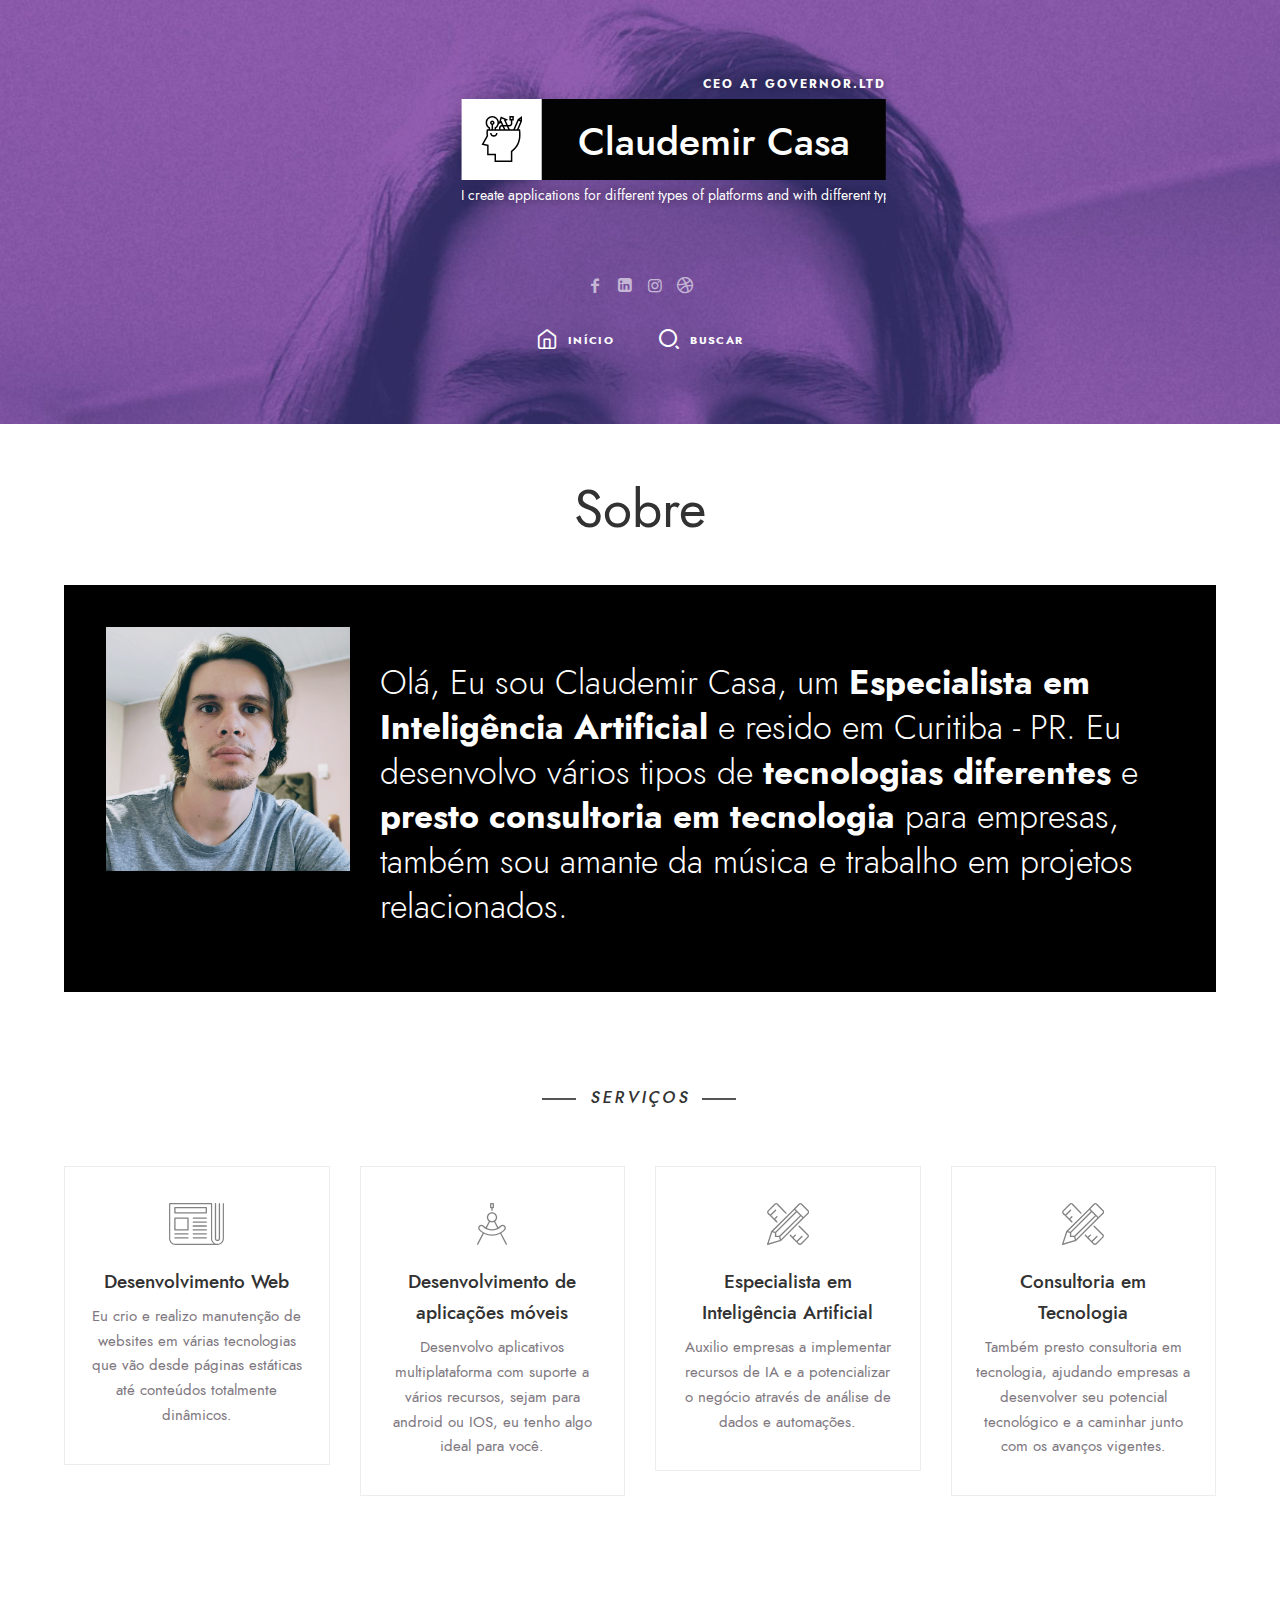
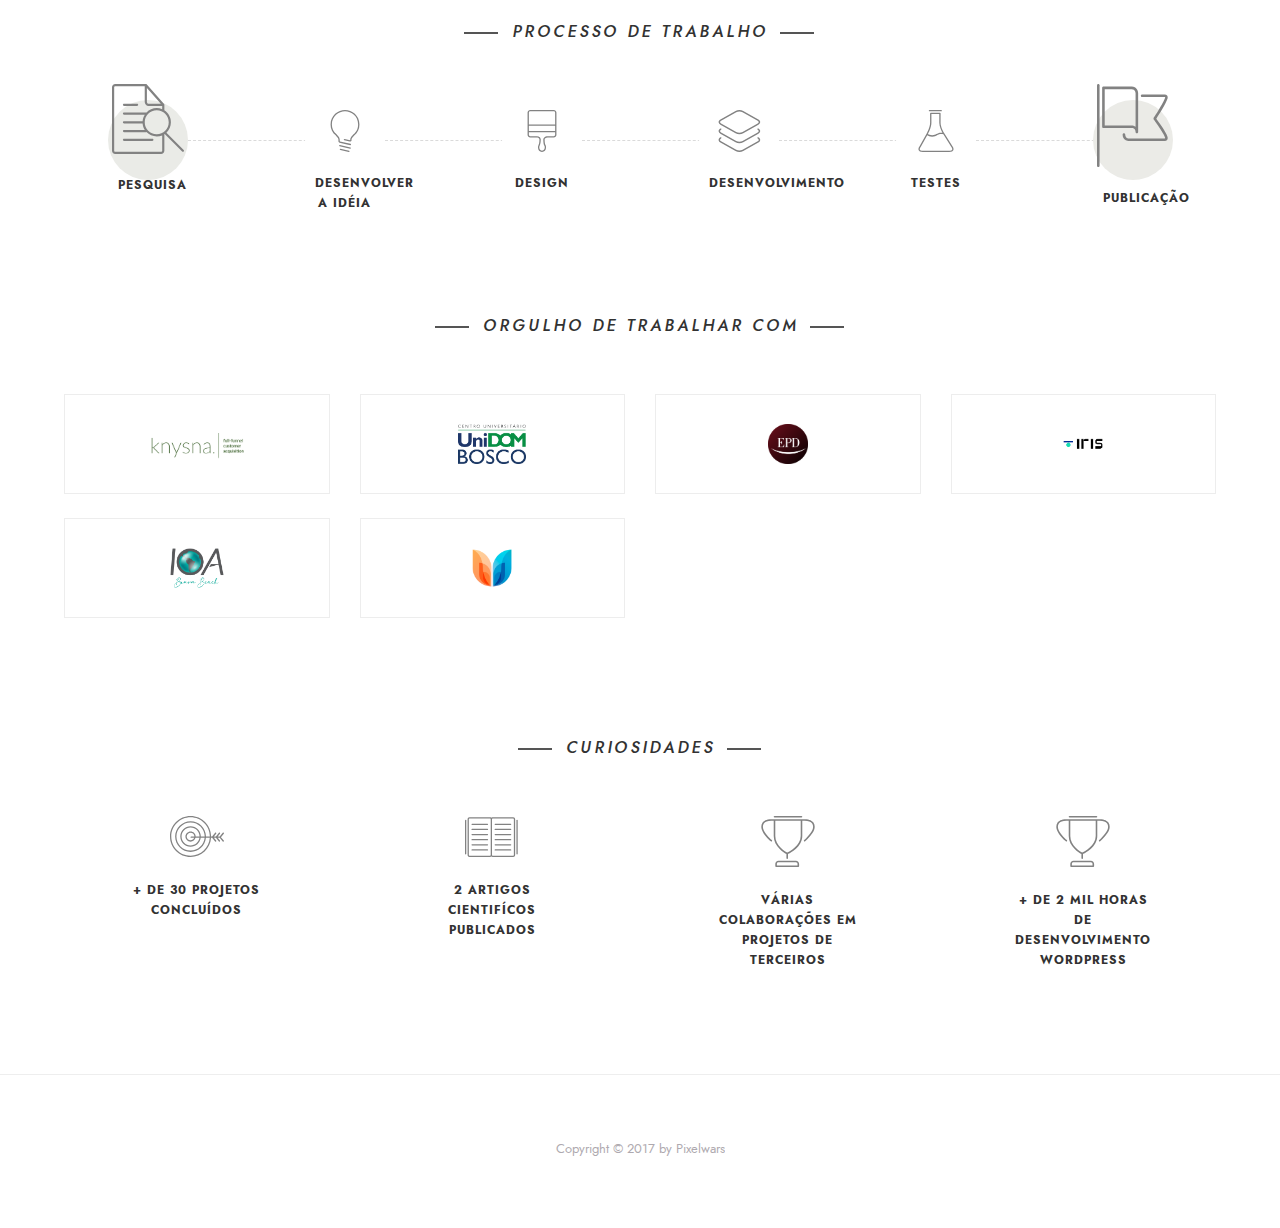
==== about.html @ f204b5f0 "first commit" ====
<!DOCTYPE html>
<html lang="en" class="no-js classic-page-layout " data-audio-tick="audio/tick.mp3" data-click-ripple-animation="yes">
<head>

    <meta charset="utf-8" />
    <meta name="viewport" content="width=device-width, initial-scale=1">
    <meta name="description" content="Claudemir Casa">
    <meta name="keywords" content="claudemir casa, portfolio, cv">
    <meta name="author" content="Claudemir Casa">
    <meta name="theme-color" content="#1755cf" />

    <title>Sobre</title>

    <!-- FAV and TOUCH ICONS -->
    <link rel="apple-touch-icon" sizes="180x180" href="/apple-touch-icon.png">
    <link rel="icon" type="image/png" sizes="32x32" href="/favicon-32x32.png">
    <link rel="icon" type="image/png" sizes="16x16" href="/favicon-16x16.png">
    <link rel="manifest" href="/site.webmanifest">

    <!-- FONTS -->
    <link rel="stylesheet" href="css/fonts/jost/jost.css">
    <link href="https://fonts.googleapis.com/css?family=Anton" rel="stylesheet">


    <!-- STYLES -->
    <link rel="stylesheet" type="text/css" href="css/normalize.css">
    <link rel="stylesheet" type="text/css" href="css/bootstrap.css">
    <link rel="stylesheet" type="text/css" href="js/nprogress/nprogress.css">
    <link rel="stylesheet" type="text/css" href="js/jquery.magnific-popup/magnific-popup.css">
    <link rel="stylesheet" type="text/css" href="css/fonts/fontello/css/fontello.css">
    <link rel="stylesheet" type="text/css" href="css/main.css">
    <link rel="stylesheet" type="text/css" href="css/768.css">


    <!-- INITIAL SCRIPTS -->
<script src="js/jquery.js"></script>
</head>



<body>












    <!-- PAGE -->
<div id="page" class="hfeed site">

        <!-- .site-main -->
        <main id="main" class="site-main cd-main">





            <!-- HEADER -->
            <header id="masthead" class="header" role="banner">

                <!-- header-wrap -->
                <div class="header-wrap layout-full">

                    <img src="images/home/cover.jpg" alt="profile-image">

                    <div class="home-heading">
                        <div class="home-logo">

                            <p class="home-job-title">CEO at Governor.ltd</p>

                            <p class="home-marquee">
                                I create applications for different types of platforms and with different types of technologies.
                                I provide technology consultancy helping companies improve their technology sector.
                            </p>

                            <!--<i class="home-logo-left "><span>Web</span></i>-->
                            <i class="home-logo-center">
                                <span class="home-icon">
                                    <img src="images/home/icon.svg" alt="icon" />
                                </span>
                                <span class="home-text-container">
                                    <p class="home-text-container-placeholder">Claudemir Casa</p>
                                </span>
                                <span class="home-text">Claudemir Casa</span>
                            </i>
                            <!--<i class="home-logo-right"><span>Developer</span></i>-->
                        </div>
                    </div>



                    <!-- HOME BG LOGO -->
                    <div class="home-bg-logo">
                        <img src="images/home/icon-bg2.svg" alt="icon" />
                    </div>
                    <!-- HOME BG LOGO -->


                    <!-- header-social -->
                    <div class="header-bottom">

                        <a class="social-link facebook" href="https://www.facebook.com/casaclaudemir" target="_blank"></a>
            <a class="social-link linkedin" href="https://www.linkedin.com/in/claudemircasa/" target="_blank"></a>
            <a class="social-link instagram" href="https://www.instagram.com/claudemircasa/" target="_blank"></a>
            <a class="social-link dribbble" href="http://lattes.cnpq.br/6243941460016819" target="_blank"></a>

                    </div>
                    <!-- header-social -->

                    <!-- NAV MENU -->
                    <nav id="primary-navigation" class="site-navigation primary-navigation" role="navigation">
                        <div class="nav-menu menu-with-icons">
                            <ul>
<li><a class="home" href="index.html">Início</a></li>
                              <li><a class="search-toggle">Buscar</a></li>

                            </ul>
                        </div>
                    </nav>
                    <!-- NAV MENU -->



                    <!-- SEARCH -->
                    <div class="header-search">
                        <form role="search" method="get" class="search-form" action="#">
                            <label>
                                <span class="screen-reader-text">Buscar por:</span>
                                <input type="search" class="search-field" placeholder="Enter Keyword" value="" name="s">
                            </label>
                            <input type="submit" class="search-submit" value="Search">
                        </form>
                    </div>
                    <!-- SEARCH -->


                </div>
                <!-- header-wrap -->

            </header>
            <!-- HEADER -->






            <!-- site-middle -->
            <div class="site-middle">








                <div class="layout-medium">
                    <div id="primary" class="content-area">











                        <!-- site-content -->
                        <div id="content" class="site-content" role="main"> <!-- .page-single -->
                          <div class="page-single page-layout">


                              <!-- .hentry -->
                              <article class="page hentry">

                                  <!-- .entry-header -->
                                  <header class="entry-header">
                                      <h1 class="entry-title">Sobre</h1>
                                  </header>
                                  <!-- .entry-header -->


                                  <!-- .entry-content -->
                                  <div class="entry-content">

                                      <div class="boxed is-dark">
                                          <div class="row">

                                              <div class="col-sm-3">
                                                  <img src="images/site/about.jpg" alt="about image">
                                              </div>

                                              <div class="col-sm-9">

                                                  <h2 class="fw-300">Olá, Eu sou Claudemir Casa, um <strong>Especialista em Inteligência Artificial</strong> e resido em Curitiba - PR.
                                                        Eu desenvolvo vários tipos de <strong>tecnologias diferentes</strong> e
                                                      <strong>presto consultoria em tecnologia</strong> para empresas, também sou amante da música e trabalho em projetos relacionados.
                                                  </h2>

                                              </div>

                                          </div>
                                      </div>


                                      <!-- SERVICES -->

                                      <!-- section-title -->
                                      <div class="section-title center">
                                          <h2>
                                              <i>serviços</i>
                                          </h2>
                                      </div>
                                      <!-- section-title -->

                                      <!-- row -->
                                      <div class="row">

                                          <!-- col -->
                                          <div class="col-sm-6 col-lg-3">

                                              <!-- service -->
                                              <div class="service">
                                                  <img src="images/site/service-01.svg" alt="image" />
                                                  <h3>Desenvolvimento Web</h3>
                                                  <p>Eu crio e realizo manutenção de websites em várias tecnologias que vão desde páginas estáticas até conteúdos totalmente dinâmicos.</p>
                                              </div>
                                              <!-- service -->

                                          </div>
                                          <!-- col -->

                                          <!-- col -->
                                          <div class="col-sm-6 col-lg-3">

                                              <!-- service -->
                                              <div class="service">
                                                  <img src="images/site/service-02.svg" alt="image" />
                                                  <h3>Desenvolvimento de aplicações móveis</h3>
                                                  <p>Desenvolvo aplicativos multiplataforma com suporte a vários recursos, sejam para android ou IOS, eu tenho algo ideal para você.</p>
                                              </div>
                                              <!-- service -->

                                          </div>
                                          <!-- col -->

                                          <!-- col -->
                                          <div class="col-sm-6 col-lg-3">

                                              <!-- service -->
                                              <div class="service">
                                                  <img src="images/site/service-04.svg" alt="image" />
                                                  <h3>Especialista em Inteligência Artificial</h3>
                                                  <p>Auxilio empresas a implementar recursos de IA e a potencializar o negócio através de análise de dados e automações.</p>
                                              </div>
                                              <!-- service -->

                                          </div>
                                          <!-- col -->

                                          <!-- col -->
                                          <div class="col-sm-6 col-lg-3">

                                              <!-- service -->
                                              <div class="service">
                                                  <img src="images/site/service-04.svg" alt="image" />
                                                  <h3>Consultoria em Tecnologia</h3>
                                                  <p>Também presto consultoria em tecnologia, ajudando empresas a desenvolver seu potencial tecnológico e a caminhar junto com os avanços vigentes.</p>
                                              </div>
                                              <!-- service -->

                                          </div>
                                          <!-- col -->

                                      </div>
                                      <!-- row -->
                                      <!-- SERVICES -->





                                      <!-- PROCESS -->

                                      <!-- section-title -->
                                      <div class="section-title center">
                                          <h2>
                                              <i>processo de trabalho</i>
                                          </h2>
                                      </div>
                                      <!-- section-title -->


                                      <!-- row -->
                                      <div class="row">

                                          <!-- col -->
                                          <div class="col-xs-4 col-sm-2">

                                              <!-- process -->
                                              <div class="process">
                                                  <img src="images/site/process-01.svg" alt="image" />
                                                  <h4>Pesquisa</h4>
                                              </div>
                                              <!-- process -->

                                          </div>
                                          <!-- col -->

                                          <!-- col -->
                                          <div class="col-xs-4 col-sm-2">

                                              <!-- process -->
                                              <div class="process">
                                                  <img src="images/site/process-02.svg" alt="image" />
                                                  <h4>Desenvolver a idéia</h4>
                                              </div>
                                              <!-- process -->

                                          </div>
                                          <!-- col -->

                                          <!-- col -->
                                          <div class="col-xs-4 col-sm-2">

                                              <!-- process -->
                                              <div class="process">
                                                  <img src="images/site/process-03.svg" alt="image" />
                                                  <h4>Design</h4>
                                              </div>
                                              <!-- process -->

                                          </div>

                                          <!-- col -->

                                          <!-- col -->
                                          <div class="col-xs-4 col-sm-2">

                                              <!-- process -->
                                              <div class="process">
                                                  <img src="images/site/process-04.svg" alt="image" />
                                                  <h4>Desenvolvimento</h4>
                                              </div>
                                              <!-- process -->

                                          </div>
                                          <!-- col -->

                                          <!-- col -->
                                          <div class="col-xs-4 col-sm-2">

                                              <!-- process -->
                                              <div class="process">
                                                  <img src="images/site/process-05.svg" alt="image" />
                                                  <h4>Testes</h4>
                                              </div>
                                              <!-- process -->

                                          </div>
                                          <!-- col -->

                                          <!-- col -->
                                          <div class="col-xs-4 col-sm-2">

                                              <!-- process -->
                                              <div class="process">
                                                  <img src="images/site/process-06.svg" alt="image" />
                                                  <h4>Publicação</h4>
                                              </div>
                                              <!-- process -->

                                          </div>
                                          <!-- col -->

                                      </div>
                                      <!-- row -->
                                      <!-- PROCESS -->





                                      <!-- CLIENTS -->

                                      <!-- section-title -->
                                      <div class="section-title center">
                                          <h2>
                                              <i>Orgulho de trabalhar com</i>
                                          </h2>
                                      </div>
                                      <!-- section-title -->

                                      <!-- row -->
                                      <div class="row">

                                          <!-- col -->
                                          <div class="col-xs-6 col-sm-3">

                                              <!-- client -->
                                              <div class="client">
                                                  <a href="https://knysna.net.br/" target="_blank">
                                                      <img src="images/site/client-01.png" alt="client">
                                                  </a>
                                              </div>
                                              <!-- client -->

                                          </div>
                                          <!-- col -->

                                          <!-- col -->
                                          <div class="col-xs-6 col-sm-3">

                                              <!-- client -->
                                              <div class="client">
                                                  <a href="https://unidombosco.edu.br/" target="_blank">
                                                      <img src="images/site/client-02.png" alt="client">
                                                  </a>
                                              </div>
                                              <!-- client -->

                                          </div>
                                          <!-- col -->

                                          <!-- col -->
                                          <div class="col-xs-6 col-sm-3">

                                              <!-- client -->
                                              <div class="client">
                                                  <a href="https://epd.edu.br/" target="_blank">
                                                      <img src="images/site/client-03.png" alt="client">
                                                  </a>
                                              </div>
                                              <!-- client -->

                                          </div>
                                          <!-- col -->

                                          <!-- col -->
                                          <div class="col-xs-6 col-sm-3">

                                              <!-- client -->
                                              <div class="client">
                                                  <a href="https://irisrg.com.br/" target="_blank">
                                                      <img src="images/site/client-04.png" alt="client">
                                                  </a>
                                              </div>
                                              <!-- client -->

                                          </div>
                                          <!-- col -->

                                          <!-- col -->
                                          <div class="col-xs-6 col-sm-3">

                                              <!-- client -->
                                              <div class="client">
                                                  <a href="https://faculdadeioa.com.br/" target="_blank">
                                                      <img src="images/site/client-05.png" alt="client">
                                                  </a>
                                              </div>
                                              <!-- client -->

                                          </div>
                                          <!-- col -->

                                          <!-- col -->
                                          <div class="col-xs-6 col-sm-3">

                                              <!-- client -->
                                              <div class="client">
                                                  <a href="https://lotusrg.com.br/" target="_blank">
                                                      <img src="images/site/client-06.png" alt="client">
                                                  </a>
                                              </div>
                                              <!-- client -->

                                          </div>
                                          <!-- col -->


                                      </div>
                                      <!-- row -->
                                      <!-- CLIENTS -->



                                      <!-- FUN FACT -->

                                      <!-- section-title -->

                                      <div class="section-title center">
                                          <h2>
                                              <i>Curiosidades</i>
                                          </h2>
                                      </div>
                                      <!-- section-title -->

                                      <!-- row -->
                                      <div class="row">

                                          <!-- col -->
                                          <div class="col-xs-6 col-sm-3">

                                              <!-- fun-fact -->
                                              <div class="fun-fact">
                                                  <img src="images/site/fun-01.svg" alt="fun fact">
                                                  <h4>+ de 30 projetos concluídos</h4>
                                              </div>
                                              <!-- fun-fact -->

                                          </div>
                                          <!-- col -->

                                          <!-- col -->
                                          <div class="col-xs-6 col-sm-3">

                                              <!-- fun-fact -->
                                              <div class="fun-fact">
                                                  <img src="images/site/fun-02.svg" alt="fun fact">
                                                  <h4>2 artigos cientifícos publicados</h4>
                                              </div>
                                              <!-- fun-fact -->

                                          </div>
                                          <!-- col -->

                                          <!-- col -->
                                          <div class="col-xs-6 col-sm-3">

                                              <!-- fun-fact -->
                                              <div class="fun-fact">
                                                  <img src="images/site/fun-04.svg" alt="fun fact">
                                                  <h4>Várias colaborações em projetos de terceiros</h4>
                                              </div>
                                              <!-- fun-fact -->

                                          </div>
                                          <!-- col -->

                                          <!-- col -->
                                          <div class="col-xs-6 col-sm-3">

                                              <!-- fun-fact -->
                                              <div class="fun-fact">
                                                  <img src="images/site/fun-04.svg" alt="fun fact">
                                                  <h4>+ de 2 mil horas de desenvolvimento Wordpress</h4>
                                              </div>
                                              <!-- fun-fact -->

                                          </div>
                                          <!-- col -->

                                      </div>
                                      <!-- row -->
                                      <!-- FUN FACT -->







                                  </div>
                                  <!-- .entry-content -->



                              </article>
                              <!-- .hentry -->

                          </div>
                          <!-- .page-single -->


                        </div>
                        <!-- site-content -->

                    </div>
                    <!-- primary -->





                </div>
                <!-- layout -->


            </div>
            <!-- site-middle -->



















            <!-- .site-footer -->
            <footer id="colophon" class="site-footer" role="contentinfo">

                <!-- .site-info -->
                <div class="site-info">
                    <div class="textwidget">
                        <p><a href="http://pixelwars.org/">Copyright &copy; 2017 by Pixelwars</a></p>
                    </div>
                </div>
                <!-- .site-info -->

            </footer>
            <!-- .site-footer -->




        </main>
        <!-- .site-main -->





        <!-- ALERT : used for contact form mail delivery alert -->
        <div class="site-alert animated"></div>




    </div>
    <!-- PAGE -->

    <a href="#" id="back-to-top" class="show">↑ <span>Scroll to top</span></a>




    <!-- SCRIPTS -->
    <script src="js/tween-max.js"></script>
    <script src="js/jquery-address.js"></script>
    <script src="js/nprogress/nprogress.js"></script>
    <script src="js/jquery-isotope.js"></script>
    <script src="js/imagesloaded.js"></script>
    <script src="js/jquery-fitvids.js"></script>
    <script src="js/jquery.magnific-popup/jquery-magnific-popup.js"></script>
    <script src="js/jquery-easing.js"></script>
    <script src="js/jquery-validate.js"></script>
    <script src="js/resize-sensor.js"></script>
    <script src="js/jquery-sticky-sidebar.js"></script>
    <script src="js/main.js"></script>


</body>
</html>
---- css/fonts/jost/jost.css ----
@font-face {
    font-family: 'Jost*';
    src: url('jost-700-bold.woff2') format('woff2'),
         url('jost-700-bold.woff') format('woff');
    font-weight: bold;
    font-style: normal;

}




@font-face {
    font-family: 'Jost*';
    src: url('jost-700-bolditalic.woff2') format('woff2'),
         url('jost-700-bolditalic.woff') format('woff');
    font-weight: bold;
    font-style: italic;

}




@font-face {
    font-family: 'Jost*';
    src: url('jost-600-semi.woff2') format('woff2'),
         url('jost-600-semi.woff') format('woff');
    font-weight: 600;
    font-style: normal;

}




@font-face {
    font-family: 'Jost*';
    src: url('jost-600-semiitalic.woff2') format('woff2'),
         url('jost-600-semiitalic.woff') format('woff');
    font-weight: 600;
    font-style: italic;

}



@font-face {
    font-family: 'Jost*';
    src: url('jost-500-medium.woff2') format('woff2'),
         url('jost-500-medium.woff') format('woff');
    font-weight: 500;
    font-style: normal;

}




@font-face {
    font-family: 'Jost*';
    src: url('jost-500-mediumitalic.woff2') format('woff2'),
         url('jost-500-mediumitalic.woff') format('woff');
    font-weight: 500;
    font-style: italic;

}




@font-face {
    font-family: 'Jost*';
    src: url('jost-400-book.woff2') format('woff2'),
         url('jost-400-book.woff') format('woff');
    font-weight: normal;
    font-style: normal;

}




@font-face {
    font-family: 'Jost*';
    src: url('jost-400-bookitalic.woff2') format('woff2'),
         url('jost-400-bookitalic.woff') format('woff');
    font-weight: normal;
    font-style: italic;

}




@font-face {
    font-family: 'Jost*';
    src: url('jost-300-light.woff2') format('woff2'),
         url('jost-300-light.woff') format('woff');
    font-weight: 300;
    font-style: normal;

}




@font-face {
    font-family: 'Jost*';
    src: url('jost-300-lightitalic.woff2') format('woff2'),
         url('jost-300-lightitalic.woff') format('woff');
    font-weight: 300;
    font-style: italic;

}
---- js/nprogress/nprogress.css ----
/* Make clicks pass-through */
#nprogress{pointer-events:none;position:relative;z-index:5000}#nprogress .bar{background:#5BCF80;position:fixed;z-index:100;top:0;left:0;width:100%;height:3px}#nprogress .peg{display:block;position:absolute;right:0;width:100px;height:100%;opacity:1;-webkit-transform:rotate(3deg) translate(0,-6px);-ms-transform:rotate(3deg) translate(0,-6px);transform:rotate(3deg) translate(0,-6px)}#nprogress .spinner{display:block;position:fixed;z-index:10000;top:15px;right:15px}#nprogress .spinner-icon{width:20px;height:20px;box-sizing:border-box;border:3px solid transparent;border-top-color:#5BCF80;border-left-color:#5BCF80;border-radius:50%;-webkit-animation:nprogress-spinner 400ms linear infinite;animation:nprogress-spinner 400ms linear infinite}@-webkit-keyframes nprogress-spinner{0%{-webkit-transform:rotate(0deg)}100%{-webkit-transform:rotate(360deg)}}@keyframes nprogress-spinner{0%{transform:rotate(0deg)}100%{transform:rotate(360deg)}}
---- css/fonts/fontello/css/fontello.css ----
@font-face {
  font-family: 'fontello';
  src: url('../font/fontello.eot?14501059');
  src: url('../font/fontello.eot?14501059#iefix') format('embedded-opentype'),
       url('../font/fontello.woff2?14501059') format('woff2'),
       url('../font/fontello.woff?14501059') format('woff'),
       url('../font/fontello.ttf?14501059') format('truetype'),
       url('../font/fontello.svg?14501059#fontello') format('svg');
  font-weight: normal;
  font-style: normal;
}
/* Chrome hack: SVG is rendered more smooth in Windozze. 100% magic, uncomment if you need it. */
/* Note, that will break hinting! In other OS-es font will be not as sharp as it could be */
/*
@media screen and (-webkit-min-device-pixel-ratio:0) {
  @font-face {
    font-family: 'fontello';
    src: url('../font/fontello.svg?14501059#fontello') format('svg');
  }
}
*/
 
 [class^="pw-icon-"]:before, [class*=" pw-icon-"]:before {
  font-family: "fontello";
  font-style: normal;
  font-weight: normal;
  speak: none;
 
  display: inline-block;
  text-decoration: inherit;
  width: 1em;
  margin-right: .2em;
  text-align: center;
  /* opacity: .8; */
 
  /* For safety - reset parent styles, that can break glyph codes*/
  font-variant: normal;
  text-transform: none;
 
  /* fix buttons height, for twitter bootstrap */
  line-height: 1em;
 
  /* Animation center compensation - margins should be symmetric */
  /* remove if not needed */
  margin-left: .2em;
 
  /* you can be more comfortable with increased icons size */
  /* font-size: 120%; */
 
  /* Font smoothing. That was taken from TWBS */
  -webkit-font-smoothing: antialiased;
  -moz-osx-font-smoothing: grayscale;
 
  /* Uncomment for 3D effect */
  /* text-shadow: 1px 1px 1px rgba(127, 127, 127, 0.3); */
}
 
.pw-icon-menu:before { content: '\e800'; } /* '' */
.pw-icon-book:before { content: '\e801'; } /* '' */
.pw-icon-doc-text:before { content: '\e802'; } /* '' */
.pw-icon-spotify-1:before { content: '\e803'; } /* '' */
.pw-icon-book-alt:before { content: '\e804'; } /* '' */
.pw-icon-book-1:before { content: '\e805'; } /* '' */
.pw-icon-bookmark:before { content: '\e806'; } /* '' */
.pw-icon-pencil-1:before { content: '\e807'; } /* '' */
.pw-icon-pen:before { content: '\e808'; } /* '' */
.pw-icon-apple:before { content: '\e809'; } /* '' */
.pw-icon-lightbulb:before { content: '\e80a'; } /* '' */
.pw-icon-down-open-big:before { content: '\e80b'; } /* '' */
.pw-icon-angle-down:before { content: '\e80c'; } /* '' */
.pw-icon-circle-empty:before { content: '\e80d'; } /* '' */
.pw-icon-book-open-1:before { content: '\e80e'; } /* '' */
.pw-icon-check:before { content: '\e80f'; } /* '' */
.pw-icon-check-empty:before { content: '\e810'; } /* '' */
.pw-icon-chat:before { content: '\e811'; } /* '' */
.pw-icon-pencil-alt:before { content: '\e812'; } /* '' */
.pw-icon-undo:before { content: '\e813'; } /* '' */
.pw-icon-at:before { content: '\e814'; } /* '' */
.pw-icon-article-alt:before { content: '\e815'; } /* '' */
.pw-icon-doc:before { content: '\e816'; } /* '' */
.pw-icon-comment-alt2:before { content: '\e817'; } /* '' */
.pw-icon-comment:before { content: '\e818'; } /* '' */
.pw-icon-search:before { content: '\e819'; } /* '' */
.pw-icon-scissors-outline:before { content: '\e81a'; } /* '' */
.pw-icon-flow-merge:before { content: '\e81b'; } /* '' */
.pw-icon-gift:before { content: '\e81c'; } /* '' */
.pw-icon-chart-bar-outline:before { content: '\e81d'; } /* '' */
.pw-icon-check-1:before { content: '\e81e'; } /* '' */
.pw-icon-check-outline:before { content: '\e81f'; } /* '' */
.pw-icon-pencil-2:before { content: '\e820'; } /* '' */
.pw-icon-mobile-1:before { content: '\e821'; } /* '' */
.pw-icon-laptop:before { content: '\e822'; } /* '' */
.pw-icon-plus:before { content: '\e823'; } /* '' */
.pw-icon-desktop-2:before { content: '\e824'; } /* '' */
.pw-icon-facebook:before { content: '\e825'; } /* '' */
.pw-icon-twitter:before { content: '\e826'; } /* '' */
.pw-icon-linkedin-squared:before { content: '\e827'; } /* '' */
.pw-icon-map:before { content: '\e828'; } /* '' */
.pw-icon-pinterest-circled:before { content: '\e829'; } /* '' */
.pw-icon-github-circled:before { content: '\e82a'; } /* '' */
.pw-icon-behance:before { content: '\e82b'; } /* '' */
.pw-icon-dribbble:before { content: '\e82c'; } /* '' */
.pw-icon-address:before { content: '\e82d'; } /* '' */
.pw-icon-lastfm:before { content: '\e82e'; } /* '' */
.pw-icon-rss:before { content: '\e82f'; } /* '' */
.pw-icon-vimeo-squared:before { content: '\e830'; } /* '' */
.pw-icon-forrst:before { content: '\e831'; } /* '' */
.pw-icon-skype:before { content: '\e832'; } /* '' */
.pw-icon-picasa:before { content: '\e833'; } /* '' */
.pw-icon-youtube-play:before { content: '\e834'; } /* '' */
.pw-icon-flickr:before { content: '\e835'; } /* '' */
.pw-icon-tumblr:before { content: '\e836'; } /* '' */
.pw-icon-blogger:before { content: '\e837'; } /* '' */
.pw-icon-delicious:before { content: '\e838'; } /* '' */
.pw-icon-digg:before { content: '\e839'; } /* '' */
.pw-icon-vcard:before { content: '\e83a'; } /* '' */
.pw-icon-wordpress:before { content: '\e83b'; } /* '' */
.pw-icon-stackoverflow:before { content: '\e83c'; } /* '' */
.pw-icon-foursquare:before { content: '\e83d'; } /* '' */
.pw-icon-xing:before { content: '\e83e'; } /* '' */
.pw-icon-sina-weibo:before { content: '\e83f'; } /* '' */
.pw-icon-soundcloud:before { content: '\e840'; } /* '' */
.pw-icon-fivehundredpx:before { content: '\e841'; } /* '' */
.pw-icon-slideshare:before { content: '\e842'; } /* '' */
.pw-icon-android:before { content: '\e843'; } /* '' */
.pw-icon-contacts:before { content: '\e844'; } /* '' */
.pw-icon-windows:before { content: '\e845'; } /* '' */
.pw-icon-vkontakte:before { content: '\e846'; } /* '' */
.pw-icon-myspace:before { content: '\e847'; } /* '' */
.pw-icon-meetup:before { content: '\e848'; } /* '' */
.pw-icon-feather-1:before { content: '\e849'; } /* '' */
.pw-icon-reddit:before { content: '\e84a'; } /* '' */
.pw-icon-stumbleupon-circled:before { content: '\e84b'; } /* '' */
.pw-icon-path:before { content: '\e84c'; } /* '' */
.pw-icon-dropbox:before { content: '\e84d'; } /* '' */
.pw-icon-wine:before { content: '\e84e'; } /* '' */
.pw-icon-thumbs-up:before { content: '\e84f'; } /* '' */
.pw-icon-deviantart:before { content: '\e850'; } /* '' */
.pw-icon-grooveshark:before { content: '\e851'; } /* '' */
.pw-icon-thumbs-down:before { content: '\e852'; } /* '' */
.pw-icon-steam:before { content: '\e853'; } /* '' */
.pw-icon-quora:before { content: '\e854'; } /* '' */
.pw-icon-angellist:before { content: '\e855'; } /* '' */
.pw-icon-icq:before { content: '\e856'; } /* '' */
.pw-icon-lock:before { content: '\e857'; } /* '' */
.pw-icon-attach-outline:before { content: '\e858'; } /* '' */
.pw-icon-doc-alt:before { content: '\e859'; } /* '' */
.pw-icon-videocam-outline:before { content: '\e85a'; } /* '' */
.pw-icon-mail:before { content: '\e85b'; } /* '' */
.pw-icon-search-alt:before { content: '\e85c'; } /* '' */
.pw-icon-heart:before { content: '\e85d'; } /* '' */
.pw-icon-user:before { content: '\e85e'; } /* '' */
.pw-icon-news:before { content: '\e85f'; } /* '' */
.pw-icon-camera:before { content: '\e860'; } /* '' */
.pw-icon-graduation:before { content: '\e861'; } /* '' */
.pw-icon-bookmark-empty-1:before { content: '\e862'; } /* '' */
.pw-icon-vine:before { content: '\e863'; } /* '' */
.pw-icon-badge:before { content: '\e864'; } /* '' */
.pw-icon-education:before { content: '\e865'; } /* '' */
.pw-icon-play:before { content: '\e866'; } /* '' */
.pw-icon-gallery:before { content: '\e867'; } /* '' */
.pw-icon-eye-outline:before { content: '\e868'; } /* '' */
.pw-icon-mic-outline:before { content: '\e869'; } /* '' */
.pw-icon-external:before { content: '\e86a'; } /* '' */
.pw-icon-image:before { content: '\e86b'; } /* '' */
.pw-icon-feather:before { content: '\e86c'; } /* '' */
.pw-icon-left-open-big:before { content: '\e86d'; } /* '' */
.pw-icon-right-open-big:before { content: '\e86e'; } /* '' */
.pw-icon-up-open-big:before { content: '\e86f'; } /* '' */
.pw-icon-circle:before { content: '\e870'; } /* '' */
.pw-icon-details:before { content: '\e871'; } /* '' */
.pw-icon-home:before { content: '\e872'; } /* '' */
.pw-icon-left-arrow:before { content: '\e873'; } /* '' */
.pw-icon-right-arrow:before { content: '\e874'; } /* '' */
.pw-icon-close:before { content: '\e875'; } /* '' */
.pw-icon-quote:before { content: '\e876'; } /* '' */
.pw-icon-pin:before { content: '\e877'; } /* '' */
.pw-icon-way:before { content: '\e878'; } /* '' */
.pw-icon-music:before { content: '\e879'; } /* '' */
.pw-icon-location-outline:before { content: '\e888'; } /* '' */
.pw-icon-coffee:before { content: '\e88b'; } /* '' */
.pw-icon-book-open:before { content: '\e88c'; } /* '' */
.pw-icon-circle-thin:before { content: '\e88d'; } /* '' */
.pw-icon-minus:before { content: '\e89a'; } /* '' */
.pw-icon-phone-outline:before { content: '\e8a8'; } /* '' */
.pw-icon-tree:before { content: '\e8ab'; } /* '' */
.pw-icon-pencil:before { content: '\e8b3'; } /* '' */
.pw-icon-plane-outline:before { content: '\e8bc'; } /* '' */
.pw-icon-tablet:before { content: '\e8bf'; } /* '' */
.pw-icon-instagram-1:before { content: '\e8cc'; } /* '' */
.pw-icon-coverflow-empty:before { content: '\f00d'; } /* '' */
.pw-icon-isight:before { content: '\f039'; } /* '' */
.pw-icon-gplus-1:before { content: '\f0d5'; } /* '' */
.pw-icon-hand-spock-o:before { content: '\f259'; } /* '' */
.pw-icon-hand-pointer-o:before { content: '\f25a'; } /* '' */
.pw-icon-hand-peace-o:before { content: '\f25b'; } /* '' */
.pw-icon-snapchat:before { content: '\f2ac'; } /* '' */
.pw-icon-imdb:before { content: '\f2d8'; } /* '' */
.pw-icon-newspaper:before { content: '\f4f0'; } /* '' */
---- css/main.css ----
/* --------------------------------------------
	
	main.css : main style file
	Project : ikonik
	Author : pixelwars 
	
	---
	
	CONTEXT:
	
	1. BASE
		1.1 ELEMENTS
		1.2 FONTS
		1.3 TYPOGRAPHY
	2. FORMS
	3. COMMON
	4. LAYOUT
	5. MODULES
	6. THEME
	
   -------------------------------------------- */
   
   
   
/*  --------------------------------------------

	1. BASE (@base) - base html elements
	
    -------------------------------------------- */

/* ----- 1.1 ELEMENTS ----- */   
*,
*:after,
*::before {
	-webkit-box-sizing: border-box; -moz-box-sizing: border-box; box-sizing: border-box;
	}
html {
	font-size: 100%; -webkit-font-smoothing: antialiased; overflow-x: hidden;
	}
body {
 	 font-size: 15px; line-height: 1.66; -webkit-text-size-adjust: none;
	}
a {
 	color: #096; text-decoration: none; outline: none;
	}
a:hover,
a:focus {
	text-decoration: none; outline: none;
	}
a:hover {
 	color: #5BCF80
	}
iframe {
 	border: none
	}
ul {
 	list-style: square
	}
img,
figure {
 	max-width: 100%; height: auto;
	}

/* ----- 1.2 FONTS ----- */ 
/* BODY */
body,
input,
textarea,
select,
input[type=file] {
	font-family: 'Jost*', sans-serif;
	}

/* HEADING 1 */
h1,
.entry-title {
	font-family: 'Jost*', sans-serif;
	}

/* HOME TITLE */
.home-logo-center,
.home-logo-left,
.home-logo-right {
	font-family: 'Jost*', sans-serif;
	}

/* HOME MENU */
.home-menu {
	font-family: 'Anton', sans-serif;
	}
	
/* HEADINGS */
h2,
h3,
h4,
h5,
h6,
.filters,
.nav-menu,
.card-nav,
th,
dt,
.button,
.catlinks a,
input[type=submit],
button,
label,
.tab-titles,
.more-link,
blockquote {
 	font-family: 'Jost*';
	}
	
/* FONTELLO ICONS */
.social-link,
.menu-with-icons a:before,
.toggle h4:before,
.mask,
.site-alert:before,
.portfolio-nav a:before,
.portfolio-nav a:after,
.hentry .entry-header:before,
.gallery-item a:after,
.wp-block-gallery a:after  {
    font-family:fontello; font-style:normal; font-weight:400; speak:none; display:inline-block; text-decoration:inherit; text-align:center; font-variant:normal; text-transform:none;
    }

/* ----- 1.3 TYPOGRAPHY ----- */
/* headings and paragraphs  */
h1 {
 	font-size: calc(20px + 2.6vw); margin: 0.8em 0 0.4em 0; line-height: 1.2;
	}
h2 {
 	font-size: calc(16px + 1.44vw); margin: 1.0em 0 0.6em 0; line-height: 1.3; 
	}
h3 {
	font-size: calc(15px + .3vw); margin: 1.0em 0 .6em 0; font-weight: 500;
	}
h4 {
	font-size: calc(12px + .1vw); margin: 2.0em 0 .6em 0; letter-spacing: 1px; text-transform: uppercase;
	}
h5 {
 	font-size: calc(12px + .1vw); margin: 1.0em 0 .6em 0; letter-spacing: 1px; text-transform: uppercase;
	}
h6 {
 	font-size: calc(12px + .1vw); margin: 1.0em 0 .6em 0; letter-spacing: 1px; text-transform: uppercase;
	}
p {
 	margin: 1em 0 1.4em 0;
	}
h1,
.entry-title {
	font-weight: 400; word-wrap: break-word;
	}
/* blockquote  */
blockquote {
 	position: relative; margin: 2.6em 0; padding: 0 1.4em; line-height: 1.5; font-weight: bold; text-transform: uppercase; font-size: calc(16px + .4vw); letter-spacing: 0.04em;
	}  
blockquote::before {
	font-size: 610%; position: absolute; line-height: 5rem; content: open-quote; top: 0; left: 0; opacity: .1;
	}
blockquote p {
	line-height: 100%;
	}
blockquote cite {
 	display: block; font-size: 15px; padding-right: 1em; margin-top: 1em; font-style: normal; font-weight: 500; opacity: .4; letter-spacing: 0; text-transform: none;
	}
			  
hr {
 	padding: .6em 0 1em 0; margin-bottom: 3em; outline: 0; border-width: 0 0 7px 0; border-style: solid; border-color: #f1f3f3;
	}
/* tables  */
table {
 	font-size: .875em; margin-bottom: 3em; text-align: center;
	}
tr th {
 	padding: .8em 1em; font-size: 12px; font-weight: bold; border-bottom: 1px solid #eee; text-transform: uppercase;
	}
tr td {
 	color: #6A7686; padding: .8em 1em .6em 1em; border-bottom: 1px solid #eee;
	}
tfoot tr td {
 	border-bottom: 0
	}
tr:nth-child(odd) td {
 	background: #f8f7f9;
	}
/* code and pre  */
code,
pre {
 	max-width: 100%; overflow: scroll; padding: 0 3px 2px; margin-bottom: 4em; font-family: Monaco, Menlo, Consolas, "Courier New", monospace; font-size: 12px; color: #333333; white-space: pre; overflow: auto;
	}
code {
 	display: inline-block; margin: 0 .4em; padding: 1px 6px; background: #fff; border: 1px solid #DDE4E6; box-shadow: 1px 1px 0 #fff, 2px 2px 0 #DDE4E6;
	}
pre {
	border: 1px solid #eee; padding: 12px 20px;
	}
/* lists  */
ol,
ul {
 	margin: .2em 0 1em 0;
	}
ul {
 	list-style: disc;
	}
dt {
 	margin-bottom: .4em; font-weight: 500;
	}
dd {
	padding-bottom: 1em; margin-left: 1.4em;
	}
/* Bootstrap Grid Fix */
@media (max-width:767px){
	.col-xs-6:nth-child(2n+1) { clear: left; }
}

/* CONTENT ALIGNMENT */
.aligncenter, .alignnone, .alignright, .alignleft {
    display: block; margin: 1.6em auto; clear: both;
	}
.wp-caption {
	color: inherit;
	}
.wp-caption img {
	border: 0 none; height: auto; margin: 0; padding: 0;
	}
.wp-caption-text {
    font-size: .8em; margin: 0; padding: .6em .1em 0; opacity: .7;
	}
.wp-caption.aligncenter { 
	text-align: center; 
	}
/* Gutenberg Block : Embed */
.wp-block-embed {
    margin: 2em 0;
    }
.wp-block-embed:first-child {
    margin-top: 0;
	}
.wp-block-embed__wrapper iframe {
	width: 100%;
	}

/*  --------------------------------------------

	2. FORMS (@forms) - form elements
	
    -------------------------------------------- */
fieldset {
    border: 0; margin: 0; padding: 0;
	}
form p {
 	position: relative; margin: 1.6em 0;
	}
label {
 	display: block; font-size: 10px; letter-spacing: 1px; font-weight: 700; margin-bottom: 0.6em; text-transform: uppercase;
	}
::-webkit-input-placeholder { 
	color: inherit; font-size: 11px; letter-spacing: 1px; font-weight: 500; text-transform: uppercase;
	}
::-moz-placeholder { 
	color: inherit; font-size: 11px; letter-spacing: 1px; font-weight: 500; text-transform: uppercase;
	} 
:-ms-input-placeholder { 
	color: inherit; font-size: 11px; letter-spacing: 1px; font-weight: 500; text-transform: uppercase;
	}
label input { 
    font-weight: 400;
    }
input:not([type=submit]):not([type=button]):not([type=file]):not([type=radio]):not([type=checkbox]),
textarea,
select {
 	padding: 1em 0 .2em 0; width: 100%; font-size: .925rem; border: 0; border-bottom: 2px solid rgba(0, 0, 0, 0.07); border-radius: 0; background-color: transparent; -webkit-appearance: none; -webkit-tap-highlight-color: transparent; box-sizing: border-box;
	}
input:not([type=submit]):not([type=button]):not([type=file]):not([type=radio]):not([type=checkbox]):hover,
textarea:hover,
input:hover,
select:hover {
 	outline: 0;
	}
input:not([type=submit]):not([type=button]):not([type=file]):not([type=radio]):not([type=checkbox]):focus,
textarea:focus,
input:focus,
select:focus {
 	border-color: #4ECE99; outline: 0;
	}
textarea {
 	min-height: 7em; line-height: 1.6; resize: vertical;
	}
select {
	padding: 1em 0 .2em 0; -webkit-appearance: none; -moz-appearance: none; -ms-appearance: none; appearance: none; background-image: url([data-uri]); background-position: 97% center; background-position: right 10px center; background-repeat: no-repeat; background-size: 20px 20px;
}
select::-ms-expand {
    display: none;
	}
input[type=file]{
	width: 100%; outline: 0; cursor: pointer; font-size: 13px;
	}
input[type=file]::-webkit-file-upload-button {
	display: inline-block; padding: .7em 1em; margin-right: 8px; outline: 0; color: inherit; background-color: transparent; border: 2px solid rgba(0, 0, 0, 0.07); cursor: pointer;
	}
input[type=checkbox] {
    -webkit-appearance: none; height: 1em; position: relative; background-color: transparent; border: 2px solid #333; width: 1em; border-radius: 3px; outline: none;  font-size: 15px; vertical-align: text-bottom; margin-right: .6em;
	}
input[type=checkbox]:active {
    box-shadow: 0 0 0.8em rgba(0, 0, 0, 0.2) inset;
	}
input[type=checkbox]:before,
input[type=checkbox]:after {
    content: ''; background-color: inherit; position: absolute; transition: 0.1s background-color;
	}
input[type=checkbox]:after {
    width: 0.14em; height: 0.60em; -webkit-transform: rotate(36deg) translate(0.42em, -0.17em);
	}
input[type=checkbox]:before {
    width: 0.14em; height: 0.35em; -webkit-transform: rotate(-58deg) translate(-0.2em, 0.35em);
	}
input[type=checkbox]:checked:after,
input[type=checkbox]:checked:before {
    background-color: #333;
	}
input[type=radio] {
    -webkit-appearance: none; height: 1em; position: relative; background-color: #fff; border: 2px solid #333; width: 1em; border-radius: 50%; outline: none; font-size: 15px; margin-right: .6em; vertical-align: text-bottom;
	}
input[type=radio]:checked:before {
    content: ''; background-color: #333; position: absolute; border-radius: 50%; top: 3px; left: 3px; bottom: 3px; right: 3px;
	}
.inline-label {
 	display: inline-block; margin-right: 2.2em; font-size: 11px; font-weight: 500;
	}
/* validation  */
label.error {
 	position: absolute; bottom: -26px; left: 0; min-width: 160px; font-size: 10px; font-weight: 400; text-transform: uppercase; padding: .2em .8em; background-color: #f11845; color: #fff; letter-spacing: .07em;
	}
label.error:after {
 	content: " "; position: absolute; left: 0; bottom: 100%; pointer-events: none; width: 0; height: 0; border-bottom: 10px solid #f11845; border-right: 10px solid transparent;
	}



/*  --------------------------------------------

	3. COMMON (@common) - common and helper classes
	
    -------------------------------------------- */
.cf:before,
.cf:after,
.entry-content:before,
.entry-content:after  {
 	content: " "; display: table;
	}
.cf:after,
.entry-content:after {
 	clear: both
	}
.center {
 	text-align: center;
	}
.easing,
.media-box .mask,
.filters li a,
.gallery-item a:before,
.gallery-item a:after,
.wp-block-gallery a:before,
.wp-block-gallery a:after,
.header .social-link,
.nav-menu li a {
 	-webkit-transition: all 0.3s ease-out; transition: all 0.3s ease-out;
	}
.easing-short,
input,
textarea,
.social-link,
.button,
.portfolio-nav a,
.more-link,
.navigation a,
.pagination a,
.entry-meta a,
.comment a,
.format-link .entry-content > p:first-child a:first-child,
.gallery .gallery-caption {
 	-webkit-transition: all 0.15s; transition: all 0.15s;
	}
	
/* Assistive text */
.screen-reader-text {
	clip: rect(1px, 1px, 1px, 1px); position: absolute;
}
.screen-reader-text:focus {
	background-color: #f1f1f1; border-radius: 3px; box-shadow: 0 0 2px 2px rgba(0, 0, 0, 0.6); clip: auto; color: #21759b; display: block; font-size: 14px; 	font-weight: bold; height: auto; line-height: normal; padding: 15px 23px 14px; position: absolute; left: 5px; top: 5px; text-decoration: none; text-transform: none; width: auto; z-index: 100000; /* Above WP toolbar */
	}
.fw-100 {
	font-weight: 100;
	}
.fw-300 {
	font-weight: 300;
	}
.fw-400 {
	font-weight: 400;
	}
.fw-500 {
	font-weight: 500;
	}
.fw-700 {
	font-weight: 700;
	}
.fw-900 {
	font-weight: 900;
	}

/*  --------------------------------------------

	4. LAYOUT (@layout) : layout styles
	
    -------------------------------------------- */
.site,
.site-main { 
	height: 100%;
	}
.site-middle .layout-medium:after {
	content: ""; display: table; clear: both;
	}
.page-layout { 
	position: relative; width: 100%; min-height: 100%; background-size: cover; background-position: center center; 
	}
.p-overlay * {
	-webkit-backface-visibility: hidden;
	-moz-backface-visibility: hidden;
	backface-visibility: hidden;
	-webkit-transform: none;
	-moz-transform: none;
	transform: none;
	-webkit-transform-style: preserve-3d;
	-moz-transform-style: preserve-3d;
	transform-style: preserve-3d;
	}
.layout-fixed,
.layout-medium,
.layout-full {
	width: 90%; margin: 0 auto; z-index: 1; position: relative;
	}
.layout-fixed {
	max-width: 760px;
	}
.layout-medium,
.one-page-content > div {
	max-width: 1180px;
	}
.layout-full {
	max-width: 1700px;
	}
.hentry {
	padding: 0 0 2em 0;
	}
.entry-header {
	padding-top: 2em; position: relative;
	}
.one-page-content .entry-header {
	padding-top: 4em;
	}
.entry-title {
 	margin: 0; text-align: center;
	}
.entry-content {
	margin: 1.2em 0 0;
	}

.entry-title a:not(:hover) {
	color: inherit;
	}
.entry-title a {
	text-decoration: none;
	}

/* Cool Animated Links */
.cool-link {
	background-image: linear-gradient(transparent 88%, blue 12%); background-repeat: no-repeat; background-size: 0% 100%; transition: all 1s;
	}	
.cool-link:hover, 
.filters .current .cool-link {
	background-size: 100% 100%;
	}

/* ----- 4.1 HEADER ----- */
.header {
	position: relative; display: flex; align-items: center; justify-content: center; text-align: center; padding: 7vh 0; background-size: cover; background-attachment: fixed; background-position: center; background-color: #000; overflow: hidden;
	}
.ios12 .header {
	background-attachment: scroll;
	}
.header:before {
    display: block; content: ''; position: absolute; top: 0; left: 0; height: 100%; width: 100%; background-color: #000; opacity: 0;
	}
.header-wrap {
	z-index: 10;
	}
.header-wrap.layout-full {
	margin: 0;
	}
.header-wrap > img {
	display: none;
	}
.header-bottom {
	margin: 14px 0 22px 0;
	}

/* NAV MENU */
.nav-menu ul { 
	padding: 0; margin: 0; list-style: none; text-align: center;
	}
.nav-menu ul li {
	display: inline-block; font-size: 11px; text-transform: uppercase; font-weight: bold;
	}
.nav-menu a { 
	display: block; padding: 5px 8px; color: #fff; position: relative; letter-spacing: .12em; 
	}
.nav-menu a:hover { 
	color: #fff; opacity: .8;
	}
.nav-menu:not(.menu-with-icons) ul {
	margin: 24px 0 0 0;
	}
.nav-menu:not(.menu-with-icons) ul a {
    padding: 8px;
	}

/* SINGLE PAGE MENU WITH ICONS */
.menu-with-icons a:before {
	display: inline-block; margin-right: 5px; vertical-align: middle; font-size: 18px;
	}
.menu-with-icons .home:before {
	content: '\e872';
	}
.menu-with-icons .return:before {
	content: '\e813';
	}
.menu-with-icons .search-toggle:before {
	content: '\e819';
	}
	
/* SEARCH */
.header-search { 
	padding: 0; max-height: 0; overflow: hidden; will-change: max-height; transition: max-height 0.3s ease-out; 
	}
.is-search-toggled-on .header-search { 
	max-height: 100px; overflow: hidden;
	}
.search-toggle { 
	cursor: pointer; user-select: none;
	}
.search-toggle i:before {
	display: inline-block; font-size: 1.8em;
	}
.is-search-toggled-on .search-toggle {
	opacity: .5 !important;
	}
.header-search form { 
	position:relative; 
	}
.header-search input[type="search"] { 
	outline: 0; color: #fff; font-weight: 400; padding: 1em .4em; max-width: none; text-align: center; border: 0 !important;
	}
.header-search input[type="search"]:focus {
    border: 0;
	}
.header-search input[type="search"]::-webkit-input-placeholder { 
    color: rgba(255,255,255,0.5); font-size: inherit; text-transform: none; font-weight: inherit; letter-spacing: inherit;
	}
.header-search input[type=submit] { 
	font-size: 17px; text-shadow: none; color: #fff; border:0; outline:0; padding:0; width: 32px; line-height: 2.6em; background: #4ECE99; border-radius: 0; font-weight: 400; margin-bottom: 0; vertical-align: middle; display: none;
	}
.header-search input[type=submit]:hover { 
	opacity: .9; 
	}
.header-search input[type=submit]:active { 
	opacity: .8; 
	}

/* HEADER SOCIAL */
.header-social { 
	width: 100%; margin-top: 2em; text-align: center; 
	}
.header .social { 
	margin: 1em 0; padding: 0 6px; 
	}
.header .social-link {
    font-size: 16px; height: auto; border: 0; line-height: 22px; width: 25px; margin: 0; border-radius: 4px; float: none; color: rgba(255, 255, 255, 0.6);
	}
.header .header-bottom .social-link:hover {
	background: none; color: rgba(255, 255, 255, 0.9);
	}

	
/* ----- 4.2 FOOTER ----- */
.site-footer {
	position: relative; width: 100%; clear: left; border-top: 1px solid #eee;
	}
.site-footer .site-info {
	max-width: 960px; margin-left: auto; margin-right: auto; padding: 50px 0; text-align: center; font-size: 15px; opacity: .5;
	}
.site-footer .site-info a {
	color: inherit;
	}
	
	
	
/* ONE PAGE LAYOUT */
.one-page-layout {
	overflow: hidden;
	}
.one-page-layout body {
	background-color: #000; overflow: hidden; width: 100%; height: 100vh; 
	}
.home-wrap {
	display: flex; width: 100%; height: 100vh; position: relative; align-items: center; overflow: hidden;
	}
.home-bg {
	position: absolute; top: 0; left: 0; width: 125%; height: 100%; background-size: cover; background-position: center center; opacity: 0;
	}
.home-bg:after {
	content: ""; position: absolute; top: 0; left: 0; right: 0; bottom: 0; background: #000; opacity: 0;
	}
  .home-bg-logo {
	position: absolute; top: 5%; right: 0; height: 85%; width: 60%; z-index: 2; transform: translateX(101%); user-select: none;
	}
  .header .home-bg-logo {
	width: 30%; transform: translateX(30%); display: none;
	}
  .header .home-bg-logo img {
	float: right;
	}
  .home-bg-logo img {
	float: left; display: block; height: 100%; width: auto; user-select: none;
	}
  .home-heading {
	z-index: 3; text-align: center; margin: 0 auto; width: 100%; transform: translateX(-9%); color: #111; user-select: none;
	}
  .classic-page-layout .home-heading {
	  opacity: 0;
	}
  .classic-page-layout.ready .home-heading {
	transform: translateX(-20%); transition: transform 3s ease-out; opacity: 1;
	}
  .one-page-layout .home-heading {
	transform: translateY(-100vh);
	}
  .header-wrap .home-heading {
	margin: 4vh 0 10vh;
	} 
  
  /* small screens */
  @media screen and (max-width: 991px) {
	.one-page-layout .home-heading {
	  align-self: flex-start; margin-top: 7vh; text-align: left; padding-left: calc(20px + 17vw);
	  }
  }
  /* phone landscape */
  @media only screen and (max-device-width: 991px) and (max-device-height: 500px)  { 
	  .home-heading {
		  text-align: center; 
		  }
  
  }
  
  .home-logo {
	display: inline-block; background-color: #fff; white-space: nowrap; font-size: 0; width: auto; margin: 0 auto; font-weight: 500; box-shadow: 0 0 16px rgba(0, 0, 0, 0.2); position: relative;
	}
  .home-logo i {
	font-style: normal; font-size: 4.4vmin; display: inline-block; vertical-align: middle;
	}
  .home-logo i span {
	display: inline-block;
	}
  .home-logo-left {
	padding-left: 40px; overflow: hidden;
	}
  .home-logo-center {
	  font-size: 0; line-height: 0; padding: calc(2px + 1.2vw); position: relative; background-color: #fff;
	}
  .home-logo-right {
	padding-right: 40px; overflow: hidden;
	}
  .home-icon {
	position: relative; display: block; width: 3.6vw; /* IE 11 fix */ width: 3.6vmax;
	}
  .home-icon img {
   user-select: none; max-height: 100%;
	}
  .home-text-container {
	position: absolute; left: 100%; display: inline-block; vertical-align: middle; top: 0; background-color: #030303; width: auto; height: 100%; overflow: hidden;
	}
  .one-page-layout .home-text-container {
	transform: scaleX(0); transform-origin: left;
	}
  .home-text-container-placeholder {
	opacity: 0; visibility: hidden; position: relative; line-height: 0.8em; margin-bottom: 0; padding-top: 3.5vh; margin-top: 0;
	}
  .home-text {
	position: absolute; top: 0; left: 100%; line-height: 0.8em; margin-bottom: 0; padding-top: 3vh; color: #ffffff;
	}
  .home-logo-center,
  .home-logo-left,
  .home-logo-right {
	  font-weight: 500;
	}
  .home-text,
  .home-text-container-placeholder {
	font-size: calc(6px + 2.6vw); padding: 1.86vw 4vh; /* IE 11 fix */ padding: 1.86vmax 4vmin; line-height: 1;
	  }
  .one-page-layout .home-text {
	transform: translateX(100%); opacity: 0;
	  }
/* No Image Logo */
.no-image-logo .home-icon {
	display: none;
	}
.no-image-logo .home-logo-center {
	padding: 0;
	}
.no-image-logo .home-text {
	min-width: 110px;
	}
.no-image-logo.classic-page-layout.ready .home-heading {
	transform: none;
	}
.no-image-logo.classic-page-layout.ready .home-logo {
	font-size: inherit; background: none;
	}
.no-image-logo.classic-page-layout.ready .home-job-title, 
.no-image-logo.classic-page-layout.ready .home-text {
	position: static;
	}
.no-image-logo.classic-page-layout.ready .home-job-title {
	margin-bottom: 5px;
	}
.no-image-logo.classic-page-layout.ready .home-text-container-placeholder {
	display: none;
	}
.no-image-logo.classic-page-layout.ready .home-logo-center {
	background: #333;
	}	
  
  /* Home Marquee */
  .home-marquee {
	margin: 0 auto; overflow: hidden; white-space: nowrap; box-sizing: border-box; animation: marquee 50s linear infinite; height: 25px; width: 360px; font-size: calc(12px + .14vw); font-weight: 400; position: absolute; top: 106%; color: #fff; text-shadow: 0 0 8px rgba(0, 0, 0, 0.44);
	}
  @keyframes marquee {
	0% {
	  text-indent: 14em;
	}
	100% {
	  text-indent: -105em;
	}
  }
  
/* Home Job Title */
.home-job-title {
	margin: 0 auto; white-space: normal; box-sizing: border-box; font-size: calc(10px + .14vw); font-weight: 700; position: absolute; bottom: 106%; color: #fff; text-align: right; text-transform: uppercase; letter-spacing: 2px; text-shadow: 0 0 8px rgba(0, 0, 0, 0.44);
	}
.no-image-logo .home-job-title { 
	text-align: center; 
	}
.one-page-layout .home-marquee,
.one-page-layout .home-job-title {
	opacity: 0;
	}


/* HOME MENU */
.home-menu {
	position: absolute; z-index: 10; user-select: none;
	}
_:-ms-fullscreen, :root .home-menu  { transform: translateY(-50%); }
.home-menu a {
	line-height: 1; position: relative; outline: none; display: flex; flex-direction: column; align-items: flex-start; margin: 1.8vh 0; overflow: hidden;
	}
.home-menu .item-name {
	position: relative; display: inline-block; font-size: 5.6vh; font-weight: 400; overflow: hidden; padding: 0 5px 0 32px; text-transform: uppercase; color: #fff; transform: translateY(100%); transition: transform 1.2s cubic-bezier(0.23, 1, 0.32, 1); text-shadow: 0 0 20px rgba(0, 0, 0, 0.27);
	}
.home-loaded .home-menu a:nth-child(1) .item-name {
	transition-delay: 1s;
	}
.home-loaded .home-menu a:nth-child(2) .item-name {
	transition-delay: 1.3s;
	}
.home-loaded .home-menu a:nth-child(3) .item-name {
	transition-delay: 1.6s;
	}
.home-loaded .home-menu a:nth-child(4) .item-name {
	transition-delay: 1.9s;
	}
.home-loaded .home-menu a:nth-child(5) .item-name {
	transition-delay: 2.2s;
	}
.home-loaded .home-menu a:nth-child(6) .item-name {
	transition-delay: 2.5s;
	}
.home-loaded .home-menu .item-name {
	transform: translateY(0%);
	}
.home-menu .item-name::before,
.home-menu .item-name::after {
	content: ''; position: absolute; top: 0; left: 0; width: 100%; height: 100%; pointer-events: none; background: #1851f1; transform: translate3d(-100%,0,0) translate3d(-1px,0,0); transition: transform 0.7s; transition-timing-function: cubic-bezier(0.7,0,0.3,1);
	}
.home-menu a:hover .item-name::before {
	transform: translate3d(100%,0,0) translate3d(1px,0,0);	
	}
.home-menu a:hover .item-name::after {
	transform: translate3d(0,0,0);
	}	
.home-menu .item-name::after {
	top: calc(50% - 2px); height: .14em;
	}	






 /* Full Screen Toggle */ 
.full-screen-wrap {
	width: 30px; height: 30px; cursor: pointer;  position: fixed; top: 24px; right: 24px; z-index: 50; transform: scale(.5); transition: all .3s; opacity: .4;
  	}
.full-screen-wrap:hover { 
	opacity: .7;
	}
.full-screen-wrap.active { 
	opacity: 1; transform: scale(.66);
	}
.full-screen-wrap div{
	width: 2px; height: 11px; background:#fff; position: absolute;
  	}
.full-screen-wrap .top-left-horiz, 
.full-screen-wrap .top-right-horiz, 
.full-screen-wrap .bottom-left-horiz, 
.full-screen-wrap .bottom-right-horiz {
	width: 11px; height: 2px;
  	}  
.full-screen-wrap .top-left, 
.full-screen-wrap .top-left-horiz {
	top: 0; left: 0;
  	} 
.full-screen-wrap .top-right, 
.full-screen-wrap .top-right-horiz {
	top: 0; right: 0;
 	}  
.full-screen-wrap .bottom-left, .full-screen-wrap .bottom-left-horiz {
	bottom: 0; left: 0;
  	}  
.full-screen-wrap  .bottom-right, .full-screen-wrap .bottom-right-horiz {
	bottom: 0; right: 0;
  	}
  


/* PAGE REVEAL EFFECT */
.overlay { 
	position: fixed; z-index: 500; top: 0; left: 0; right: 0; bottom: 0; transition-duration: .4s; transform: translateY(-100%); 
	}
.page-loaded .overlay { 
	transform: translateY(100%); 
	}
.overlay-1 { 
	background: black; 
	}
.overlay-2 { 
	background: #1851f1; 
	}
.overlay-2:before { 
	visibility: hidden;
	}
.is-ajax-page-active .overlay-2:before,
html:not(.home-loaded):before {
	content: ""; position: absolute; top: 50%; left: 50%; display: block; width: 48px; height: 48px; background: #fff; border-radius: 50%; animation: pulse 1s ease-in-out infinite; transform: translate(-50%, -50%) scale(0); opacity: 1; visibility: visible;
	}
.is-ajax-page-loaded .overlay-2:before {
	visibility: hidden;
	}
@keyframes pulse {
  0% {
            transform: translate(-50%, -50%) scale(0); opacity: 1;
  }
  100% {
    -webkit-transform: translate(-50%, -50%) scale(1); transform: translate(-50%, -50%) scale(1); opacity: 0;
  }
}


/* CLICK RIPPLE EFFECT */
i.ripple {
	position: absolute; height: 60px; width: 60px; background: #fff; margin: -30px; border-radius: 100%; opacity: 1; transform: scale(0); z-index: 9999; user-select: none; pointer-events: none;
  	}
i.ripple.active {
	transition: transform 400ms ease, opacity 400ms ease; opacity: 0; transform: scale(1);
	}


/* ONE PAGE CONTENT */
.one-page-content { 
	position: fixed; z-index: -1; top: 0; left: 0; right: 0; bottom: 0; background: #fff; overflow: auto; padding: 3em 0; opacity: 0; -webkit-overflow-scrolling: touch; overflow-x: hidden;
	}
.one-page-content.is-visible { 
	z-index: 400; opacity: 1; 
	}
.one-page-content > div { 
	width: 90%; margin-left: auto; margin-right: auto; 
	}
.one-page-content .hentry {
	padding-bottom: 2em;
	}


/* masonry layout glitch fix for ajax pages */
html.one-page-layout:not(.is-ajax-page-visible) .media-grid .media-cell {
	transition-duration: 0s !important;
	}


.one-page-content h1 {
	position: relative; line-height: 1; padding: 0 10px 20px; transition: color 0.5s;
	}

.one-page-content h1::before {
	content: ''; position: absolute; height: 30%; width: 30%; top: 50%; margin-top: -18px; left: 34%; z-index: -1; background: #f3f3f3; transform: rotate3d(0,0,1,45deg) scale3d(0,1,1); transition: transform 0.7s;
	}
.is-ajax-page-visible .one-page-content h1::before {
	transform: rotate3d(0,0,1,45deg) scale3d(1,1,1);
	}

.one-page-content h1 span {
	font-size: 20%; font-weight: 400; position: absolute; right: 15px; color: #e53369; bottom: 0; opacity: 0; transform: translate3d(-10px,-10px,0); transition: transform 0.5s, opacity 0.5s;
	}
.is-ajax-page-visible .one-page-content h1 span {
	opacity: 1; transform: translate3d(0,0,0);
	}


/* CLOSE LINK */
.close-page {
  	position: fixed; z-index: 550; top: 0; left: 50%; margin-left:-33px; display: block; width: 61px; height: 61px; cursor: pointer; background: #1b1b1b; transform: translateY(-100%); transition: transform .4s; transition-delay: .4s;
	}
.is-ajax-page-visible .close-page {
	transform: translateY(0);
	}
.close-page:before,
.close-page:after {
	content: ""; height: 1px; width: 50%; position: absolute; left: 25%; margin-top: 29px; background-color: #aaa; transform: rotate(45deg); transition: all .3s ease-in;
	}
.close-page:after {
  	transform: rotate(-45deg);
	}
.close-page .close-text {
  	font-family: Helvetica, Arial, sans-serif; color: #111; font-weight: 700; font-size: 10px; text-transform: uppercase; letter-spacing: 2px; transition: all .3s ease-in; opacity: 0; position: absolute; right: 64px; top: 24px; margin: 0;
	}
.close-page:hover:before {
  	transform: rotate(-45deg); background-color: #fff;
	}
.close-page:hover:after {
  transform: rotate(45deg); background-color: #fff;
	}
.close-page:hover .close-text {
  	opacity: 1;
	}

/* Home Footer */
.home-footer {
	position: fixed; bottom: 0; right: 0; color: rgba(255, 255, 255, 0.25); margin: 0; padding: 8px 18px; font-size: calc(10px + .2vw); /* text-shadow: 0 0 7px #000; */ opacity: 0; transition-delay: 4s; transition: all .5s;
	}
.home-footer .textwidget {
	font-size: inherit;
	}
.home-footer p {
	margin: 0;
	}

/* HOME SOCIAL */
.home-social {
	position: fixed; bottom: 0; left: 0; margin: 0; overflow: hidden; display: flex; overflow: hidden; display: flex; transform: translateY(100%); transition: transform 2.2s cubic-bezier(0.23, 1, 0.32, 1);
	}
.home-social .social-link {
	border: 0; border-radius: 0; margin: 0; padding: calc(10px + 2vmin); width: auto; line-height: 1; background: #000; transition: all .5s;
	}
.home-social a:before {
	color: #fff;
	}
.home-loaded .home-social {
	transform: translateY(0%); transition-delay: 2.0s;
	}

/* HOME MUSIC */
.play-music {
	display: flex; position: fixed; bottom: calc(30px + 7vh); left: 34px; z-index: 50; opacity: 0; transition: opacity 1.5s;
	}
.home-loaded .play-music {
	opacity: 1;
	}
.music-animation {
	display: flex; margin-right: 10px; align-items: flex-end; position: relative; top: -5px;
	}
.music-bar {
	width: 1px; background-color: #fff;	height: 2px; display: block; margin: 0 1px;
	}
.music-animation.on .music-bar {
		animation: bar 1.2s infinite;
	}
.music-animation.on .bar2 {
		animation-delay: .1s;
	}
.music-animation.on .bar3 {
		animation-delay: .2s;
	}
.music-animation.on .bar4 {
		animation-delay: .3s;
	}
.music-animation.on .bar5 {
		animation-delay: .4s;
	}
.music-toggle {
	cursor: pointer; position: relative;
	}
.music-toggle a,
.music-toggle a:hover {
	font-size: 10px; letter-spacing: 1px; text-transform: uppercase; color: #fff; text-shadow: 0 0 8px rgba(0, 0, 0, 0.59);
	}
.music-toggle:after {
	content: ""; display: block; height: 1px; width: 0; background-color: #fff; position: absolute; transition: .2s;
	}
.music-toggle:hover:after {
	width: 100%;
	}

@keyframes bar {
	0% {
		height: 4px; 
	}
	50% {
		height: 14px;
	}
	100% {
		height: 4px;
	}
}

/* BG MUSIC CONFIRM */
.bg-music-confirm {
	display: flex !important; flex-direction: column; justify-content: center; position: fixed; z-index: 1100; top: 0; bottom: 0; left: 0; right: 0; text-align: center; color: #fff; font-size: 13px; font-weight: 700; opacity: 0; visibility: hidden; transition: all 1s; background: black;
	}
.bg-music-confirm.show {
	opacity: 1; visibility: visible;
	}
.bg-music-confirm p:first-child {
	opacity: .5; letter-spacing: 2px; text-transform: uppercase; 
	}
.bg-music-confirm a {
	display: inline-block; margin: 0 1em; cursor: pointer; color: inherit; font-size: 200%; font-weight: 300;
	}


/* Back to top */
#back-to-top {
    position: fixed; bottom: 0; right: -6px; z-index: 9999; width: 86px; line-height: 46px; text-align: center; background: #001428; color: #fff; cursor: pointer; border-radius: 2px; text-decoration: none; transition: all 0.2s ease-out; opacity: 0; visibility: hidden; user-select: none;
	}
#back-to-top:hover {
    background: #01101f;
	}
#back-to-top span {
	position: absolute; top: 0; right: 104px; width: 100px; color: #222; font-size: 11px; font-weight: bold; text-transform: uppercase; letter-spacing: 1px; transition: opacity 0.4s ease-out; opacity: 0;
	}
#back-to-top.show,
#back-to-top:hover span {
    opacity: 1; visibility: visible;
	}



/*  --------------------------------------------

	5. MODULES @modules : reusable styles
	
    -------------------------------------------- */
	

/* SECTION TITLE */
.section-title,
.elementor .section-title { 
	margin: 4em 0 2em; position: relative; z-index: 10; 
	}
/*.entry-content > .section-title:first-child,
.row .section-title:first-child,
.elementor-section-wrap > .elementor-element:first-child:not(:only-of-type) .section-title,
.elementor-widget-wrap > .elementor-widget:first-child:not(:only-of-type) .section-title { 
	margin-top: 0; 
	}*/
.section-title h2 { 
	margin: 0; font-size: 16px; text-transform: uppercase; position: relative; display: inline-block; font-weight: 500; letter-spacing: 3px; line-height: 1.1; text-align: center;
	}
.section-title h2 i {
	display: inline-block; position: relative; padding: 0;
	}
.section-title h2 i:before,
.section-title h2 i:after {
	content: ''; display: inline-block; width: 34px; margin: 3px 14px 3px 12px; border-bottom: 2px solid #555;
	}
.is-widget-line-cut-center .site-main .widget-title span:after {
	margin: 3px 0 3px 11px;
	}
.section-title + .row {
	margin-top: 3em;
	}

/* BOXED */
.boxed {
	padding: calc(16px + 2vw); background: #f9f5ea;
	}
.boxed.is-dark {
	background: #000; color: #fff;
	}
.boxed.is-dark * {
	color: inherit;
	}

/* SERVICE */
.service {
	padding: 36px 24px; text-align: center; margin-bottom: 30px; border: 1px solid #ededed;
	}
	.service i,
	.service img { 
        display: block; height: 42px; margin: 0 auto 22px auto; line-height: 1; font-size: 40px; text-align: center;
		}
	.service i:before { 
		margin: 0 .2em; display: inline-block; 
		}
	.service p {
        margin-top: .2em; margin-bottom: 0; opacity: .8; font-size: 15px;
		}
	.service h3 {
        margin-top: 0; margin-bottom: .3em;
		}

/* PROCESS */
.process { 
	position: relative; text-align: center; width: 80px; height: 80px; padding: 10px; margin: 0 auto 40px; border-radius: 50%; background: #fff;
	}
.process:after { 
	content: ""; position:absolute; top: 50%; left: 100%; width: 180%; height: 0; border-bottom: 1px dashed #DADADA;
	}
.process i { 
	font-size: 42px; line-height: 1;
	}
html .process img { 
	width: 100%; max-height: 42px; margin: 0 auto;
	}
.process h4 { 
	margin: 22px 0 0; font-size: 12px;
	}
.row [class^="col-"]:nth-child(3n) .process:after,
.elementor-column:nth-child(3n) .process:after { 
    display: none; 
    }
.row > div:first-child .process,
.elementor-column:first-child .process {
	background: #eaebe7;
	}
.row > div:first-child .process i,
.row > div:last-child .process i,
.elementor-column:first-child .process i,
.elementor-column:last-child .process i {
	font-size: 72px; margin-top: -26px;
	}
.row > div:first-child .process img,
.row > div:last-child .process img,
.elementor-column:first-child .process img,
.elementor-column:last-child .process img {
	width: 120%; margin-left: -10%; max-width: none; max-height: none; margin-top: -26px;
	}
.row > div:last-child .process,
.elementor-column:last-child .process {
	background: #ebebe7;
	}
		
/* FUN FACT */
.fun-fact { 
	margin-bottom: 1.4em; text-align: center;
	}
	.fun-fact i { 
		display: inline-block; margin-bottom: 18px; line-height: 1; font-size: 56px;
		}
	.fun-fact i:before { 
		margin: 0 .2em; display: inline-block; 
		}
	html .fun-fact img { 
		width: 100%; max-width: 54px; margin: 0; 
		}
	.fun-fact h4 {
		font-size: 12px; max-width: 140px; margin-left: auto; margin-right: auto;
		}

/* CLIENT */
.client { 
	padding: 1em; margin-bottom: 24px; min-height: 100px;  text-align: center; display: flex; align-items: center; justify-content: center; border: 1px solid #ededed;
	}
	html .client img { 
		margin: 0 auto; width: auto; max-width: 60%; max-height: 46px;
		}

/* TIMELINE */
.event {
	position: relative; padding: 0 1em 2em 3.2em;
	}
    .event:before { 
        content : ""; position: absolute; top: 10px; bottom: -10px; left: 12px; width: 4px; background: #f7f7f7;
        }
    .event:after { 
        content : ""; position: absolute; top: 10px; left: 7px; width: 14px; height: 14px; border-radius: 50%; background: #f1f1f1;
        }
	.event:nth-of-type(2):after,
	.elementor-widget:nth-of-type(2) .event:after {
        background-color: #4ECE99;
		}
    .event h2 {
 		font-size: 1em; font-weight: 400; letter-spacing: 1px; text-transform: uppercase;
		}
    .event h2 + p i,
	.event h2 + p img {
        display: block; text-align: center; font-size: 24px; position: absolute; top: -18px; left: -10px; width: 52px; line-height: 52px; margin: 0;  z-index: 1; border-radius: 50%; color: #111; background: #f5f5f5;
        }
    .event h2 + p i:before {
        margin:0; 
        }	
    .event h2 + p img {
		padding: 10px; border-radius: 4px;
        }
	.event h3 {
        display: inline-block; position: relative; padding: 7px 12px; font-size: 10px; line-height: 1; letter-spacing: 0.03em; margin: 0 0 1.5em 0; text-transform: uppercase; color: #4ECE99; border: 1px solid #4ECE99;
		}
	.row .event:last-child,
	.elementor-widget:last-child .event {
		padding-bottom: 0; margin-bottom: 3em;
		}
    .row .event:last-of-type:before {
        bottom: 0;
		}
    .event + p,
	.event + p .button {
		margin-top: 0;
		}
	.event h4 {
		font-size: 13px; font-weight: 700; text-transform: uppercase; margin: .1em 0 .2em 0; padding: 0;
		}
	.event h5 {
        margin: 0; padding: 0 0 .3em 0; font-size: 14px; font-weight: 500; letter-spacing: 0px; text-transform: none; color: rgba(28, 38, 43, 0.3);
		}
	.event p {
		margin: .6em 0 .2em 0; font-size: .95em; letter-spacing: .3px;
		}
    .event p:last-child {
		margin-bottom: 0;
		}

/* SKILLS */
.skill-unit {
 	padding-bottom: 1.1em;
	}
	.skill-unit h4 {
 		margin: 0 0 4px 4px; font-size: 12px; position: relative; z-index: 100; padding-left: 0px; display: inline-block; vertical-align: super; text-transform: uppercase;
		}
	.skill-unit i {
    font-size: 22px;
		}
	.skill-unit .bar {
		position: relative; width: 100%; height: 4px; background: #eee;
		}
		.skill-unit .bar .progress {
            position: absolute; top: 0; left: 0; width: 0; height: 100%; background: #4ECE99; border-radius: 16px; -webkit-transition: width 1s ease-out; transition: width 1s ease-out;
			}
         .skill-unit .bar .progress span {
         	 position: absolute; top: -12px; left: 100%; margin-left: -28px; font-size: 12px; font-weight: bold; color: #111; text-align: center; min-width: 28px; line-height: 26px; padding: 0; border: 1px solid #345; background: #fff;
			   }

/* TESTIMONIAL */
.testo {
    position: relative; padding: 1.4em 1.8em; margin: 4.4em 0 0 0; border: 2px solid #f3f3f3;
	}
	html .testo img {
 		display: block; margin: -78px auto 16px auto; width: auto; max-height: 94px; border-radius: 50%; border: 8px solid #fff;
		}
	.testo h3 {
		position: relative; text-align: center; margin: 0;
		}
	.testo h5 {
		margin-top: 0; font-size: 11px; font-weight: 700; text-align: center; color: rgba(28, 38, 43, 0.35); text-transform: uppercase; letter-spacing: 0.04em;
		}
	.testo p {
		position: relative; margin: 1em 0 0.2em 0; font-size: 15px; text-align: center;
		}
		
/* SOCIAL */
html a.social-link {
	display: inline-block; padding: 0; margin: 0 .4em .4em 0; text-align: center; font-size: 14px; font-family: "fontello"; width: 40px; line-height: 38px; color: inherit; border: 1px solid rgba(28, 38, 43, 0.10); border-radius: 50%;
	}
a.social-link:hover {
	color: #fff; border-color: transparent;
	}
.elementor-widget-wp-widget-uncover_widget__social_media_icon {
    display: inline-block; margin-bottom: 0 !important;
	}
.social-link.facebook:before {
	content: '\e825'
	}
.social-link.twitter:before {
	content: '\e826'
	}
.social-link.flickr:before {
	content: '\e835'
	}
.social-link.rss:before {
	content: '\e82f'
	}
.social-link.dribbble:before {
	content: '\e82c'
	}
.social-link.lastfm:before {
	content: '\e82e'
	}
.social-link.linkedin:before {
	content: '\e827'
	}
.social-link.vimeo:before {
	content: '\e830'
	}
.social-link.forrst:before {
	content: '\e831'
	}
.social-link.skype:before {
	content: '\e832'
	}
.social-link.tumblr:before {
	content: '\e836'
	}
.social-link.behance:before {
	content: '\e82b'
	}
.social-link.blogger:before {
	content: '\e837'
	}
.social-link.delicious:before {
	content: '\e838'
	}
.social-link.digg:before {
	content: '\e839'
	}
.social-link.github:before {
	content: '\e82a'
	}
.social-link.wordpress:before {
	content: '\e83b'
	}
.social-link.google-plus:before {
	content: '\f0d5'
	}
.social-link.youtube:before {
	content: "\e834"
	}
.social-link.pinterest:before {
	content: "\e829"
	}
.social-link.instagram:before {
	content: "\e8cc"
	}
.social-link.stack-overflow:before {
	content: "\e83c"
	}
.social-link.foursquare:before {
	content: "\e83d"
	}
.social-link.xing:before {
	content: "\e83e"
	}
.social-link.weibo:before {
	content: "\e83f"
	}
.social-link.soundcloud:before {
	content: "\e840"
	}
.social-link.fivehundredpx:before {
	content: "\e841"
	}
.social-link.slideshare:before {
	content: "\e842"
	}
.social-link.vine:before {
	content: "\e863"
	}
.social-link.vkontakte:before {
	content: "\e846"
	}
.social-link.spotify:before {
	content: "\e803"
	}
.social-link.imdb:before {
	content: "\f2d8"
	}
.social-link.snapchat:before {
	content: "\f2ac"
	}
.social-link.email:before {
	content: "\e85b"
	}
.social-link.facebook:hover {
	background-color: #3c5fac;
	}
.social-link.twitter:hover {
	background-color: #5ec3df;
	}
.social-link.flickr:hover {
	background-color: #FF0084;
	}
.social-link.rss:hover {
	background-color: #ff9900;
	}
.social-link.dribbble:hover {
	background-color: #EA4C89;
	}
.social-link.lastfm:hover {
	background-color: #D51007;
	}
.social-link.linkedin:hover {
	background-color: #2089b5;
	}
.social-link.vimeo:hover {
	background-color: #0dadd6;
	}
.social-link.google-plus:hover {
	background-color: #c63d2d;
	}
.social-link.forrst:hover {
	background-color: #5b9a68;
	}
.social-link.skype:hover {
	background-color: #00aff0;
	}
.social-link.picassa:hover {
	background-color: #ffd34e;
	}
.social-link.youtube:hover {
	background-color: #c8312b;
	}
.social-link.pinterest:hover {
	background-color: #cb2027;
	}
.social-link.tumblr:hover {
	background-color: #2C4762;
	}
.social-link.behance:hover {
	background-color: #3878F6;
	}
.social-link.blogger:hover {
	background-color: #fc9947;
	}
.social-link.delicious:hover {
	background-color: #3274d1;
	}
.social-link.digg:hover {
	background-color: #205891;
	}
.social-link.github:hover {
	background-color: #222;
	}
.social-link.wordpress:hover {
	background-color: #0083b3;
	}
.social-link.instagram:hover {
	background-color: #F00075;
	}
.social-link.stack-overflow:hover {
	background-color: #F90;
	}
.social-link.foursquare:hover {
	background-color: #009FE0;
	}
.social-link.xing:hover {
	background-color: #006567;
	}
.social-link.weibo:hover {
	background-color: #E64141;
	}
.social-link.soundcloud:hover {
	background-color: #FA3219;
	}
.social-link.fivehundredpx:hover {
	background-color: #222;
	}
.social-link.slideshare:hover {
	background-color: #ED9D2C;
	}
.social-link.vine:hover {
	background-color: #00BF8F;
	}
.social-link.vkontakte:hover {
	background-color: #6383A8;
	}
.social-link.spotify:hover {
	background-color: #2ebd59;
	}
.social-link.imdb:hover {
	background-color: #E6B91E;
	}
.social-link.snapchat:hover {
	background-color: #fffc00;
	}
.social-link.email:hover {
	background-color: #222;
	}

/* PORTFOLIO FILTERS */
.filters {
 	list-style: none; padding: 0; margin: 0 0 3em; text-align: center; font-size: 13px; font-weight: 500; letter-spacing: 1px;
	}
	.filters li {
 		display: inline-block; margin: .6em .6em; text-transform: uppercase;
		}
		.filters li a:not(:hover) {
			color: inherit;
			}
	
/* MEDIA GRID */
.media-grid {
 	min-height: 400px;
	}
	.media-grid .media-cell {
 		padding: 0 10px; margin-bottom: 20px; text-align: center;-moz-box-sizing: border-box; -webkit-box-sizing: border-box; -ms-box-sizing: border-box; box-sizing: border-box;
		}
	.media-grid .media-box {
		margin-bottom: 0; 
		}
		
/* MEDIA CELL DESC */
.media-cell-desc {
    position: relative; padding: 2vw 3vw; background: #fff;
	}
.media-cell-desc h3 {
	 padding: 0; margin: 4px 0 0 0; line-height: 1.3; cursor: pointer;
	}
	.media-cell-desc h3 a:not(:hover) {
		color: inherit;
		}
	.media-cell-desc p {
		font-size: 14px; margin: 0; opacity: .5;
		}
		
/* MEDIA BOX */
.media-box {
 	position: relative; margin-bottom: 30px; background-color: #fff;
	}
	.media-box a {
		position: absolute; top: 0; left: 0; width: 100%; height: 100%; opacity: 0; filter: alpha(opacity = 0);
		}
	.media-box a:nth-of-type(n+2) {
		display: none;
		}
	.media-box img {
		display: block; width: 100%;
		}	
	.media-box .mask {
		opacity: 0; position: absolute; width: 100%; height: 100%; top: 0; left: 0; bottom: 0; right: 0; text-align: center; overflow: hidden; background: #33475D; background: rgba(3, 36, 74, 0.33);
		}
	.media-box:hover .mask {
		opacity: 1;
		}
	.media-box .mask:before {
		position: absolute; left: 50%; top: 50%; margin: -33px 0 0 -33px; width: 66px; line-height: 66px; font-size: 24px; text-align: center; content: "\e871"; color: #fff;
		}
	.media-cell.format-video.hentry .mask:before {
		content: "\e866"; font-size: 30px;
		}
	.media-cell.format-audio.hentry .mask:before {
		content: "\e879";
		}
	.media-cell.format-image.hentry .mask:before {
		content: "\e86b"
		}
	.media-cell.format-gallery.hentry .mask:before {
		content: "\e867";
		}
	.media-cell.format-link.hentry .mask:before {
		content: "\e86a";
		}
	.media-date {
		position: absolute; bottom: 0; left: 0; display: block; padding: 15px 15px 5px 15px; color: #fff; background: #222;
		}
	.media-date > span {
		display: block;
		}
	.media-date .month {
		font-size: 10px; text-transform: uppercase; letter-spacing: 1px;
		}
	.media-date .day {
		font-size: 22px; font-weight: 400; line-height: 1;
		}

/* LATEST POSTS */
.latest-posts {
	margin-top: 2em;
	}
.latest-posts .mask:before {
	content: "\f4f0"
	}

/* HTTP ALERT */
.http-alert {
 	text-align: center
	}
	.http-alert h1 {
        margin: .12em 0 .3em 0; font-size: 10em; letter-spacing: .03em; line-height: 1; color: #234; text-shadow: #EDEDED 1px 1px, #EDEDED 2px 2px, #EEE 3px 3px, #EEE 4px 4px, #EEE 5px 5px, #EFEFEF 6px 6px, #EFEFEF 7px 7px, #F0F0F0 8px 8px, #F0F0F0 9px 9px, #F0F0F0 10px 10px, #F1F1F1 11px 11px, #F1F1F1 12px 12px, #F2F2F2 13px 13px, #F2F2F2 14px 14px, #F2F2F2 15px 15px, #F3F3F3 16px 16px, #F3F3F3 17px 17px, #F4F4F4 18px 18px, #F4F4F4 19px 19px, #F4F4F4 20px 20px, #F5F5F5 21px 21px, #F5F5F5 22px 22px, #F6F6F6 23px 23px, #F6F6F6 24px 24px, #F6F6F6 25px 25px, #F7F7F7 26px 26px, #F7F7F7 27px 27px, #F7F7F7 28px 28px, #F8F8F8 29px 29px, #F8F8F8 30px 30px, #F9F9F9 31px 31px, #F9F9F9 32px 32px, #F9F9F9 33px 33px, #FAFAFA 34px 34px, #FAFAFA 35px 35px, #FBFBFB 36px 36px, #FBFBFB 37px 37px, #FBFBFB 38px 38px, #FCFCFC 39px 39px, #FCFCFC 40px 40px, #FDFDFD 41px 41px, #FDFDFD 42px 42px, #FDFDFD 43px 43px, #FEFEFE 44px 44px, #FEFEFE 45px 45px, #FFF 46px 46px;
		}

/* DROP CAP */
.drop-cap:first-letter,
.blog-single .entry-content > p:first-child:first-letter {
 	font-size: 56px; font-weight: bold; line-height: 1.05; float: left; padding: 0px 12px 0px 0; text-transform: uppercase;
	}





/* BUTTONS */
input[type=submit],
input[type=button],
button,
.button,
.more-link {
	color: #345; border: 2px solid #345; font-family: inherit; font-size: 11px; font-weight: bold; text-transform: uppercase; letter-spacing: 1px; line-height: 1; text-decoration: none; background: none; cursor: pointer; padding: 18px 32px; margin: 10px 20px 0 0; display: inline-block; outline: none; position: relative; transition: all 0.3s; overflow: hidden;
	}
input[type=submit]:hover,
input[type=button]:hover,
button:not(.button):hover {
	background: #345; color: #fff;
	}
.button:last-child {
	margin-right: 0px;
	}
.button.small {
	font-size: 11px; padding: 9px 18px;
	}
.button:after,
.more-link:after {
	width: 0%; height: 100%; top: 0; left: 0; background: #345; content: ''; position: absolute; z-index: -1; transition: all 0.3s;
	}
.button:hover,
.button:active,
.more-link:hover {
	color: #fff !important;
	}
.button:active,
.more-link:active {
	transition: all 0.1s; transform: scale(0.9); outline: 0;
	}
.button:hover:after,
.button:active:after,
.more-link:hover:after {
	width: 100%;
	}
/* icons in buttons */
.button i {
	display: inline-block; margin-right: 5px;
	}
.button i:before {
	font-size: 120%;
	}


/* TABS */
.tabs {
 	font-size: 1em; margin-bottom: 2em;
	}
	.tabs .tab-titles {
 		padding: 0; margin: 0 0 -1px 0;
		}
		.tabs .tab-titles li {
 			display: inline-block
			}
			.tabs .tab-titles li a {
 				display: inline-block; padding: 1em 2em; font-weight: 500; font-size: 14px; letter-spacing: 0; border: 0; cursor: pointer;
				}
			.tabs .tab-titles li a.active {
 				border-bottom: 2px solid #555;
				}
	.tabs .tab-content {
 		margin-top: -1px; font-size: 14px; border: 1px solid #EAEEEF;
		}
		.tabs .tab-content > div {
 			padding: 1.8em; display: none;
			}
			
/* TOGGLES */
.toggle-group {
	margin-bottom: 2em;
	}
	.toggle h4 {
        position: relative; font-size: 15px; border-left: 0; padding: .9em 1em .6em 1.8em; margin: 0; cursor: pointer; border-bottom: 1px solid #F4F3EF; font-weight: 500; text-transform: none; letter-spacing: 0;
		}
	.toggle h4.active {
 		 border-bottom: 0;
		}
	.toggle h4:before {
 		content: "\e823"; opacity: .6; position: absolute; top: 1.5em; left: 0; font-size: 14px; line-height: 1;
		}
	.toggle h4.active:before {
 		content: '\e89a'; 
		}
	.toggle .toggle-content {
        display: none; padding: 1.2em 0 2em 1.8em; font-size: 14px; border-bottom: 1px solid #eee;
		}
		
/* ALERTS */
.alert {
    position: relative; padding: 1.2em 2em; font-size: 14px; line-height: 1.4; margin-bottom: 2em; border-radius: 6px; border: 2px solid #f6f4cd;
	}
.alert.success {
    border-color: #b1e9c3;
	}
.alert.error {
 	border-color: #f8c2b7;
	}
	
/* LAUNCH */
.launch {
 text-align: center; padding: 1.4em 0; margin-bottom: 0;
	}
	.launch .button,
	.portfolio-desc .button {
  		padding: 1.8em 3.6em;
		}	
	
/* SITE ALERT */
.site-alert {
 	display: none; position: fixed; z-index: 9900; top: 50%; left: 50%; margin: -80px 0 0 -80px; font-size: 6em; line-height: 1; padding: .4em .5em;   color: rgba(255, 255, 255, 0.86); text-shadow: 2px 2px 0px rgba(0, 0, 0, 0.1); background: rgba(28, 38, 43, 0.93);
	}
.site-alert:before {
 	content: "\e66c";
	}
.site-alert.error {
 	background: #D44A4A; background: rgba(212, 74, 74, 0.55);
	}
.site-alert.error:before {
 	content: "\e681";
	}
.site-alert {
	-webkit-animation: animation 3800ms linear both;
	animation: animation 3800ms linear both;
	}
/* Generated with Bounce.js. Edit at http://goo.gl/NBqAOQ */
@-webkit-keyframes animation { 
  0% { -webkit-transform: matrix3d(1, 0, 0, 0, 0, 1, 0, 0, 0, 0, 1, 0, -1500, 0, 0, 1); transform: matrix3d(1, 0, 0, 0, 0, 1, 0, 0, 0, 0, 1, 0, -1500, 0, 0, 1); }
  0.84% { -webkit-transform: matrix3d(1, 0, 0, 0, 0.621, 1, 0, 0, 0, 0, 1, 0, -1033.111, 0, 0, 1); transform: matrix3d(1, 0, 0, 0, 0.621, 1, 0, 0, 0, 0, 1, 0, -1033.111, 0, 0, 1); }
  1.26% { -webkit-transform: matrix3d(1, 0, 0, 0, 0.78, 1, 0, 0, 0, 0, 1, 0, -848.183, 0, 0, 1); transform: matrix3d(1, 0, 0, 0, 0.78, 1, 0, 0, 0, 0, 1, 0, -848.183, 0, 0, 1); }
  1.69% { -webkit-transform: matrix3d(1, 0, 0, 0, 0.829, 1, 0, 0, 0, 0, 1, 0, -691.149, 0, 0, 1); transform: matrix3d(1, 0, 0, 0, 0.829, 1, 0, 0, 0, 0, 1, 0, -691.149, 0, 0, 1); }
  2.53% { -webkit-transform: matrix3d(1, 0, 0, 0, 0.695, 1, 0, 0, 0, 0, 1, 0, -447.926, 0, 0, 1); transform: matrix3d(1, 0, 0, 0, 0.695, 1, 0, 0, 0, 0, 1, 0, -447.926, 0, 0, 1); }
  3.35% { -webkit-transform: matrix3d(1, 0, 0, 0, 0.477, 1, 0, 0, 0, 0, 1, 0, -284.082, 0, 0, 1); transform: matrix3d(1, 0, 0, 0, 0.477, 1, 0, 0, 0, 0, 1, 0, -284.082, 0, 0, 1); }
  3.79% { -webkit-transform: matrix3d(1, 0, 0, 0, 0.367, 1, 0, 0, 0, 0, 1, 0, -217.451, 0, 0, 1); transform: matrix3d(1, 0, 0, 0, 0.367, 1, 0, 0, 0, 0, 1, 0, -217.451, 0, 0, 1); }
  4.98% { -webkit-transform: matrix3d(1, 0, 0, 0, 0.146, 1, 0, 0, 0, 0, 1, 0, -98.808, 0, 0, 1); transform: matrix3d(1, 0, 0, 0, 0.146, 1, 0, 0, 0, 0, 1, 0, -98.808, 0, 0, 1); }
  5.06% { -webkit-transform: matrix3d(1, 0, 0, 0, 0.135, 1, 0, 0, 0, 0, 1, 0, -93.236, 0, 0, 1); transform: matrix3d(1, 0, 0, 0, 0.135, 1, 0, 0, 0, 0, 1, 0, -93.236, 0, 0, 1); }
  6.64% { -webkit-transform: matrix3d(1, 0, 0, 0, -0.003, 1, 0, 0, 0, 0, 1, 0, -22.005, 0, 0, 1); transform: matrix3d(1, 0, 0, 0, -0.003, 1, 0, 0, 0, 0, 1, 0, -22.005, 0, 0, 1); }
  7.59% { -webkit-transform: matrix3d(1, 0, 0, 0, -0.029, 1, 0, 0, 0, 0, 1, 0, -3.641, 0, 0, 1); transform: matrix3d(1, 0, 0, 0, -0.029, 1, 0, 0, 0, 0, 1, 0, -3.641, 0, 0, 1); }
  8.27% { -webkit-transform: matrix3d(1, 0, 0, 0, -0.033, 1, 0, 0, 0, 0, 1, 0, 3.324, 0, 0, 1); transform: matrix3d(1, 0, 0, 0, -0.033, 1, 0, 0, 0, 0, 1, 0, 3.324, 0, 0, 1); }
  10.12% { -webkit-transform: matrix3d(1, 0, 0, 0, -0.019, 1, 0, 0, 0, 0, 1, 0, 8.659, 0, 0, 1); transform: matrix3d(1, 0, 0, 0, -0.019, 1, 0, 0, 0, 0, 1, 0, 8.659, 0, 0, 1); }
  14.86% { -webkit-transform: matrix3d(1, 0, 0, 0, 0.002, 1, 0, 0, 0, 0, 1, 0, 2.645, 0, 0, 1); transform: matrix3d(1, 0, 0, 0, 0.002, 1, 0, 0, 0, 0, 1, 0, 2.645, 0, 0, 1); }
  20.95% { -webkit-transform: matrix3d(1, 0, 0, 0, 0, 1, 0, 0, 0, 0, 1, 0, 0.104, 0, 0, 1); transform: matrix3d(1, 0, 0, 0, 0, 1, 0, 0, 0, 0, 1, 0, 0.104, 0, 0, 1); }
  21.05% { -webkit-transform: matrix3d(1, 0, 0, 0, 0, 1, 0, 0, 0, 0, 1, 0, 0.096, 0, 0, 1); transform: matrix3d(1, 0, 0, 0, 0, 1, 0, 0, 0, 0, 1, 0, 0.096, 0, 0, 1); }
  21.44% { -webkit-transform: matrix3d(1, 0, 0, 0, 0, 1, 0, 0, 0, 0, 1, 0, 0.071, -7.992, 0, 1); transform: matrix3d(1, 0, 0, 0, 0, 1, 0, 0, 0, 0, 1, 0, 0.071, -7.992, 0, 1); }
  22% { -webkit-transform: matrix3d(1, 0, 0, 0, 0, 1, 0, 0, 0, 0, 1, 0, 0.043, -15.312, 0, 1); transform: matrix3d(1, 0, 0, 0, 0, 1, 0, 0, 0, 0, 1, 0, 0.043, -15.312, 0, 1); }
  22.95% { -webkit-transform: matrix3d(1, 0, 0, 0, 0, 1, 0, 0, 0, 0, 1, 0, 0.014, -19.275, 0, 1); transform: matrix3d(1, 0, 0, 0, 0, 1, 0, 0, 0, 0, 1, 0, 0.014, -19.275, 0, 1); }
  24.13% { -webkit-transform: matrix3d(1, 0, 0, 0, 0, 1, 0, 0, 0, 0, 1, 0, -0.004, -15.606, 0, 1); transform: matrix3d(1, 0, 0, 0, 0, 1, 0, 0, 0, 0, 1, 0, -0.004, -15.606, 0, 1); }
  25.29% { -webkit-transform: matrix3d(1, 0, 0, 0, 0, 1, 0, 0, 0, 0, 1, 0, -0.01, -9.111, 0, 1); transform: matrix3d(1, 0, 0, 0, 0, 1, 0, 0, 0, 0, 1, 0, -0.01, -9.111, 0, 1); }
  25.92% { -webkit-transform: matrix3d(1, 0, 0, 0, 0, 1, 0, 0, 0, 0, 1, 0, -0.01, -5.84, 0, 1); transform: matrix3d(1, 0, 0, 0, 0, 1, 0, 0, 0, 0, 1, 0, -0.01, -5.84, 0, 1); }
  26.32% { -webkit-transform: matrix3d(1, 0, 0, 0, 0, 1, 0, 0, 0, 0, 1, 0, -0.01, -4.058, 0, 1); transform: matrix3d(1, 0, 0, 0, 0, 1, 0, 0, 0, 0, 1, 0, -0.01, -4.058, 0, 1); }
  26.48% { -webkit-transform: matrix3d(1, 0, 0, 0, 0, 1, 0, 0, 0, 0, 1, 0, -0.01, -3.395, 0, 1); transform: matrix3d(1, 0, 0, 0, 0, 1, 0, 0, 0, 0, 1, 0, -0.01, -3.395, 0, 1); }
  27.64% { -webkit-transform: matrix3d(1, 0, 0, 0, 0, 1, 0, 0, 0, 0, 1, 0, -0.008, -0.013, 0, 1); transform: matrix3d(1, 0, 0, 0, 0, 1, 0, 0, 0, 0, 1, 0, -0.008, -0.013, 0, 1); }
  29.53% { -webkit-transform: matrix3d(1, 0, 0, 0, 0, 1, 0, 0, 0, 0, 1, 0, -0.005, -1.622, 0, 1); transform: matrix3d(1, 0, 0, 0, 0, 1, 0, 0, 0, 0, 1, 0, -0.005, -1.622, 0, 1); }
  34.22% { -webkit-transform: matrix3d(1, 0, 0, 0, 0, 1, 0, 0, 0, 0, 1, 0, -0.001, -0.002, 0, 1); transform: matrix3d(1, 0, 0, 0, 0, 1, 0, 0, 0, 0, 1, 0, -0.001, -0.002, 0, 1); }
  36.12% { -webkit-transform: matrix3d(1, 0, 0, 0, 0, 1, 0, 0, 0, 0, 1, 0, 0, -0.137, 0, 1); transform: matrix3d(1, 0, 0, 0, 0, 1, 0, 0, 0, 0, 1, 0, 0, -0.137, 0, 1); }
  39.47% { -webkit-transform: matrix3d(1, 0, 0, 0, 0, 1, 0, 0, 0, 0, 1, 0, 0, -0.029, 0, 1); transform: matrix3d(1, 0, 0, 0, 0, 1, 0, 0, 0, 0, 1, 0, 0, -0.029, 0, 1); }
  40.81% { -webkit-transform: matrix3d(1, 0, 0, 0, 0, 1, 0, 0, 0, 0, 1, 0, 0, 0, 0, 1); transform: matrix3d(1, 0, 0, 0, 0, 1, 0, 0, 0, 0, 1, 0, 0, 0, 0, 1); }
  42.71% { -webkit-transform: matrix3d(1, 0, 0, 0, 0, 1, 0, 0, 0, 0, 1, 0, 0, -0.011, 0, 1); transform: matrix3d(1, 0, 0, 0, 0, 1, 0, 0, 0, 0, 1, 0, 0, -0.011, 0, 1); }
  45.95% { -webkit-transform: matrix3d(1, 0, 0, 0, 0, 1, 0, 0, 0, 0, 1, 0, 0, -0.003, 0, 1); transform: matrix3d(1, 0, 0, 0, 0, 1, 0, 0, 0, 0, 1, 0, 0, -0.003, 0, 1); }
  46.05% { -webkit-transform: matrix3d(1, 0, 0, 0, 0, 1, 0, 0, 0, 0, 1, 0, 0, -0.002, 0, 1); transform: matrix3d(1, 0, 0, 0, 0, 1, 0, 0, 0, 0, 1, 0, 0, -0.002, 0, 1); }
  47.19% { -webkit-transform: matrix3d(1, 0, 0, 0, 0.375, 1, 0, 0, 0, 0, 1, 0, 0, 0, 0, 1); transform: matrix3d(1, 0, 0, 0, 0.375, 1, 0, 0, 0, 0, 1, 0, 0, 0, 0, 1); }
  47.27% { -webkit-transform: matrix3d(1, 0, 0, 0, 0.402, 1, 0, 0, 0, 0, 1, 0, 0, 0, 0, 1); transform: matrix3d(1, 0, 0, 0, 0.402, 1, 0, 0, 0, 0, 1, 0, 0, 0, 0, 1); }
  47.37% { -webkit-transform: matrix3d(1, 0, 0, 0, 0.434, 1, 0, 0, 0, 0, 1, 0, 0, 0, 0, 1); transform: matrix3d(1, 0, 0, 0, 0.434, 1, 0, 0, 0, 0, 1, 0, 0, 0, 0, 1); }
  48.32% { -webkit-transform: matrix3d(1, 0, 0, 0, 0.704, 1, 0, 0, 0, 0, 1, 0, 334.897, 0, 0, 1); transform: matrix3d(1, 0, 0, 0, 0.704, 1, 0, 0, 0, 0, 1, 0, 334.897, 0, 0, 1); }
  49.45% { -webkit-transform: matrix3d(1, 0, 0, 0, 0.903, 1, 0, 0, 0, 0, 1, 0, 714.76, 0, 0, 1); transform: matrix3d(1, 0, 0, 0, 0.903, 1, 0, 0, 0, 0, 1, 0, 714.76, 0, 0, 1); }
  49.63% { -webkit-transform: matrix3d(1, 0, 0, 0, 0.921, 1, 0, 0, 0, 0, 1, 0, 771.405, 0, 0, 1); transform: matrix3d(1, 0, 0, 0, 0.921, 1, 0, 0, 0, 0, 1, 0, 771.405, 0, 0, 1); }
  50.58% { -webkit-transform: matrix3d(1, 0, 0, 0, 0.957, 1, 0, 0, 0, 0, 1, 0, 1036.886, 0, 0, 1); transform: matrix3d(1, 0, 0, 0, 0.957, 1, 0, 0, 0, 0, 1, 0, 1036.886, 0, 0, 1); }
  51.9% { -webkit-transform: matrix3d(1, 0, 0, 0, 0.922, 1, 0, 0, 0, 0, 1, 0, 1317.879, 0, 0, 1); transform: matrix3d(1, 0, 0, 0, 0.922, 1, 0, 0, 0, 0, 1, 0, 1317.879, 0, 0, 1); }
  53.51% { -webkit-transform: matrix3d(1, 0, 0, 0, 0.864, 1, 0, 0, 0, 0, 1, 0, 1528.299, 0, 0, 1); transform: matrix3d(1, 0, 0, 0, 0.864, 1, 0, 0, 0, 0, 1, 0, 1528.299, 0, 0, 1); }
  54.16% { -webkit-transform: matrix3d(1, 0, 0, 0, 0.849, 1, 0, 0, 0, 0, 1, 0, 1578.415, 0, 0, 1); transform: matrix3d(1, 0, 0, 0, 0.849, 1, 0, 0, 0, 0, 1, 0, 1578.415, 0, 0, 1); }
  56.43% { -webkit-transform: matrix3d(1, 0, 0, 0, 0.832, 1, 0, 0, 0, 0, 1, 0, 1640.002, 0, 0, 1); transform: matrix3d(1, 0, 0, 0, 0.832, 1, 0, 0, 0, 0, 1, 0, 1640.002, 0, 0, 1); }
  56.43% { -webkit-transform: matrix3d(1, 0, 0, 0, 0.832, 1, 0, 0, 0, 0, 1, 0, 1640.002, 0, 0, 1); transform: matrix3d(1, 0, 0, 0, 0.832, 1, 0, 0, 0, 0, 1, 0, 1640.002, 0, 0, 1); }
  62.28% { -webkit-transform: matrix3d(1, 0, 0, 0, 0.84, 1, 0, 0, 0, 0, 1, 0, 1530.939, 0, 0, 1); transform: matrix3d(1, 0, 0, 0, 0.84, 1, 0, 0, 0, 0, 1, 0, 1530.939, 0, 0, 1); }
  62.28% { -webkit-transform: matrix3d(1, 0, 0, 0, 0.84, 1, 0, 0, 0, 0, 1, 0, 1530.917, 0, 0, 1); transform: matrix3d(1, 0, 0, 0, 0.84, 1, 0, 0, 0, 0, 1, 0, 1530.917, 0, 0, 1); }
  68.13% { -webkit-transform: matrix3d(1, 0, 0, 0, 0.839, 1, 0, 0, 0, 0, 1, 0, 1490.654, 0, 0, 1); transform: matrix3d(1, 0, 0, 0, 0.839, 1, 0, 0, 0, 0, 1, 0, 1490.654, 0, 0, 1); }
  68.15% { -webkit-transform: matrix3d(1, 0, 0, 0, 0.839, 1, 0, 0, 0, 0, 1, 0, 1490.654, 0, 0, 1); transform: matrix3d(1, 0, 0, 0, 0.839, 1, 0, 0, 0, 0, 1, 0, 1490.654, 0, 0, 1); }
  72.37% { -webkit-transform: matrix3d(1, 0, 0, 0, 0.839, 1, 0, 0, 0, 0, 1, 0, 1495.816, 0, 0, 1); transform: matrix3d(1, 0, 0, 0, 0.839, 1, 0, 0, 0, 0, 1, 0, 1495.816, 0, 0, 1); }
  79.82% { -webkit-transform: matrix3d(1, 0, 0, 0, 0.839, 1, 0, 0, 0, 0, 1, 0, 1500.624, 0, 0, 1); transform: matrix3d(1, 0, 0, 0, 0.839, 1, 0, 0, 0, 0, 1, 0, 1500.624, 0, 0, 1); }
  91.57% { -webkit-transform: matrix3d(1, 0, 0, 0, 0.839, 1, 0, 0, 0, 0, 1, 0, 1499.958, 0, 0, 1); transform: matrix3d(1, 0, 0, 0, 0.839, 1, 0, 0, 0, 0, 1, 0, 1499.958, 0, 0, 1); }
  100% { -webkit-transform: matrix3d(1, 0, 0, 0, 0.839, 1, 0, 0, 0, 0, 1, 0, 1500, 0, 0, 1); transform: matrix3d(1, 0, 0, 0, 0.839, 1, 0, 0, 0, 0, 1, 0, 1500, 0, 0, 1); } 
}
@keyframes animation { 
  0% { -webkit-transform: matrix3d(1, 0, 0, 0, 0, 1, 0, 0, 0, 0, 1, 0, -1500, 0, 0, 1); transform: matrix3d(1, 0, 0, 0, 0, 1, 0, 0, 0, 0, 1, 0, -1500, 0, 0, 1); }
  0.84% { -webkit-transform: matrix3d(1, 0, 0, 0, 0.621, 1, 0, 0, 0, 0, 1, 0, -1033.111, 0, 0, 1); transform: matrix3d(1, 0, 0, 0, 0.621, 1, 0, 0, 0, 0, 1, 0, -1033.111, 0, 0, 1); }
  1.26% { -webkit-transform: matrix3d(1, 0, 0, 0, 0.78, 1, 0, 0, 0, 0, 1, 0, -848.183, 0, 0, 1); transform: matrix3d(1, 0, 0, 0, 0.78, 1, 0, 0, 0, 0, 1, 0, -848.183, 0, 0, 1); }
  1.69% { -webkit-transform: matrix3d(1, 0, 0, 0, 0.829, 1, 0, 0, 0, 0, 1, 0, -691.149, 0, 0, 1); transform: matrix3d(1, 0, 0, 0, 0.829, 1, 0, 0, 0, 0, 1, 0, -691.149, 0, 0, 1); }
  2.53% { -webkit-transform: matrix3d(1, 0, 0, 0, 0.695, 1, 0, 0, 0, 0, 1, 0, -447.926, 0, 0, 1); transform: matrix3d(1, 0, 0, 0, 0.695, 1, 0, 0, 0, 0, 1, 0, -447.926, 0, 0, 1); }
  3.35% { -webkit-transform: matrix3d(1, 0, 0, 0, 0.477, 1, 0, 0, 0, 0, 1, 0, -284.082, 0, 0, 1); transform: matrix3d(1, 0, 0, 0, 0.477, 1, 0, 0, 0, 0, 1, 0, -284.082, 0, 0, 1); }
  3.79% { -webkit-transform: matrix3d(1, 0, 0, 0, 0.367, 1, 0, 0, 0, 0, 1, 0, -217.451, 0, 0, 1); transform: matrix3d(1, 0, 0, 0, 0.367, 1, 0, 0, 0, 0, 1, 0, -217.451, 0, 0, 1); }
  4.98% { -webkit-transform: matrix3d(1, 0, 0, 0, 0.146, 1, 0, 0, 0, 0, 1, 0, -98.808, 0, 0, 1); transform: matrix3d(1, 0, 0, 0, 0.146, 1, 0, 0, 0, 0, 1, 0, -98.808, 0, 0, 1); }
  5.06% { -webkit-transform: matrix3d(1, 0, 0, 0, 0.135, 1, 0, 0, 0, 0, 1, 0, -93.236, 0, 0, 1); transform: matrix3d(1, 0, 0, 0, 0.135, 1, 0, 0, 0, 0, 1, 0, -93.236, 0, 0, 1); }
  6.64% { -webkit-transform: matrix3d(1, 0, 0, 0, -0.003, 1, 0, 0, 0, 0, 1, 0, -22.005, 0, 0, 1); transform: matrix3d(1, 0, 0, 0, -0.003, 1, 0, 0, 0, 0, 1, 0, -22.005, 0, 0, 1); }
  7.59% { -webkit-transform: matrix3d(1, 0, 0, 0, -0.029, 1, 0, 0, 0, 0, 1, 0, -3.641, 0, 0, 1); transform: matrix3d(1, 0, 0, 0, -0.029, 1, 0, 0, 0, 0, 1, 0, -3.641, 0, 0, 1); }
  8.27% { -webkit-transform: matrix3d(1, 0, 0, 0, -0.033, 1, 0, 0, 0, 0, 1, 0, 3.324, 0, 0, 1); transform: matrix3d(1, 0, 0, 0, -0.033, 1, 0, 0, 0, 0, 1, 0, 3.324, 0, 0, 1); }
  10.12% { -webkit-transform: matrix3d(1, 0, 0, 0, -0.019, 1, 0, 0, 0, 0, 1, 0, 8.659, 0, 0, 1); transform: matrix3d(1, 0, 0, 0, -0.019, 1, 0, 0, 0, 0, 1, 0, 8.659, 0, 0, 1); }
  14.86% { -webkit-transform: matrix3d(1, 0, 0, 0, 0.002, 1, 0, 0, 0, 0, 1, 0, 2.645, 0, 0, 1); transform: matrix3d(1, 0, 0, 0, 0.002, 1, 0, 0, 0, 0, 1, 0, 2.645, 0, 0, 1); }
  20.95% { -webkit-transform: matrix3d(1, 0, 0, 0, 0, 1, 0, 0, 0, 0, 1, 0, 0.104, 0, 0, 1); transform: matrix3d(1, 0, 0, 0, 0, 1, 0, 0, 0, 0, 1, 0, 0.104, 0, 0, 1); }
  21.05% { -webkit-transform: matrix3d(1, 0, 0, 0, 0, 1, 0, 0, 0, 0, 1, 0, 0.096, 0, 0, 1); transform: matrix3d(1, 0, 0, 0, 0, 1, 0, 0, 0, 0, 1, 0, 0.096, 0, 0, 1); }
  21.44% { -webkit-transform: matrix3d(1, 0, 0, 0, 0, 1, 0, 0, 0, 0, 1, 0, 0.071, -7.992, 0, 1); transform: matrix3d(1, 0, 0, 0, 0, 1, 0, 0, 0, 0, 1, 0, 0.071, -7.992, 0, 1); }
  22% { -webkit-transform: matrix3d(1, 0, 0, 0, 0, 1, 0, 0, 0, 0, 1, 0, 0.043, -15.312, 0, 1); transform: matrix3d(1, 0, 0, 0, 0, 1, 0, 0, 0, 0, 1, 0, 0.043, -15.312, 0, 1); }
  22.95% { -webkit-transform: matrix3d(1, 0, 0, 0, 0, 1, 0, 0, 0, 0, 1, 0, 0.014, -19.275, 0, 1); transform: matrix3d(1, 0, 0, 0, 0, 1, 0, 0, 0, 0, 1, 0, 0.014, -19.275, 0, 1); }
  24.13% { -webkit-transform: matrix3d(1, 0, 0, 0, 0, 1, 0, 0, 0, 0, 1, 0, -0.004, -15.606, 0, 1); transform: matrix3d(1, 0, 0, 0, 0, 1, 0, 0, 0, 0, 1, 0, -0.004, -15.606, 0, 1); }
  25.29% { -webkit-transform: matrix3d(1, 0, 0, 0, 0, 1, 0, 0, 0, 0, 1, 0, -0.01, -9.111, 0, 1); transform: matrix3d(1, 0, 0, 0, 0, 1, 0, 0, 0, 0, 1, 0, -0.01, -9.111, 0, 1); }
  25.92% { -webkit-transform: matrix3d(1, 0, 0, 0, 0, 1, 0, 0, 0, 0, 1, 0, -0.01, -5.84, 0, 1); transform: matrix3d(1, 0, 0, 0, 0, 1, 0, 0, 0, 0, 1, 0, -0.01, -5.84, 0, 1); }
  26.32% { -webkit-transform: matrix3d(1, 0, 0, 0, 0, 1, 0, 0, 0, 0, 1, 0, -0.01, -4.058, 0, 1); transform: matrix3d(1, 0, 0, 0, 0, 1, 0, 0, 0, 0, 1, 0, -0.01, -4.058, 0, 1); }
  26.48% { -webkit-transform: matrix3d(1, 0, 0, 0, 0, 1, 0, 0, 0, 0, 1, 0, -0.01, -3.395, 0, 1); transform: matrix3d(1, 0, 0, 0, 0, 1, 0, 0, 0, 0, 1, 0, -0.01, -3.395, 0, 1); }
  27.64% { -webkit-transform: matrix3d(1, 0, 0, 0, 0, 1, 0, 0, 0, 0, 1, 0, -0.008, -0.013, 0, 1); transform: matrix3d(1, 0, 0, 0, 0, 1, 0, 0, 0, 0, 1, 0, -0.008, -0.013, 0, 1); }
  29.53% { -webkit-transform: matrix3d(1, 0, 0, 0, 0, 1, 0, 0, 0, 0, 1, 0, -0.005, -1.622, 0, 1); transform: matrix3d(1, 0, 0, 0, 0, 1, 0, 0, 0, 0, 1, 0, -0.005, -1.622, 0, 1); }
  34.22% { -webkit-transform: matrix3d(1, 0, 0, 0, 0, 1, 0, 0, 0, 0, 1, 0, -0.001, -0.002, 0, 1); transform: matrix3d(1, 0, 0, 0, 0, 1, 0, 0, 0, 0, 1, 0, -0.001, -0.002, 0, 1); }
  36.12% { -webkit-transform: matrix3d(1, 0, 0, 0, 0, 1, 0, 0, 0, 0, 1, 0, 0, -0.137, 0, 1); transform: matrix3d(1, 0, 0, 0, 0, 1, 0, 0, 0, 0, 1, 0, 0, -0.137, 0, 1); }
  39.47% { -webkit-transform: matrix3d(1, 0, 0, 0, 0, 1, 0, 0, 0, 0, 1, 0, 0, -0.029, 0, 1); transform: matrix3d(1, 0, 0, 0, 0, 1, 0, 0, 0, 0, 1, 0, 0, -0.029, 0, 1); }
  40.81% { -webkit-transform: matrix3d(1, 0, 0, 0, 0, 1, 0, 0, 0, 0, 1, 0, 0, 0, 0, 1); transform: matrix3d(1, 0, 0, 0, 0, 1, 0, 0, 0, 0, 1, 0, 0, 0, 0, 1); }
  42.71% { -webkit-transform: matrix3d(1, 0, 0, 0, 0, 1, 0, 0, 0, 0, 1, 0, 0, -0.011, 0, 1); transform: matrix3d(1, 0, 0, 0, 0, 1, 0, 0, 0, 0, 1, 0, 0, -0.011, 0, 1); }
  45.95% { -webkit-transform: matrix3d(1, 0, 0, 0, 0, 1, 0, 0, 0, 0, 1, 0, 0, -0.003, 0, 1); transform: matrix3d(1, 0, 0, 0, 0, 1, 0, 0, 0, 0, 1, 0, 0, -0.003, 0, 1); }
  46.05% { -webkit-transform: matrix3d(1, 0, 0, 0, 0, 1, 0, 0, 0, 0, 1, 0, 0, -0.002, 0, 1); transform: matrix3d(1, 0, 0, 0, 0, 1, 0, 0, 0, 0, 1, 0, 0, -0.002, 0, 1); }
  47.19% { -webkit-transform: matrix3d(1, 0, 0, 0, 0.375, 1, 0, 0, 0, 0, 1, 0, 0, 0, 0, 1); transform: matrix3d(1, 0, 0, 0, 0.375, 1, 0, 0, 0, 0, 1, 0, 0, 0, 0, 1); }
  47.27% { -webkit-transform: matrix3d(1, 0, 0, 0, 0.402, 1, 0, 0, 0, 0, 1, 0, 0, 0, 0, 1); transform: matrix3d(1, 0, 0, 0, 0.402, 1, 0, 0, 0, 0, 1, 0, 0, 0, 0, 1); }
  47.37% { -webkit-transform: matrix3d(1, 0, 0, 0, 0.434, 1, 0, 0, 0, 0, 1, 0, 0, 0, 0, 1); transform: matrix3d(1, 0, 0, 0, 0.434, 1, 0, 0, 0, 0, 1, 0, 0, 0, 0, 1); }
  48.32% { -webkit-transform: matrix3d(1, 0, 0, 0, 0.704, 1, 0, 0, 0, 0, 1, 0, 334.897, 0, 0, 1); transform: matrix3d(1, 0, 0, 0, 0.704, 1, 0, 0, 0, 0, 1, 0, 334.897, 0, 0, 1); }
  49.45% { -webkit-transform: matrix3d(1, 0, 0, 0, 0.903, 1, 0, 0, 0, 0, 1, 0, 714.76, 0, 0, 1); transform: matrix3d(1, 0, 0, 0, 0.903, 1, 0, 0, 0, 0, 1, 0, 714.76, 0, 0, 1); }
  49.63% { -webkit-transform: matrix3d(1, 0, 0, 0, 0.921, 1, 0, 0, 0, 0, 1, 0, 771.405, 0, 0, 1); transform: matrix3d(1, 0, 0, 0, 0.921, 1, 0, 0, 0, 0, 1, 0, 771.405, 0, 0, 1); }
  50.58% { -webkit-transform: matrix3d(1, 0, 0, 0, 0.957, 1, 0, 0, 0, 0, 1, 0, 1036.886, 0, 0, 1); transform: matrix3d(1, 0, 0, 0, 0.957, 1, 0, 0, 0, 0, 1, 0, 1036.886, 0, 0, 1); }
  51.9% { -webkit-transform: matrix3d(1, 0, 0, 0, 0.922, 1, 0, 0, 0, 0, 1, 0, 1317.879, 0, 0, 1); transform: matrix3d(1, 0, 0, 0, 0.922, 1, 0, 0, 0, 0, 1, 0, 1317.879, 0, 0, 1); }
  53.51% { -webkit-transform: matrix3d(1, 0, 0, 0, 0.864, 1, 0, 0, 0, 0, 1, 0, 1528.299, 0, 0, 1); transform: matrix3d(1, 0, 0, 0, 0.864, 1, 0, 0, 0, 0, 1, 0, 1528.299, 0, 0, 1); }
  54.16% { -webkit-transform: matrix3d(1, 0, 0, 0, 0.849, 1, 0, 0, 0, 0, 1, 0, 1578.415, 0, 0, 1); transform: matrix3d(1, 0, 0, 0, 0.849, 1, 0, 0, 0, 0, 1, 0, 1578.415, 0, 0, 1); }
  56.43% { -webkit-transform: matrix3d(1, 0, 0, 0, 0.832, 1, 0, 0, 0, 0, 1, 0, 1640.002, 0, 0, 1); transform: matrix3d(1, 0, 0, 0, 0.832, 1, 0, 0, 0, 0, 1, 0, 1640.002, 0, 0, 1); }
  56.43% { -webkit-transform: matrix3d(1, 0, 0, 0, 0.832, 1, 0, 0, 0, 0, 1, 0, 1640.002, 0, 0, 1); transform: matrix3d(1, 0, 0, 0, 0.832, 1, 0, 0, 0, 0, 1, 0, 1640.002, 0, 0, 1); }
  62.28% { -webkit-transform: matrix3d(1, 0, 0, 0, 0.84, 1, 0, 0, 0, 0, 1, 0, 1530.939, 0, 0, 1); transform: matrix3d(1, 0, 0, 0, 0.84, 1, 0, 0, 0, 0, 1, 0, 1530.939, 0, 0, 1); }
  62.28% { -webkit-transform: matrix3d(1, 0, 0, 0, 0.84, 1, 0, 0, 0, 0, 1, 0, 1530.917, 0, 0, 1); transform: matrix3d(1, 0, 0, 0, 0.84, 1, 0, 0, 0, 0, 1, 0, 1530.917, 0, 0, 1); }
  68.13% { -webkit-transform: matrix3d(1, 0, 0, 0, 0.839, 1, 0, 0, 0, 0, 1, 0, 1490.654, 0, 0, 1); transform: matrix3d(1, 0, 0, 0, 0.839, 1, 0, 0, 0, 0, 1, 0, 1490.654, 0, 0, 1); }
  68.15% { -webkit-transform: matrix3d(1, 0, 0, 0, 0.839, 1, 0, 0, 0, 0, 1, 0, 1490.654, 0, 0, 1); transform: matrix3d(1, 0, 0, 0, 0.839, 1, 0, 0, 0, 0, 1, 0, 1490.654, 0, 0, 1); }
  72.37% { -webkit-transform: matrix3d(1, 0, 0, 0, 0.839, 1, 0, 0, 0, 0, 1, 0, 1495.816, 0, 0, 1); transform: matrix3d(1, 0, 0, 0, 0.839, 1, 0, 0, 0, 0, 1, 0, 1495.816, 0, 0, 1); }
  79.82% { -webkit-transform: matrix3d(1, 0, 0, 0, 0.839, 1, 0, 0, 0, 0, 1, 0, 1500.624, 0, 0, 1); transform: matrix3d(1, 0, 0, 0, 0.839, 1, 0, 0, 0, 0, 1, 0, 1500.624, 0, 0, 1); }
  91.57% { -webkit-transform: matrix3d(1, 0, 0, 0, 0.839, 1, 0, 0, 0, 0, 1, 0, 1499.958, 0, 0, 1); transform: matrix3d(1, 0, 0, 0, 0.839, 1, 0, 0, 0, 0, 1, 0, 1499.958, 0, 0, 1); }
  100% { -webkit-transform: matrix3d(1, 0, 0, 0, 0.839, 1, 0, 0, 0, 0, 1, 0, 1500, 0, 0, 1); transform: matrix3d(1, 0, 0, 0, 0.839, 1, 0, 0, 0, 0, 1, 0, 1500, 0, 0, 1); } 
}

/* CONTACT FORM */
.contact-form {
 	margin: 1.6em auto 0 auto; overflow: auto; overflow-x: hidden; max-width: 680px;
	}
	.contact-form p {
		margin: 0 0 1.8em 0;
		}		
	.contact-form input:not([type=submit]):not([type=button]):not([type=file]):not([type=radio]):not([type=checkbox]),
	.contact-form textarea {
		width: 100%; max-width: none; display: block; font-size: 14px;
		}
	.contact-form .antispam { 
		display: none; 
		}

/* GRID PAGE */
.show-grid div {
 	font-size: .8em; padding-top: .9em; padding-bottom: .9em; text-align: center; margin-bottom: 1.4em; border: 1px solid #EAEEEF;
	}
	
/* SHORTCODES PAGE */
.show-buttons .button {
 	margin: 0 1em 1em 0
	}

/* NPROGRESS */
#nprogress .bar  {
	height: 4px; background-color: #FFF461;
	}
#nprogress .spinner-icon {
  	border-top-color: #FFF461; border-left-color: #FFF461;
	}

/* Magnific Popup */
.mfp-container {
	overflow: hidden;
	}
.mfp-figure:after {
	background: #0d121c;
	}
button.mfp-close:before,
button.mfp-arrow:before {
	background: url(../images/bckg/mfp-default-skin.svg) 0 0 no-repeat; background-size: 264px 88px;
	}
.mfp-ready.mfp-wrap {
	cursor: url(../images/bckg/close.png) 20 20, crosshair;
	}
img.mfp-img { 
	user-select: none;
	}
button.mfp-close {
	overflow: hidden; display: none;
	}
button.mfp-close:before {
	content: ""; display: block; width: 44px; height: 44px; color: transparent; background-position: 0 -44px;
	}
button.mfp-arrow { 
	width: 70px; height: 100px; opacity: .9;
	}
button.mfp-arrow:hover,
button.mfp-close:hover { 
	background: transparent !important; 
	}
button.mfp-arrow:after { 
	display: none; 
	}
button.mfp-arrow:before {
	content: ''; position: absolute; top: 35px; height: 30px; width: 32px; border: 0; margin: 0;
	}
button.mfp-arrow-left:before {
	left: 6px; background-position: -138px -44px; 
	}
button.mfp-arrow-right:before {
	left: auto; right: 6px; background-position: -94px -44px; 
	}
.mfp-title {
	position: absolute; width: 100%; line-height: 38px; text-transform: none; font-size: 13px; font-weight: 400; padding-right: 0; text-align: center; color: #fff; opacity: .7;
	}
.mfp-counter {
	position: fixed; top: 0; left: 0; text-align: center; font-size: 24px; line-height: 1.6; font-weight: bold; color: #fff; font-weight: 300; opacity: .7; letter-spacing: -4px;
	}
.mfp-removing button,
.mfp-removing .mfp-title { 
	opacity: 0; 
	}
.mfp-figure:after {
	box-shadow: none; 
	}	
.mfp-iframe-holder .mfp-close {
	background: none; 
	}
.mfp-preloader {
	width: 48px; height: 48px; opacity: 1; position:absolute; top: 50%; left: 50%; background: #fff; border-radius: 50%; animation: pulse 1s ease-in-out infinite; transform: translate(-50%, -50%) scale(0); 
	}
.mfp-bg { 
	background: #381ec8;
	}

.mfp-ready .mfp-content {
	opacity: 0; min-width: 200px;
	}
.mfp-zoom-in .mfp-content { 
	opacity: 0; transition: transform 0.2s ease-out; transform: scale(0.9);
	}
.mfp-zoom-in.mfp-bg {
	opacity: 0; transition: all 0.2s ease-out;
	}
.mfp-zoom-in.mfp-image-loaded .mfp-content {
	opacity: 1; transform: scale(1);
	}
.mfp-zoom-in.mfp-ready.mfp-bg {
	opacity: 0.95;
	}
	.mfp-zoom-in.mfp-image-loaded .mfp-content {
		opacity: 1;
		}
.mfp-zoom-in.mfp-removing .mfp-content {
	transform: scale(0.9); opacity: 0;
	}
.mfp-zoom-in.mfp-removing.mfp-bg {
	opacity: 0;
	}
.mfp-zoom-in.mfp-ready .mfp-preloader {
	display: block;
	}
.mfp-zoom-in.mfp-image-loaded .mfp-preloader,
.mfp-zoom-in.mfp-removing .mfp-preloader {
	display: none;
	}
/* fade image change */
.mfp-image-loaded .mfp-content {
	-webkit-animation-name: fadeIn; animation-name: fadeIn; -webkit-animation-duration: .2s; animation-duration: .2s; -webkit-backface-visibility: hidden;
	}
@-webkit-keyframes fadeIn{
	0%{ opacity:0 }
	100%{ opacity:1 }
	}
@keyframes fadeIn{
	0%{ opacity:0 }
	100%{ opacity:1 }
	}

/* soundcloud */ 
.is-soundcloud .mfp-content {
	max-width: 550px;
	}
.is-soundcloud .mfp-iframe-scaler {
	padding-top: 100%;
	}	
	

/* BLOG */
.blog-regular .hentry {
	padding-bottom: 1em; 
	}	
.blog-regular .entry-header {
	max-width: 390px; margin-left: auto; margin-right: auto;
	}
.blog-regular .section-title {
	margin: 0;
	}	
.entry-title a {
 	color: inherit;
	}
.more { 
	text-align: center; 
	}
.blog-regular .entry-content { 
	max-width: 600px; margin-left: auto; margin-right: auto; 
	}
.blog-single .entry-content:after {
	content: ""; display: table; clear: both;
	}
/* entry-meta */
.entry-meta {
 	font-weight: 500; font-size: 13px; margin-top: 1em; text-align: center;
	}
	.entry-meta span {
		margin-right: 8px; margin-bottom: 12px;
		}
	.blog-regular .entry-meta .comment-link {
		display: none;
		}	
	.cat-links a { 
		margin-bottom: 8px; letter-spacing: 2px; color: inherit; text-transform: uppercase; font-size: 11px; font-weight: 700;
		}
	.entry-meta > .entry-date,
	.entry-meta .comment-link {
		opacity: .5; font-weight: 500;
		}
	.comment-link a, 
	.comment-link a:hover {
		color: inherit;
		}

.nav-single a,
.comment-meta a,
.comment-reply-link,
.navigation a,
.post-pagination a,
.related-posts a,
.tabs .tab-titles li a {
	color: inherit;
	}
.navigation a:hover,
.post-pagination a:hover {
	color: #fff; border-color: transparent;
	}
.nav-single a:active,
.comment-meta a:active,
.comment-reply-link:active,
.navigation a:active,
.post-pagination a:active,
.related-posts a:active {
	opacity: .8;
	}
	
/* more link */
.more {
	display: block; margin-top: 1.6em;
	}
.more-link {
	display: inline-block; padding: 1.2em 1.4em; color: inherit; font-weight: 500; letter-spacing: 1px; font-size: 12px; line-height: 1; background: none !important; border: 2px solid #222; text-transform: uppercase;
	}
	
/* featured image */
.featured-image {
 	margin-top: 1.4em;
	}
.blog-regular .hentry.has-post-thumbnail .featured-image,
.media-box {
 	overflow: hidden; transition: all .8s; transform: scale(1);
	}
.blog-regular .hentry.has-post-thumbnail .featured-image:hover,
.media-box:hover {
	transform: scale(.95);
	}
.featured-image img,
.media-box img {
	display: block; margin: 0 auto;
	}
.blog-regular .featured-image img,
.media-box img {
	transform: scale(1); transition: all .8s;
	}
.blog-regular .featured-image:hover img,
.media-box:hover img {
	transform: scale(1.15);
	}
		
/* POST FORMATS */
.hentry .entry-header:before {
	position: absolute; top: 11%; width: 100%; z-index: -1; font-size: 75px; line-height: 1; opacity: .1; display: block; text-align: center;
	}
.portfolio-single .hentry .entry-header:before {
	top: 50%;
	}
/* sticky  */
.hentry.sticky .entry-header:before {
 	content: "\e877";
	}
/* video  */
.format-video .entry-header:before {
 	content: "\e866";
	}
/* audio  */
.format-audio .entry-header:before {
 	content: "\e879"
	}
/* image  */
.format-image .entry-header:before {
 	content: "\e86b"
	}
/* quote  */
.format-quote .entry-content blockquote {
    text-align: center;
    }
.format-quote .entry-header:before {
 	content: "\e876"
	}
.format-quote blockquote {
 	width: 100%; margin: 0; padding: 0;
	}
.format-quote blockquote:before {
 	content: ""
	}
/* link  */
.format-link .entry-content {
    padding-top: 0;
    }
.format-link .entry-header:before {
 	content: "\f25a"
	}
.format-link .entry-content > p:first-child a:first-child {
	font-size: 120%; text-align: center;
	}
.format-link .entry-content > p:first-child {
	text-align: center;
	}

/* Gutenberg Gallery */
.wp-block-gallery {
	margin: 2em 0;
	}
.wp-block-gallery .blocks-gallery-image, 
.wp-block-gallery .blocks-gallery-item {
    margin: 4px !important; background: #f5f5f5;
    }
.wp-block-gallery {
    margin-left: -4px; margin-right: -4px;
	}
.wp-block-gallery img {
	margin-bottom: 0 !important;
	}

/* gallery  */
.format-gallery .entry-header:before {
 	content: "\e867"
	}
.gallery {
	margin: 2em 0;
	width: 100%;
	width: -webkit-calc(100% + 4px);
	width:         calc(100% + 4px);
    }
.gallery:before,
.gallery:after {
 	content: " "; display: table;
	}
.gallery:after {
 	clear: both
	}
.gallery-item {
	display: block; position: relative; float: left; margin: 0 4px 4px 0;
    }
.gallery-item a {
	display: block; position: relative; float: left; margin: 0 4px 4px 0;
    }
.gallery-item a:before,
.wp-block-gallery a:before {
	content: ""; opacity: 0; filter: alpha(opacity = 0); position: absolute; width: 100%; height: 100%; top: 0; left: 0; bottom: 0; right: 0; text-align: center; overflow: hidden; background: #33475D; background: rgba(51, 71, 93, 0.6); z-index: 1;
	}
.gallery-item a:after,
.wp-block-gallery a:after{
	 opacity: 0; position: absolute; left: 50%; top: 50%; margin: -33px 0 0 -33px; width: 66px; line-height: 66px; font-size: 20px; text-align: center; content: "\e86b"; color: #fff; z-index: 2;
	}
.gallery-item a:hover:before,
.gallery-item a:hover:after,
.wp-block-gallery a:hover:before,
.wp-block-gallery a:hover:after { 
	opacity: 1; 
	}
.gallery-item img {
	width: 100%;
    }
.gallery-columns-1 .gallery-item {
	max-width: 100%;
    }
.gallery-columns-2 .gallery-item {
	width: 48%;
	width: -webkit-calc(50% - 4px);
	width:         calc(50% - 4px);
    }
.gallery-columns-3 .gallery-item {
	width: 32%;
	width: -webkit-calc(33.3% - 4px);
	width:         calc(33.3% - 4px);
    }
.gallery-columns-4 .gallery-item {
	width: 23%;
	width: -webkit-calc(25% - 4px);
	width:         calc(25% - 4px);
    }
.gallery-columns-5 .gallery-item {
	width: 19%;
	width: -webkit-calc(20% - 4px);
	width:         calc(20% - 4px);
    }
.gallery-columns-6 .gallery-item {
	width: 15%;
	width: -webkit-calc(16.7% - 4px);
	width:         calc(16.7% - 4px);
    }
.gallery-columns-7 .gallery-item {
	width: 13%;
	width: -webkit-calc(14.28% - 4px);
	width:         calc(14.28% - 4px);
    }
.gallery-columns-8 .gallery-item {
	width: 11%;
	width: -webkit-calc(12.5% - 4px);
	width:         calc(12.5% - 4px);
    }
.gallery-columns-9 .gallery-item {
	width: 9%;
	width: -webkit-calc(11.1% - 4px);
	width:         calc(11.1% - 4px);
    }
.gallery-columns-1 .gallery-item:nth-of-type(1n),
.gallery-columns-2 .gallery-item:nth-of-type(2n),
.gallery-columns-3 .gallery-item:nth-of-type(3n),
.gallery-columns-4 .gallery-item:nth-of-type(4n),
.gallery-columns-5 .gallery-item:nth-of-type(5n),
.gallery-columns-6 .gallery-item:nth-of-type(6n),
.gallery-columns-7 .gallery-item:nth-of-type(7n),
.gallery-columns-8 .gallery-item:nth-of-type(8n),
.gallery-columns-9 .gallery-item:nth-of-type(9n) {
	margin-right: 0;
    }
.gallery-columns-1.gallery-size-medium figure.gallery-item:nth-of-type(1n+1),
.gallery-columns-1.gallery-size-thumbnail figure.gallery-item:nth-of-type(1n+1),
.gallery-columns-2.gallery-size-thumbnail figure.gallery-item:nth-of-type(2n+1),
.gallery-columns-3.gallery-size-thumbnail figure.gallery-item:nth-of-type(3n+1) {
	clear: left;
    }
.gallery .gallery-caption {
    display: none; position: absolute; bottom: 0; left: 0; right: 0; max-height: 45%; margin: 0; padding: 6px 8px; text-align: center; opacity: 0; filter: alpha(opacity=0); font-size: 13px; line-height: 1.4; overflow: hidden; z-index: 999; color: #fff; background-color: #8ACB82;
    }
.gallery-caption:before {
	content: ""; height: 100%; min-height: 49px; position: absolute; top: 0; left: 0; width: 100%;
    }
.gallery-item:hover .gallery-caption {
    opacity: 1; filter: alpha(opacity=100);
    }
.gallery-columns-7 .gallery-caption,
.gallery-columns-8 .gallery-caption,
.gallery-columns-9 .gallery-caption {
	display: none;
    }
/* aside  */
.format-aside .entry-header:before {
 	content: "\e858"
	}
.format-aside .entry-content {
    text-align: center;
	}
/* status  */
.format-status .entry-content { 
	text-align: center; 
	}
.format-status .entry-header:before {
 	content: "\e888"
	}
.format-status .entry-content > p:first-child {
    display: inline-block; padding: 1em; border: 1px solid #eee; font-size: 1em; font-style: italic; line-height: 1.5;
	}
/* chat  */
.format-chat .entry-header:before {
 	content: "\e818"
	}
.chat-transcript {
	margin-bottom: 50px;
	}
.chat-row {
	text-align: left; 
	}
.chat-row:after {
 	display: table; content: ""; line-height: 0;
	}
.chat-author {
	width: 100px; margin-top: 5px; font-size: 14px; text-transform: uppercase; vertical-align: top;
	}
.chat-author cite {
 	display: inline-block; min-width: 80%; margin-right: .1em; font-size: 0.9em; font-weight: 700; font-style: normal;
	}
.chat-text {
	text-align: left; padding-left: 20px;
	}
.chat-text p {
    position: relative; display: inline-block; max-width: 320px; padding: 5px 14px; margin-top: 0; margin-bottom: .6em; background: #FFF; border-radius: 4px; border: 1px solid #E9E6DF; font-size: 14px !important; line-height: 1.5 !important;
    }
.chat-text p:after {
	content: ''; position: absolute; border-style: solid; border-width: 5px 4px 5px 0; border-color: transparent #FFFFFF; display: block; width: 0; z-index: 1; left: -4px; top: 10px;
	}
.chat-text p:before {
	content: ''; position: absolute; border-style: solid; border-width: 6px 5px 6px 0; border-color: transparent #eee; display: block; width: 0; z-index: 0; left: -6px; top: 9px;
	}
.chat-text p:empty { 
	display: none; 
	}
.chat-speaker-2 .chat-author cite {
	font-style: italic;
    }
.chat-speaker-2 .chat-text p {
    border-color: #E9E6DF;
    }
.chat-speaker-2 .chat-text p:before {
    border-color: transparent #E9E6DF;
    }

/* PAGINATION */
.navigation {
 	padding: 6em 0; font-size: 11px; letter-spacing: 1px; font-weight: 500; overflow: auto;
	}
	.navigation:not(.pagination) > div {
 		width: 50%; float: left; min-height: 1px;
		}
	.navigation a {
 		display: inline-block; padding: 1.5em 2.0em; color: #6A7686; border: 2px solid #d5d5d5; text-transform: uppercase;
		}
	.navigation .nav-next {
 		text-align: right
		}
	.navigation .meta-nav {
 		margin-right: .5em
		}
	.navigation .nav-next .meta-nav {
 		margin-left: .5em; margin-right: 0;
		}
	/* NUMBERED PAGINATION */
	.pagination {
		text-align: center;
		}
	.pagination a {
		padding: .7em 1.2em; margin: .2em;
		}
	.pagination	.page-numbers.current {
		padding: 0 .8em;
		}
		
.page-links {
    padding: 40px 0; font-size: 12px; font-weight: 700; text-transform: uppercase; letter-spacing: 2px;
    }

.post-password-required form {
	max-width: 360px; margin: 3em auto; padding: 20px 30px; border: 5px solid currentColor; font-size: 16px;
	}

/* BLOG SINGLE */
.blog-single .hentry {
	padding-bottom: 2em;
	}
.blog-single .entry-header {
    max-width: 540px; margin-left: auto; margin-right: auto;
	}
.blog-single .entry-meta {
 	line-height: 1.9; text-align: center;
	}
.blog-single .entry-content { 
	text-align: left; margin-left: auto; margin-right: auto;
	}
/* nav single */
.nav-single div {
	margin: 3em 0;
	}
.nav-single h6 {
	font-size: 12px; letter-spacing: 1px; opacity: .22;
	}
.nav-single h5 {
	font-size: 13px; font-weight: 700; line-height: 1.4; letter-spacing: .1px;
	}
.nav-single .meta-nav {
	margin-right: .6em
	}
.nav-single .nav-next .meta-nav {
	margin-left: .6em; margin-right: 0;
	}
.nav-single .nav-next {
	text-align: right
	}
		
/* TAGS  */
.tags.entry-meta {
 	margin: 3em 0 1em 0; padding: 1em .2em; list-style: none; text-align: left; clear: both;
	}
	.tags li {
 		display: inline-block
		}
	.tags a,
	.tagcloud a {
 		display: inline-block; line-height: 24px; font-size: 10px; position: relative; margin: 0 4px 8px 12px; padding: 0 10px 0 12px; background: #EAEEEF; text-transform: uppercase; color: #6A7686; border-radius: 0 2px 2px 0;
		}
	.tags a:before,
	.tagcloud a:before {
 		content: ""; float: left; position: absolute; top: 0px; left: -11px; width: 0; height: 0; border-color: transparent; border-right-color: #EAEEEF; border-style: solid; border-width: 12px 11px 12px 0;
		}
	.tags a:after,
	.tagcloud a:after {
 		content: ""; position: absolute; top: 9px; left: 0; float: left; width: 6px; height: 6px; border-radius: 50%; background: #fff;
		}
	
/* RELATED POSTS */
.related-posts {
 	padding: 2em 0 0; text-align: center;
	}
	.related-posts .section-title {
		margin-top: 0;
		}
	.related-posts .media-grid {
		min-height: 0; overflow: hidden;
		}
	.related-posts .media-grid .media-cell {
 		margin-bottom: 0; padding: 0 10px;
		}
	.related-posts .media-cell-desc {
		padding: 20px;
		}
	
/* COMMENTS */
.comments-title {
	margin-bottom: 1.2em; 
	}
.comments-area {
 	padding: 0;
	}
.comments-area ol {
 	list-style: none; margin: 0; padding: 0;
	}
    .commentlist {
 	padding: 0; line-height: 1.6;
	}
	.comments-area ol ol {
 		margin-left: 6%
		}
.comments-area article {
    position: relative; padding: .6em 0; margin-bottom: .8em; border-bottom: 3px solid #f5f5f5;
    }   
.commentlist > li:last-child > article {
    border-bottom: 0;
    }
.comment-meta img {
    display: block; float: left; margin: 0 1.0em 0 0; border-radius: 10px; max-width: 52px; 
	}
.comment-meta .fn {
    display: block; font-size: 16px; font-weight: 500; font-style: normal; padding-top: 0.2em;
    }
.comment-meta .comment-date {
    display: block; font-size: 12px; font-weight: 500; opacity: .4; text-transform: uppercase;
    }
.comment-content {
    padding-top: .1em; clear: left;
	}
	.comment-content p {
 		margin: .8em 0 .2em 0;
		}
.comment .reply {
    text-align: right; font-weight: 500; font-size: 14px;
	}
/* comment by post author  */
.bypostauthor > article {
	border-bottom-width: 4px;
	}
	
/* COMMENT FORM */
#respond {
 	padding: 2em; margin: 1em 0; border: 5px solid #001428;
	}
.commentlist + #respond {
	margin-bottom: 0;
	}
#reply-title {
	margin-bottom: 1.5em; 
	}
	#reply-title small {
		padding-left: 14px; text-transform: uppercase; font-size: 16px;
		}
.form-allowed-tags,
.comment-notes {
 	display: none; font-size: .9em;
	}
	.form-allowed-tags code {
 		margin-top: 1em
		}
.form-submit {
 	margin-top: 2em
	}
#respond textarea {
    height: 4em;
	}
.comments-area .logged-in-as {
	font-size: 12px; font-weight: 700; text-transform: uppercase;
	}
.comments-area .logged-in-as a + a {
	margin-left: 13px;
	}	
.comment-form-cookies-consent {
	clear: left; padding-top: 1em;
	}
.comment-form-cookies-consent label {
	display: inline-block;
	}

/* WIDGET AREA */
.widget-area { 
    padding: 2em 0;
    }
.widget-area .widget { 
    padding: 0 0 3em 0; 
	}
.widget-area .widget:last-child { 
	padding-bottom: 0;
	}
.widget-area a { 
    color: inherit;
    }
.widget-title { 
    margin-bottom: 1em; opacity: .4;
    }
.widget-title:after { 
    display: block; width: 64px; height: 16px; content: ""; background-image: url(../images/bckg/lines.png); background-size: 40px 7px; background-repeat: no-repeat; margin-top: 13px;
	}
.widget-area ul li { 
    font-size: .875em; 
    }
.widget-area ul ul ul li {
    font-size: inherit;
	}
.widget label input {
	font-size: 13px !important; font-weight: 400;
	}
.widget-area iframe {
 	width: 100% !important; max-height: 290px;
	}
.widget-area p:empty {
	display: none;
	}
.widget-area .alignnone {
	margin: 1em 0;
	}

/* DEFAULT WIDGETS */
.widget ul { 
    margin-left: 1.2em; padding-left: 0; list-style: none; margin: 0; 
    }
.widget ul li { 
    position:relative; margin-bottom:.4em; line-height:1.5; margin-bottom: 0; padding: 14px 0 10px; font-size: 12px; font-weight: bold; text-transform: uppercase; border-top: 1px solid rgba(28, 38, 43, 0.07);
	}
.widget ul li a {
	margin-right: 12px;
    }
.widget > ul > li:first-child { 
    border-top: 0;
    }
.widget ul ul {
    padding-left: 16px; padding-top: 12px; margin-bottom: -10px;
	}	

/* recent entries widget */
.widget_recent_entries ul li { 
    font-size: 16px; font-weight: 500; text-transform: none;
    }

/* text widget */
.textwidget { 
    font-size: .875em;
    }
.textwidget img { 
	margin-bottom: 1em;
    }

/* rss widget */
.widget_rss .rss-date, 
.widget_rss cite:before { 
    text-align:left; opacity: .5;
    }
.widget_rss .rss-date { 
	font-size:.875em; font-weight: normal; display: block;
    }
.widget_rss ul li { 
    padding-bottom: 1.8em;
    }
.widget_rss ul li a.rsswidget { 
    font-weight:bold; 
    }
.widget_rss .widget-title img { 
    margin-right:.1em; 
    }
.widget_rss cite { 
    display:block; margin-top:.6em; text-align:right; font-weight: 500; text-transform: none;
    }
.widget_rss cite:before { 
    content:"by "; font-weight: normal; text-transform: none;
    }
.widget_rss .rssSummary { 
    padding-top: 1em; text-transform: none; font-weight: normal;
    }

/* tag cloud widget */
.tagcloud a { 
    font-size: 11px !important; font-weight: 500; color: #6A7686;
    }

/* recent comments widget */
.widget_recent_comments .comment-author-link {
	font-weight: 400; font-size: 14px;
	}
.widget_recent_comments ul li { 
	text-transform: none;
	}
.widget_recent_comments ul li > a { 
	font-weight: bold; text-transform: uppercase;
	}

/* search widget */
.widget_search .search-submit { 
    margin-top: 12px; font-size: 11px;
    }

/* calendar widget */
.widget_calendar table { 
    width: 100%; max-width: 280px; margin-bottom: 0; font-size: 13px;
    }
.widget_calendar thead { 
    display: none;
    }
.widget_calendar table caption { 
    text-align: left; font-style: italic; padding-bottom: 8px; padding-left: 10px;
    }
.widget_calendar table tr td, 
.widget_calendar table tr th { 
    padding: .5em 0;
    }
.widget_calendar tbody a { 
    font-weight: 700; 
    }
.widget_calendar tfoot { 
    font-size: 13px; 
    }
.widget_calendar tfoot #prev { 
    text-align: left; 
    }
.widget_calendar tfoot #next { 
    text-align: right; 
    }

/* CUSTOM WIDGETS */

/* SOCIAL FEED */
.social-feed ul {
    margin-left: 0; list-style: none; 
    }
.social-feed ul li { 
    display:inline-block; padding: 0 4px 4px 0; font-size: 0;
    }
.social-feed ul li img { 
    max-width: 80px; max-height: 100%; 
    }



/* TOP10 Popular Posts Widget */
.tptn_posts_widget ul {
	list-style: none; margin: 0;
	}
.tptn_posts_widget ul li {
	display: block; clear: left; overflow: hidden; margin-bottom: 1em; display: flex; align-items: center; justify-content: start;
	}
.tptn_title {
	font-weight: 500;
	}
.tptn_posts_widget img {
	float: left; max-width: 76px; width: auto; border-radius: 6px;
	}
.tptn_posts_widget .tptn_link {
	font-weight: 500;
	}
.tptn_posts_widget .tptn_after_thumb {
	margin-left: 20px;
	}
.tptn_posts_widget .tptn_after_thumb > span {
	font-size: 11px; opacity: .5; margin-right: 6px; display: block; padding-top: 2px; text-transform: uppercase; letter-spacing: .07em;
	}
.tptn_counter {
    font-size: 10px; text-transform: uppercase; letter-spacing: 1px; font-weight: bold; opacity: .4;
	}
.woocommerce + .tptn_counter {
    margin-top: 2rem; clear: left;
	}

/* Mailchimp For WordPress */
.mc4wp-form {
    padding: 20px 40px; border: 3px solid #f3f7f6;
	}
	

/* PORTFOLIO SINGLE */
.p-overlay {
 	position: fixed; z-index: 1000; display: none;  width: 100%; background: #fff; top: 0; left: 0; bottom: 0; right: 0; min-height: 100%; overflow: auto; overflow-x: hidden; -webkit-overflow-scrolling: touch; -webkit-animation-duration: .5s; animation-duration: .5s;
	}
	
/* fix : chrome portfolio single video z-index issue */
.p-animating .p-overlay {
	-webkit-animation-fill-mode: both; animation-fill-mode: both;
	}
	
.p-overlay .portfolio-single .entry-content {
	width: 88%; max-width: 1260px; margin-left: auto; margin-right: auto;
	}
.site-content .portfolio-single .entry-header {
	padding-top: 0;
	}
	
.p-overlay .portfolio-single .entry-header {
	padding-top: calc(5em + 4vw);
	}
.p-overlay-on {
 	overflow: hidden;
	}

.animate-in{ 
	animation-name:zoomShow; animation-duration: 0.4s; animation-timing-function: cubic-bezier(0.165, 0.84, 0.44, 1);
	}
.animate-out{ 
	animation-name:zoomHide; animation-duration: 0.3s;  animation-timing-function: cubic-bezier(0.165, 0.84, 0.44, 1);
	}
@keyframes zoomShow{
	0% { opacity:0; -webkit-transform: scale(1.1); -ms-transform: scale(1.1); transform: scale(1.1); }
	100% { opacity:1; -webkit-transform:scale(1); -ms-transform:scale(1); transform:scale(1); }
	}
@keyframes zoomHide{
	0% { opacity:1; -webkit-transform: scale(1); -ms-transform: scale(1); transform: scale(1) }
	100% { opacity:0; -webkit-transform:scale(1.2); -ms-transform:scale(1.2); transform:scale(1.2) }
	}


.p-overlay .page-layout {
	position: relative !important; padding: 0;
	}
.portfolio-single { 
	text-align: center; 
	}
.portfolio-single .hentry { 
	padding-bottom: 5em; 
	}

.portfolio-desc {
	max-width: 640px; margin: 0 auto 5em;
	}
.portfolio-meta {
	font-size: 15px; display: flex; margin: 32px 0;
	}
.portfolio-meta span {
	-webkit-box-flex: 1; -ms-flex-positive: 1; flex-grow: 1; -ms-flex-preferred-size: 0; flex-basis: 0; max-width: 100%;
	}
.portfolio-meta strong {
	display: block; font-size: 12px; text-transform: uppercase; letter-spacing: .05em;
	}

.portfolio-single .entry-content img,
.portfolio-single .entry-content .fluid-width-video-wrapper,
.portfolio-single .entry-content iframe,
.portfolio-single .entry-content video {
	margin-top: 0; max-width: 100%;
	}
.portfolio-single .entry-content img:not(:last-child),
.portfolio-single .entry-content .fluid-width-video-wrapper:not(:last-child),
.portfolio-single .entry-content iframe:not(:last-child),
.portfolio-single .entry-content video:not(:last-child) {
	margin-bottom: 2em; 
	}
.portfolio-single .entry-content .gallery-item img {
	margin: 0;
	}
/* souncloud embed square */
.portfolio-single .entry-content iframe[src*="soundcloud.com"] {
    max-width: 400px;
	}

/* portfolio single nav  */
.portfolio-nav {
	 text-align: center; margin-bottom: 2em; user-select: none; display: flex; 
	}
.p-overlay .portfolio-nav {
	position: fixed; top: 0; z-index: 100; width: 100%;
	}
.portfolio-nav span {
	-webkit-box-flex: 1;
    -ms-flex-positive: 1;
    flex-grow: 1;
    -ms-flex-preferred-size: 0;
    flex-basis: 0;
    max-width: 100%;
	}
.portfolio-nav a {
 	display: block; text-align: center; padding: calc(20px + 0.6vw) calc(8px + 1.2vw); margin-right: -5px; font-size: 13px; letter-spacing: 1px; text-transform: uppercase; line-height: 0; color: #1C262B; cursor: pointer; border-left: 1px solid #ddd; border-bottom: 1px solid #ddd;  background: #fff;
	}
.portfolio-nav span:first-child a {
	border-left: 0;
	}
.portfolio-nav a:before,
.portfolio-nav a:after {
 	font-size: 12px; line-height: 1; display: inline-block; margin: 0 8px;
	}
.portfolio-nav a:hover {
	color: #fff; border-color: transparent; background-color: #222;
	}
.portfolio-nav .prev a:before {
 	content: "\e873";
	}
.portfolio-nav .next a:after {
 	content: "\e874";
	}
.portfolio-nav .back {
 	display: none;
	}
.portfolio-nav .back a:before {
 	content: "\e875";
	}
.portfolio-nav .back a:hover {
 	background: #1c2529;
	}
.one-page-layout .portfolio-nav .back {
 	display: inline-block;
	}



	
/*  --------------------------------------------

	6. THEME - customize colors etc...
	
    -------------------------------------------- */
body {
 	color: #605561;
	}
h1, h2, h3, h4, h5, h6, blockquote {
	color: #323232;
	}

	
/* Links */
a {
 	color: #1851f1;
	}
a:hover {
 	color: #2c00ff;
	}
.cool-link {
	background-image: linear-gradient(transparent 88%, #2c00ff 12%);
	}	

/* Text Selection */
::selection {
 	text-shadow: none; color: #fff; background: #000;
	}
::-moz-selection {
 	text-shadow: none; color: #fff; background: #000;
	}
	
/* COLORS
   ================================================== */
  
/* PRIMARY COLOR : #1851f1 */
.button:after,
input[type=submit]:hover, 
input[type=button]:hover, 
.more-link:after,
button:hover, 
.pagination a:hover,
.navigation a:hover,
.event:nth-of-type(2):after,
.elementor-widget:nth-of-type(2) .event:after,
.portfolio-nav a:hover,
.skill-unit .bar .progress,
#nprogress .bar,
.media-date,
.home-menu .item-name::before,
.home-menu .item-name::after,
.overlay-2,
.mfp-bg  {
 	background-color: #1851f1;
	}
*::-webkit-scrollbar-thumb {
	background-color: #1851f1;
	}
.bypostauthor > article,
.event h3,
input:not([type=submit]):not([type=button]):not([type=file]):not([type=radio]):not([type=checkbox]):focus, 
textarea:focus, 
input:focus, 
select:focus,
.tabs .tab-titles li a.active,
input[type=submit], 
input[type=button], 
button, 
.button,
.more-link,
.navigation a {
	border-color: #1851f1
	}
.event h3,
.entry-title a:hover,
input[type=submit], 
input[type=button], 
button, 
.button,
.more-link,
.navigation a,
.filters .current .cool-link {
	color: #1851f1
	}
#nprogress .spinner-icon {
  	border-top-color: #1851f1; border-left-color: #1851f1;
	}
---- css/768.css ----
/* TABLETS */
@media screen and (min-width: 768px) { 
	
    
    /* SIDEBAR */
    .with-sidebar { 
        float: left; width: 61%;
        }
    .sidebar { 
        float: left; width: 34%; margin-left: 5%; margin-top: 0.4em;
		}
	
	/* ALIGNMENTS */
	.alignnone {
		margin: 3em 0; 
		}
	.aligncenter {
		margin: 2.2em auto; 
		}
	.alignleft,
	.alignright {
		max-width: 50%; 
		}
	.alignright {
		float:right; margin: .4em 0 1em 2em;
		}
	.alignleft {
		float: left; margin: .4em 2em 1em 0;
		}
	
	/* TOP10 Popular Posts Widget */
	.tptn_posts_widget img {
		max-height: 94px;
		}
	.tptn_title {
		margin-top: 0.3em;
		}
	
	/* Forms */
	input:not([type=submit]):not([type=button]):not([type=file]):not([type=radio]):not([type=checkbox]), 
	select {
		max-width: 360px; 
		}
    
	/* HEADER */
	.nav-menu a {
		margin: 0 12px;
		}
	/* SINGLE PAGE MENU WITH ICONS */
	.menu-with-icons a:before {
		margin-right: 10px; font-size: 20px; margin-top: -4px;
		}
		
	
	/* PAGES */	
	.entry-header {
		padding-top: 3em; 
		}
	.entry-content {
		margin-top: 2.4em; 
		}
 	
	/* PROCESS */
	.row [class^="col-"]:nth-child(n) .process:after,
	.elementor-column:nth-child(n) .process:after { 
		display: inline-block; 
		}
    .row [class^="col-"]:last-child .process:after,
	.elementor-column:last-child .process:after { 
		display: none; 
		}
    
    /* CONTACT FORM */
	.contact-form p {
		width: 50%; float: left;
		}
	.contact-form p:nth-of-type(1) {
		padding-right: 32px;
		}
	.contact-form p:nth-of-type(n+3){
		 width: 100%;
		}	
    
    /* MEDIA GRID */
	.media-grid .media-cell {
 		float: left; width: 25%; padding: 0 18px; margin-bottom: 20px;
		}
	
	/* MEDIA BOX */
	.media-grid .media-cell {
 		float: left; width: 50%;
		}
    
	
    /* TIMELINE */
    .event {
        padding: 0 1em 3em 4em;
        }
    .event h3 {
		margin-left: -2.6em;
		}
    .event h2 + p i,
	.event h2 + p img {
		font-size: 28px; width: 72px; line-height: 72px; left: -20px; top: -26px;
        }
    
	/* PORTFOLIO SINGLE */
	.portfolio-single .entry-content img,
	.portfolio-single .entry-content .fluid-width-video-wrapper,
	.portfolio-single .entry-content iframe,
	.portfolio-single .entry-content video {
		margin-bottom: 3em;
		}
	
	/* BLOG */
		
	/* format chat */
	.chat-row > div {
		display: inline-block;
		}
	.chat-author {
		text-align: right; width: 100px; margin-top: 5px; font-size: 14px; text-transform: uppercase;
		}
		
	/* BLOG SINGLE */
	.related-posts .media-grid .media-cell {
 		float: left; width: 33.33%;
		}
	
	/* COMMENTS */
    .comments-area {
        padding: 2em 0 1em;
        }
    .comments-area .commentlist {
        padding-bottom: 2em;
        }
    .comments-area article {
        padding: .8em 0; margin-top: 1em;
        }
    .comment-meta img {
        max-width: 66px; position: absolute; top: 14px; left: 0;
        }
    .comment-meta,
    .comment-content {
        margin-left: 84px;
        }
    .comments-area ol ol {
        margin-left: 8%
        }
	
	/* Comment Form */
    #respond form p { 
        margin-bottom: 0; 
        }
    .comment-form-author,
    .comment-form-email,
    .comment-form-url{
        float: left; width: 30%; margin-right: 3%;
        }
    .comment-form-url {
        width: 34%; margin-right: 0;
        }
    .form-allowed-tags,
    .form-submit { 
        clear: left; 
        }
    .form-submit {
        padding-top: 2em;
        }
		
	/* FOOTER WIDGETS */
    .site-footer .widget-area .widget { 
        width: 33.3%; float: left; padding: 0 1.5em 1em 1em;
        }	
    .site-footer .widget-area .widget:first-child { 
        padding-left: 0;
        }
    .site-footer .widget-area .widget:nth-child(3n) { 
        padding-right: 0;
        }
		
	/* Social Feed */
	.social-feed ul li {
		width: 50%; 
		}
	.social-feed ul li img {
		max-width: 100%; width: 100%;
		}
		
}



/* DESKTOPS */	
@media screen and (min-width: 992px) { 

	
	body {
		font-size: 18px;
		}
	.site-middle {
		padding-bottom: 60px;
		}
    /* custom scrollbars for webkit browsers */
	*::-webkit-scrollbar{
		width: 6px;
		}
	*::-webkit-scrollbar-thumb{
		/* background-color: rgba(28, 38, 43, 0.25); */
		}
	*::-webkit-scrollbar:horizontal {
		height: 8px; 
		}
	
	/* HOME PAGE */
	.play-music {
		top: 34px; left: 34px; bottom: auto;
		}
	.classic-page-layout.ready .home-heading {
		transform: translateX(-12%);
		}

	/* SIDEBAR */
    .with-sidebar { 
        width: 68%;
        }
    .sidebar { 
        width: 25.8%; margin-left: 6%;
        }
	.sidebar .inner-wrapper-sticky {
		padding-bottom: 46px;
		}
	
	/* SECTION TITLE */
    .section-title,
	.elementor-widget-wrap > .elementor-widget:not(:first-child):not(:only-of-type) .section-title { 
		margin: 5em 0 3em; 
		}
	.elementor .section-title { 
		margin: 3em 0 1em; 
		}
	
	/* MEDIA GRID */
	.media-grid {
		margin-left: -20px; margin-right: -20px;
		}
	.related-posts .media-grid {
		margin-left: -10px; margin-right: -10px;
		}

	/* CLIENTS */
	html .client img {
		max-height: 40px; max-width: 94px;
		}
	
	/* FUN FACT */
	.fun-fact {
		margin-bottom: 0;
		}
	/* BLOG SINGLE */
	/* .content-area:not(.with-sidebar) .blog-single .featured-image, 
	.content-area:not(.with-sidebar) .blog-single .related-posts {
		width: 122%; margin-left: -11%;
		} */
	.blog-single .entry-content { 
		max-width: 600px; 
		}

	/* Social Feed Widget */
	.social-feed ul li {
		width: 33.3%; 
		}
		
	
	/* BUTTONS */
	.button.huge {
		font-size: 13px; padding: 24px 44px;
		}  
	
	
	/* portfolio single nav  */
	.portfolio-nav {
		margin-bottom: 3em;
		}

	/* COMMENTS */
    .comment-content p {
        font-size: 16px;
        }
		
}





/* HIGH RES DESKTOPS */	
@media screen and (min-width: 1300px) { 	
		

	/* increase column gutter on large screens */
	.row {
	   margin-left: -30px;
	   margin-right: -30px;
	   }
   .col-xs-1, .col-sm-1, .col-md-1, .col-lg-1, .col-xs-2, .col-sm-2, .col-md-2, .col-lg-2, .col-xs-3, .col-sm-3, .col-md-3, .col-lg-3, .col-xs-4, .col-sm-4, .col-md-4, .col-lg-4, .col-xs-5, .col-sm-5, .col-md-5, .col-lg-5, .col-xs-6, .col-sm-6, .col-md-6, .col-lg-6, .col-xs-7, .col-sm-7, .col-md-7, .col-lg-7, .col-xs-8, .col-sm-8, .col-md-8, .col-lg-8, .col-xs-9, .col-sm-9, .col-md-9, .col-lg-9, .col-xs-10, .col-sm-10, .col-md-10, .col-lg-10, .col-xs-11, .col-sm-11, .col-md-11, .col-lg-11, .col-xs-12, .col-sm-12, .col-md-12, .col-lg-12 {
	   padding-left: 30px; padding-right: 30px;
	   }
	   
	/* BLOG */
	.content-area:not(.with-sidebar) .post .entry-content > p img:not(.alignleft):not(.alignright),
	.content-area:not(.with-sidebar) .blog-single .entry-content .gallery,
	.entry-content > .gallery,
	.entry-content .wp-block-embed,
	.entry-content .wp-block-gallery {
		width: 134%; max-width: none; margin-left: -17%; 
		}
	
	/* ALLIGNMENTS */
	.post .alignright, 
	.post .wp-caption.alignright {
		max-width: 66%;	margin-right: -101px; margin-left: 2em;
		}
	.post .alignleft, 
	.post .wp-caption.alignleft {
		max-width: 66%;	margin-left: -101px; margin-right: 2em;
		}	
	}
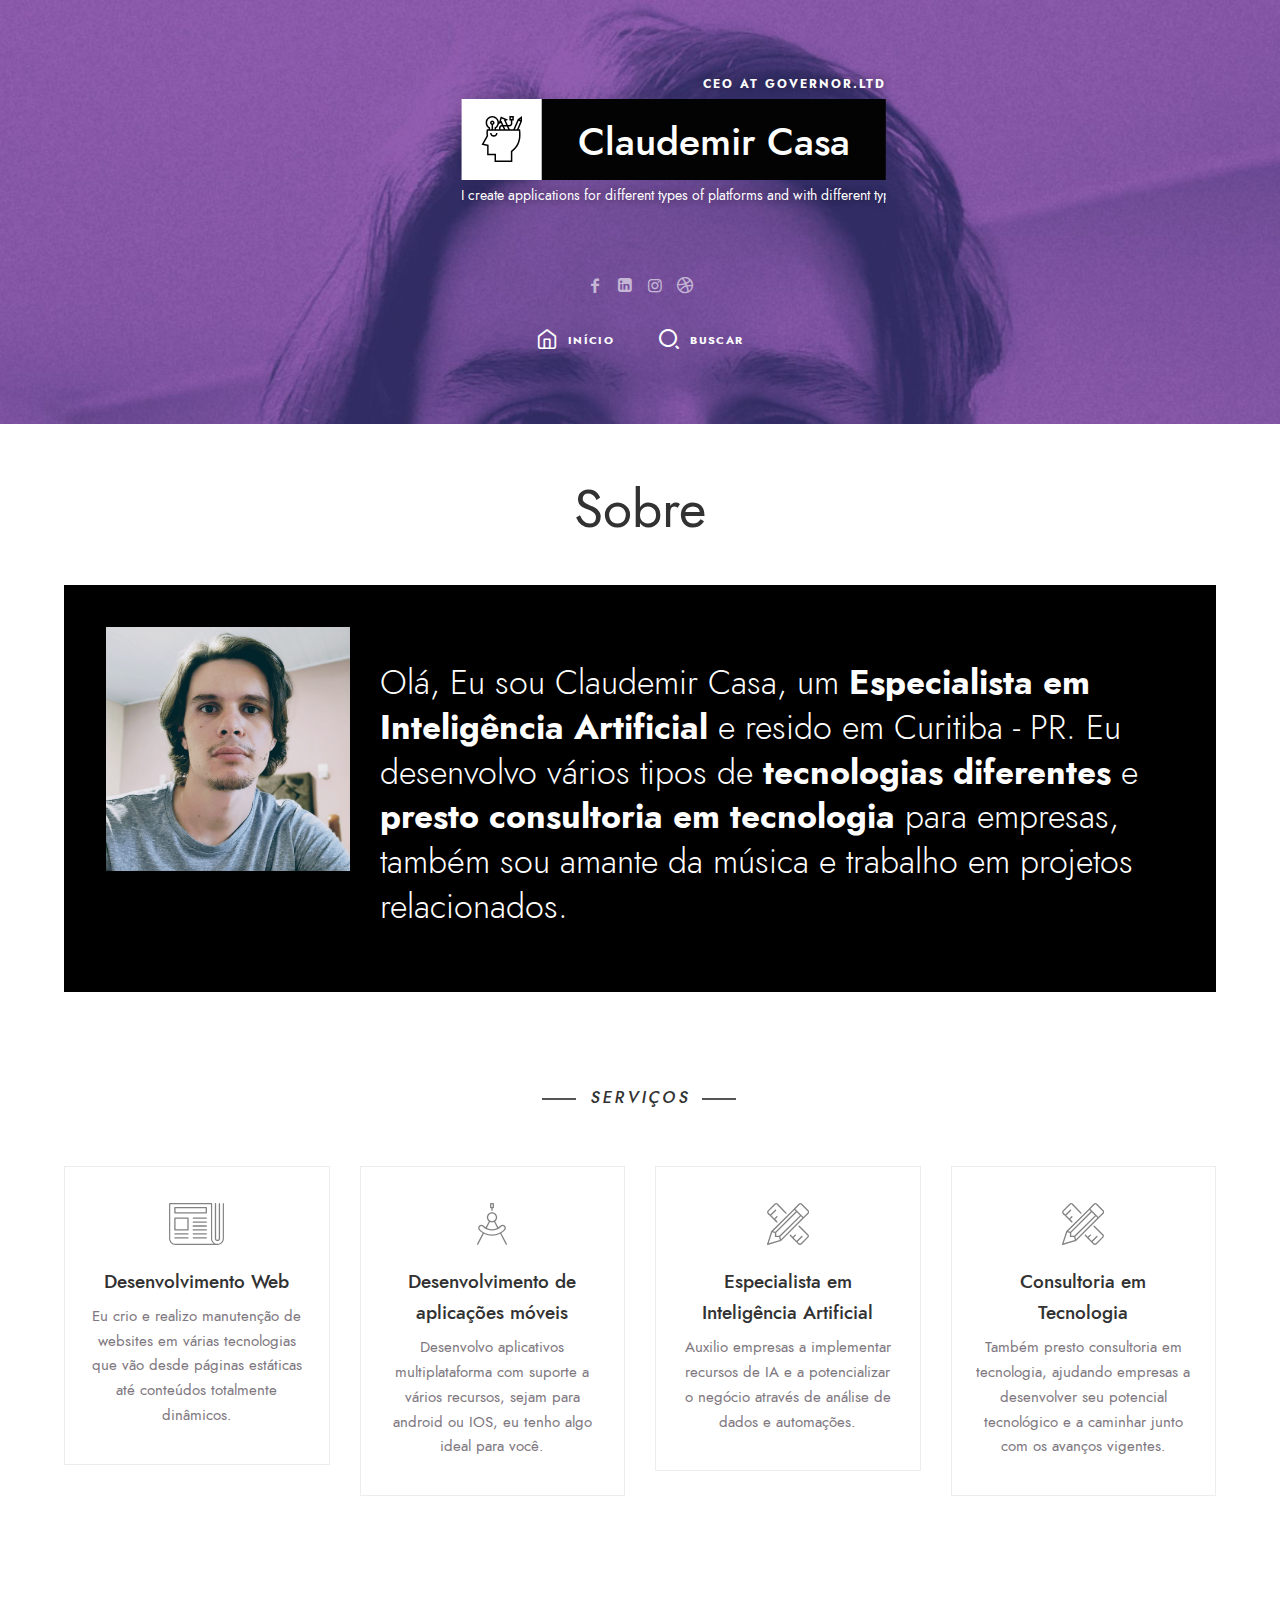
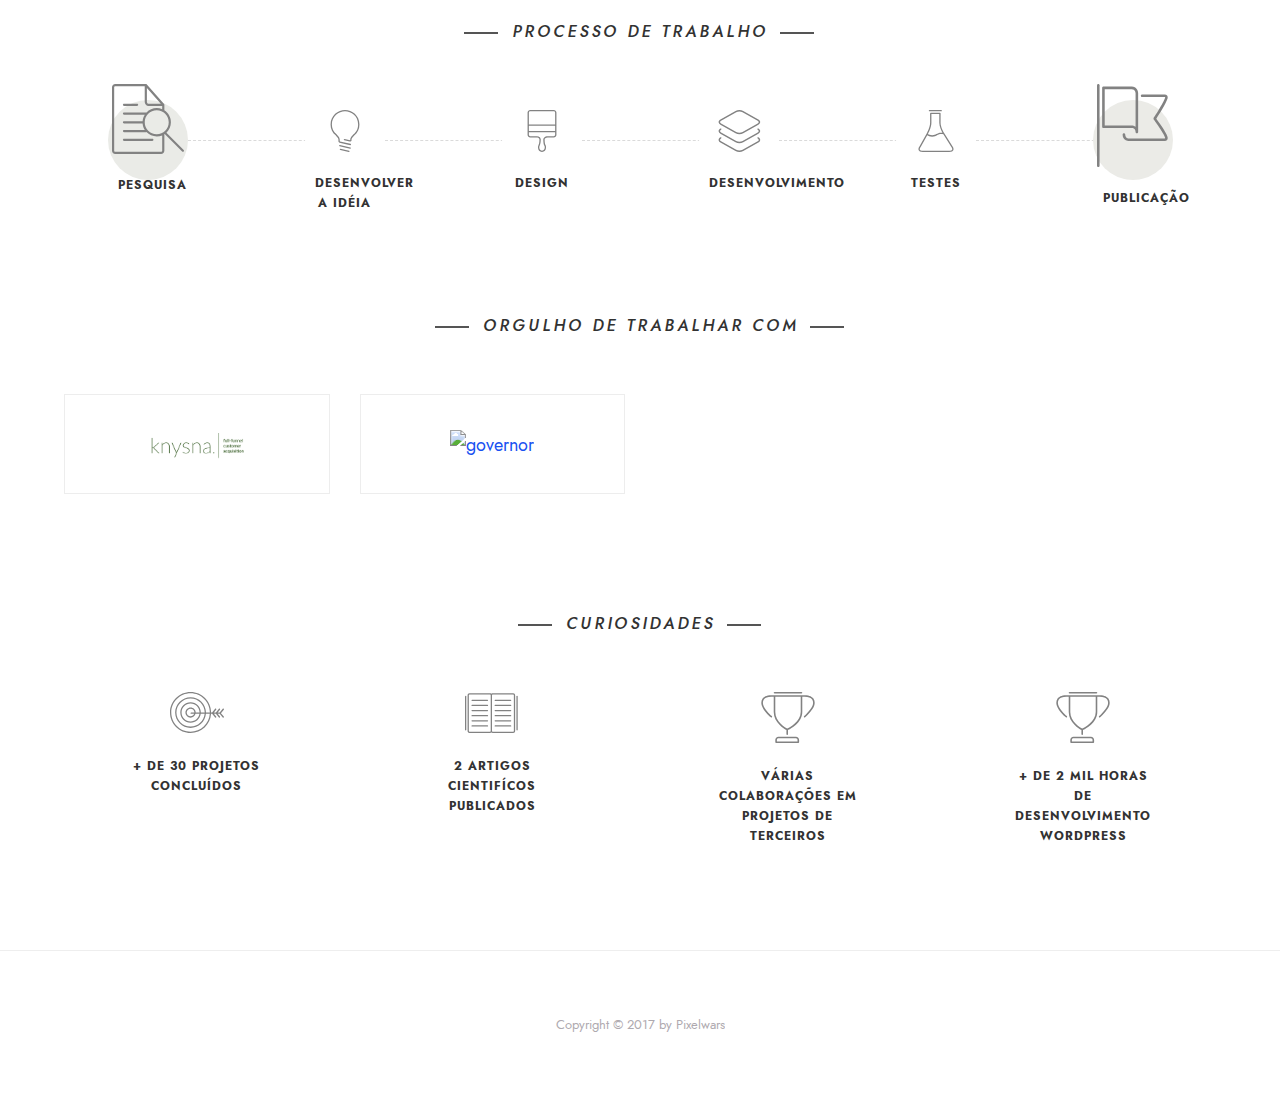
==== commit c447ea46: "Update about.html" ====
--- a/about.html
+++ b/about.html
@@ -1,27 +1,21 @@
 <!DOCTYPE html>
 <html lang="en" class="no-js classic-page-layout " data-audio-tick="audio/tick.mp3" data-click-ripple-animation="yes">
-<head>
-
+  <head>
     <meta charset="utf-8" />
     <meta name="viewport" content="width=device-width, initial-scale=1">
     <meta name="description" content="Claudemir Casa">
     <meta name="keywords" content="claudemir casa, portfolio, cv">
     <meta name="author" content="Claudemir Casa">
     <meta name="theme-color" content="#1755cf" />
-
     <title>Sobre</title>
-
     <!-- FAV and TOUCH ICONS -->
     <link rel="apple-touch-icon" sizes="180x180" href="/apple-touch-icon.png">
     <link rel="icon" type="image/png" sizes="32x32" href="/favicon-32x32.png">
     <link rel="icon" type="image/png" sizes="16x16" href="/favicon-16x16.png">
     <link rel="manifest" href="/site.webmanifest">
-
     <!-- FONTS -->
     <link rel="stylesheet" href="css/fonts/jost/jost.css">
     <link href="https://fonts.googleapis.com/css?family=Anton" rel="stylesheet">
-
-
     <!-- STYLES -->
     <link rel="stylesheet" type="text/css" href="css/normalize.css">
     <link rel="stylesheet" type="text/css" href="css/bootstrap.css">
@@ -30,631 +24,358 @@
     <link rel="stylesheet" type="text/css" href="css/fonts/fontello/css/fontello.css">
     <link rel="stylesheet" type="text/css" href="css/main.css">
     <link rel="stylesheet" type="text/css" href="css/768.css">
-
-
     <!-- INITIAL SCRIPTS -->
-<script src="js/jquery.js"></script>
-</head>
-
-
-
-<body>
-
-
-
-
-
-
-
-
-
-
-
-
+    <script src="js/jquery.js"></script>
+  </head>
+  <body>
     <!-- PAGE -->
-<div id="page" class="hfeed site">
-
-        <!-- .site-main -->
-        <main id="main" class="site-main cd-main">
-
-
-
-
-
-            <!-- HEADER -->
-            <header id="masthead" class="header" role="banner">
-
-                <!-- header-wrap -->
-                <div class="header-wrap layout-full">
-
-                    <img src="images/home/cover.jpg" alt="profile-image">
-
-                    <div class="home-heading">
-                        <div class="home-logo">
-
-                            <p class="home-job-title">CEO at Governor.ltd</p>
-
-                            <p class="home-marquee">
-                                I create applications for different types of platforms and with different types of technologies.
-                                I provide technology consultancy helping companies improve their technology sector.
-                            </p>
-
-                            <!--<i class="home-logo-left "><span>Web</span></i>-->
-                            <i class="home-logo-center">
-                                <span class="home-icon">
-                                    <img src="images/home/icon.svg" alt="icon" />
-                                </span>
-                                <span class="home-text-container">
-                                    <p class="home-text-container-placeholder">Claudemir Casa</p>
-                                </span>
-                                <span class="home-text">Claudemir Casa</span>
-                            </i>
-                            <!--<i class="home-logo-right"><span>Developer</span></i>-->
-                        </div>
+    <div id="page" class="hfeed site">
+      <!-- .site-main -->
+      <main id="main" class="site-main cd-main">
+        <!-- HEADER -->
+        <header id="masthead" class="header" role="banner">
+          <!-- header-wrap -->
+          <div class="header-wrap layout-full">
+            <img src="images/home/cover.jpg" alt="profile-image">
+            <div class="home-heading">
+              <div class="home-logo">
+                <p class="home-job-title">CEO at Governor.ltd</p>
+                <p class="home-marquee"> I create applications for different types of platforms and with different types of technologies. I provide technology consultancy helping companies improve their technology sector. </p>
+                <!--<i class="home-logo-left "><span>Web</span></i>-->
+                <i class="home-logo-center">
+                  <span class="home-icon">
+                    <img src="images/home/icon.svg" alt="icon" />
+                  </span>
+                  <span class="home-text-container">
+                    <p class="home-text-container-placeholder">Claudemir Casa</p>
+                  </span>
+                  <span class="home-text">Claudemir Casa</span>
+                </i>
+                <!--<i class="home-logo-right"><span>Developer</span></i>-->
+              </div>
+            </div>
+            <!-- HOME BG LOGO -->
+            <div class="home-bg-logo">
+              <img src="images/home/icon-bg2.svg" alt="icon" />
+            </div>
+            <!-- HOME BG LOGO -->
+            <!-- header-social -->
+            <div class="header-bottom">
+              <a class="social-link facebook" href="https://www.facebook.com/casaclaudemir" target="_blank"></a>
+              <a class="social-link linkedin" href="https://www.linkedin.com/in/claudemircasa/" target="_blank"></a>
+              <a class="social-link instagram" href="https://www.instagram.com/claudemircasa/" target="_blank"></a>
+              <a class="social-link dribbble" href="http://lattes.cnpq.br/6243941460016819" target="_blank"></a>
+            </div>
+            <!-- header-social -->
+            <!-- NAV MENU -->
+            <nav id="primary-navigation" class="site-navigation primary-navigation" role="navigation">
+              <div class="nav-menu menu-with-icons">
+                <ul>
+                  <li>
+                    <a class="home" href="index.html">Início</a>
+                  </li>
+                  <li>
+                    <a class="search-toggle">Buscar</a>
+                  </li>
+                </ul>
+              </div>
+            </nav>
+            <!-- NAV MENU -->
+            <!-- SEARCH -->
+            <div class="header-search">
+              <form role="search" method="get" class="search-form" action="#">
+                <label>
+                  <span class="screen-reader-text">Buscar por:</span>
+                  <input type="search" class="search-field" placeholder="Enter Keyword" value="" name="s">
+                </label>
+                <input type="submit" class="search-submit" value="Search">
+              </form>
+            </div>
+            <!-- SEARCH -->
+          </div>
+          <!-- header-wrap -->
+        </header>
+        <!-- HEADER -->
+        <!-- site-middle -->
+        <div class="site-middle">
+          <div class="layout-medium">
+            <div id="primary" class="content-area">
+              <!-- site-content -->
+              <div id="content" class="site-content" role="main">
+                <!-- .page-single -->
+                <div class="page-single page-layout">
+                  <!-- .hentry -->
+                  <article class="page hentry">
+                    <!-- .entry-header -->
+                    <header class="entry-header">
+                      <h1 class="entry-title">Sobre</h1>
+                    </header>
+                    <!-- .entry-header -->
+                    <!-- .entry-content -->
+                    <div class="entry-content">
+                      <div class="boxed is-dark">
+                        <div class="row">
+                          <div class="col-sm-3">
+                            <img src="images/site/about.jpg" alt="about image">
+                          </div>
+                          <div class="col-sm-9">
+                            <h2 class="fw-300">Olá, Eu sou Claudemir Casa, um <strong>Especialista em Inteligência Artificial</strong> e resido em Curitiba - PR. Eu desenvolvo vários tipos de <strong>tecnologias diferentes</strong> e <strong>presto consultoria em tecnologia</strong> para empresas, também sou amante da música e trabalho em projetos relacionados. </h2>
+                          </div>
+                        </div>
+                      </div>
+                      <!-- SERVICES -->
+                      <!-- section-title -->
+                      <div class="section-title center">
+                        <h2>
+                          <i>serviços</i>
+                        </h2>
+                      </div>
+                      <!-- section-title -->
+                      <!-- row -->
+                      <div class="row">
+                        <!-- col -->
+                        <div class="col-sm-6 col-lg-3">
+                          <!-- service -->
+                          <div class="service">
+                            <img src="images/site/service-01.svg" alt="image" />
+                            <h3>Desenvolvimento Web</h3>
+                            <p>Eu crio e realizo manutenção de websites em várias tecnologias que vão desde páginas estáticas até conteúdos totalmente dinâmicos.</p>
+                          </div>
+                          <!-- service -->
+                        </div>
+                        <!-- col -->
+                        <!-- col -->
+                        <div class="col-sm-6 col-lg-3">
+                          <!-- service -->
+                          <div class="service">
+                            <img src="images/site/service-02.svg" alt="image" />
+                            <h3>Desenvolvimento de aplicações móveis</h3>
+                            <p>Desenvolvo aplicativos multiplataforma com suporte a vários recursos, sejam para android ou IOS, eu tenho algo ideal para você.</p>
+                          </div>
+                          <!-- service -->
+                        </div>
+                        <!-- col -->
+                        <!-- col -->
+                        <div class="col-sm-6 col-lg-3">
+                          <!-- service -->
+                          <div class="service">
+                            <img src="images/site/service-04.svg" alt="image" />
+                            <h3>Especialista em Inteligência Artificial</h3>
+                            <p>Auxilio empresas a implementar recursos de IA e a potencializar o negócio através de análise de dados e automações.</p>
+                          </div>
+                          <!-- service -->
+                        </div>
+                        <!-- col -->
+                        <!-- col -->
+                        <div class="col-sm-6 col-lg-3">
+                          <!-- service -->
+                          <div class="service">
+                            <img src="images/site/service-04.svg" alt="image" />
+                            <h3>Consultoria em Tecnologia</h3>
+                            <p>Também presto consultoria em tecnologia, ajudando empresas a desenvolver seu potencial tecnológico e a caminhar junto com os avanços vigentes.</p>
+                          </div>
+                          <!-- service -->
+                        </div>
+                        <!-- col -->
+                      </div>
+                      <!-- row -->
+                      <!-- SERVICES -->
+                      <!-- PROCESS -->
+                      <!-- section-title -->
+                      <div class="section-title center">
+                        <h2>
+                          <i>processo de trabalho</i>
+                        </h2>
+                      </div>
+                      <!-- section-title -->
+                      <!-- row -->
+                      <div class="row">
+                        <!-- col -->
+                        <div class="col-xs-4 col-sm-2">
+                          <!-- process -->
+                          <div class="process">
+                            <img src="images/site/process-01.svg" alt="image" />
+                            <h4>Pesquisa</h4>
+                          </div>
+                          <!-- process -->
+                        </div>
+                        <!-- col -->
+                        <!-- col -->
+                        <div class="col-xs-4 col-sm-2">
+                          <!-- process -->
+                          <div class="process">
+                            <img src="images/site/process-02.svg" alt="image" />
+                            <h4>Desenvolver a idéia</h4>
+                          </div>
+                          <!-- process -->
+                        </div>
+                        <!-- col -->
+                        <!-- col -->
+                        <div class="col-xs-4 col-sm-2">
+                          <!-- process -->
+                          <div class="process">
+                            <img src="images/site/process-03.svg" alt="image" />
+                            <h4>Design</h4>
+                          </div>
+                          <!-- process -->
+                        </div>
+                        <!-- col -->
+                        <!-- col -->
+                        <div class="col-xs-4 col-sm-2">
+                          <!-- process -->
+                          <div class="process">
+                            <img src="images/site/process-04.svg" alt="image" />
+                            <h4>Desenvolvimento</h4>
+                          </div>
+                          <!-- process -->
+                        </div>
+                        <!-- col -->
+                        <!-- col -->
+                        <div class="col-xs-4 col-sm-2">
+                          <!-- process -->
+                          <div class="process">
+                            <img src="images/site/process-05.svg" alt="image" />
+                            <h4>Testes</h4>
+                          </div>
+                          <!-- process -->
+                        </div>
+                        <!-- col -->
+                        <!-- col -->
+                        <div class="col-xs-4 col-sm-2">
+                          <!-- process -->
+                          <div class="process">
+                            <img src="images/site/process-06.svg" alt="image" />
+                            <h4>Publicação</h4>
+                          </div>
+                          <!-- process -->
+                        </div>
+                        <!-- col -->
+                      </div>
+                      <!-- row -->
+                      <!-- PROCESS -->
+                      <!-- CLIENTS -->
+                      <!-- section-title -->
+                      <div class="section-title center">
+                        <h2>
+                          <i>Orgulho de trabalhar com</i>
+                        </h2>
+                      </div>
+                      <!-- section-title -->
+                      <!-- row -->
+                      <div class="row">
+                        <!-- col -->
+                        <div class="col-xs-6 col-sm-3">
+                          <!-- client -->
+                          <div class="client">
+                            <a href="https://knysna.net.br/" target="_blank">
+                              <img src="images/site/client-01.png" alt="knysna">
+                            </a>
+                          </div>
+                          <!-- client -->
+                        </div>
+                        <!-- col -->
+                        <!-- col -->
+                        <div class="col-xs-6 col-sm-3">
+                          <!-- client -->
+                          <div class="client">
+                            <a href="https://governor.ltd/" target="_blank">
+                              <img src="images/site/client-governor.png" alt="governor">
+                            </a>
+                          </div>
+                          <!-- client -->
+                        </div>
+                        <!-- col -->
+                      </div>
+                      <!-- row -->
+                      <!-- CLIENTS -->
+                      <!-- FUN FACT -->
+                      <!-- section-title -->
+                      <div class="section-title center">
+                        <h2>
+                          <i>Curiosidades</i>
+                        </h2>
+                      </div>
+                      <!-- section-title -->
+                      <!-- row -->
+                      <div class="row">
+                        <!-- col -->
+                        <div class="col-xs-6 col-sm-3">
+                          <!-- fun-fact -->
+                          <div class="fun-fact">
+                            <img src="images/site/fun-01.svg" alt="fun fact">
+                            <h4>+ de 30 projetos concluídos</h4>
+                          </div>
+                          <!-- fun-fact -->
+                        </div>
+                        <!-- col -->
+                        <!-- col -->
+                        <div class="col-xs-6 col-sm-3">
+                          <!-- fun-fact -->
+                          <div class="fun-fact">
+                            <img src="images/site/fun-02.svg" alt="fun fact">
+                            <h4>2 artigos cientifícos publicados</h4>
+                          </div>
+                          <!-- fun-fact -->
+                        </div>
+                        <!-- col -->
+                        <!-- col -->
+                        <div class="col-xs-6 col-sm-3">
+                          <!-- fun-fact -->
+                          <div class="fun-fact">
+                            <img src="images/site/fun-04.svg" alt="fun fact">
+                            <h4>Várias colaborações em projetos de terceiros</h4>
+                          </div>
+                          <!-- fun-fact -->
+                        </div>
+                        <!-- col -->
+                        <!-- col -->
+                        <div class="col-xs-6 col-sm-3">
+                          <!-- fun-fact -->
+                          <div class="fun-fact">
+                            <img src="images/site/fun-04.svg" alt="fun fact">
+                            <h4>+ de 2 mil horas de desenvolvimento Wordpress</h4>
+                          </div>
+                          <!-- fun-fact -->
+                        </div>
+                        <!-- col -->
+                      </div>
+                      <!-- row -->
+                      <!-- FUN FACT -->
                     </div>
-
-
-
-                    <!-- HOME BG LOGO -->
-                    <div class="home-bg-logo">
-                        <img src="images/home/icon-bg2.svg" alt="icon" />
-                    </div>
-                    <!-- HOME BG LOGO -->
-
-
-                    <!-- header-social -->
-                    <div class="header-bottom">
-
-                        <a class="social-link facebook" href="https://www.facebook.com/casaclaudemir" target="_blank"></a>
-            <a class="social-link linkedin" href="https://www.linkedin.com/in/claudemircasa/" target="_blank"></a>
-            <a class="social-link instagram" href="https://www.instagram.com/claudemircasa/" target="_blank"></a>
-            <a class="social-link dribbble" href="http://lattes.cnpq.br/6243941460016819" target="_blank"></a>
-
-                    </div>
-                    <!-- header-social -->
-
-                    <!-- NAV MENU -->
-                    <nav id="primary-navigation" class="site-navigation primary-navigation" role="navigation">
-                        <div class="nav-menu menu-with-icons">
-                            <ul>
-<li><a class="home" href="index.html">Início</a></li>
-                              <li><a class="search-toggle">Buscar</a></li>
-
-                            </ul>
-                        </div>
-                    </nav>
-                    <!-- NAV MENU -->
-
-
-
-                    <!-- SEARCH -->
-                    <div class="header-search">
-                        <form role="search" method="get" class="search-form" action="#">
-                            <label>
-                                <span class="screen-reader-text">Buscar por:</span>
-                                <input type="search" class="search-field" placeholder="Enter Keyword" value="" name="s">
-                            </label>
-                            <input type="submit" class="search-submit" value="Search">
-                        </form>
-                    </div>
-                    <!-- SEARCH -->
-
-
+                    <!-- .entry-content -->
+                  </article>
+                  <!-- .hentry -->
                 </div>
-                <!-- header-wrap -->
-
-            </header>
-            <!-- HEADER -->
-
-
-
-
-
-
-            <!-- site-middle -->
-            <div class="site-middle">
-
-
-
-
-
-
-
-
-                <div class="layout-medium">
-                    <div id="primary" class="content-area">
-
-
-
-
-
-
-
-
-
-
-
-                        <!-- site-content -->
-                        <div id="content" class="site-content" role="main"> <!-- .page-single -->
-                          <div class="page-single page-layout">
-
-
-                              <!-- .hentry -->
-                              <article class="page hentry">
-
-                                  <!-- .entry-header -->
-                                  <header class="entry-header">
-                                      <h1 class="entry-title">Sobre</h1>
-                                  </header>
-                                  <!-- .entry-header -->
-
-
-                                  <!-- .entry-content -->
-                                  <div class="entry-content">
-
-                                      <div class="boxed is-dark">
-                                          <div class="row">
-
-                                              <div class="col-sm-3">
-                                                  <img src="images/site/about.jpg" alt="about image">
-                                              </div>
-
-                                              <div class="col-sm-9">
-
-                                                  <h2 class="fw-300">Olá, Eu sou Claudemir Casa, um <strong>Especialista em Inteligência Artificial</strong> e resido em Curitiba - PR.
-                                                        Eu desenvolvo vários tipos de <strong>tecnologias diferentes</strong> e
-                                                      <strong>presto consultoria em tecnologia</strong> para empresas, também sou amante da música e trabalho em projetos relacionados.
-                                                  </h2>
-
-                                              </div>
-
-                                          </div>
-                                      </div>
-
-
-                                      <!-- SERVICES -->
-
-                                      <!-- section-title -->
-                                      <div class="section-title center">
-                                          <h2>
-                                              <i>serviços</i>
-                                          </h2>
-                                      </div>
-                                      <!-- section-title -->
-
-                                      <!-- row -->
-                                      <div class="row">
-
-                                          <!-- col -->
-                                          <div class="col-sm-6 col-lg-3">
-
-                                              <!-- service -->
-                                              <div class="service">
-                                                  <img src="images/site/service-01.svg" alt="image" />
-                                                  <h3>Desenvolvimento Web</h3>
-                                                  <p>Eu crio e realizo manutenção de websites em várias tecnologias que vão desde páginas estáticas até conteúdos totalmente dinâmicos.</p>
-                                              </div>
-                                              <!-- service -->
-
-                                          </div>
-                                          <!-- col -->
-
-                                          <!-- col -->
-                                          <div class="col-sm-6 col-lg-3">
-
-                                              <!-- service -->
-                                              <div class="service">
-                                                  <img src="images/site/service-02.svg" alt="image" />
-                                                  <h3>Desenvolvimento de aplicações móveis</h3>
-                                                  <p>Desenvolvo aplicativos multiplataforma com suporte a vários recursos, sejam para android ou IOS, eu tenho algo ideal para você.</p>
-                                              </div>
-                                              <!-- service -->
-
-                                          </div>
-                                          <!-- col -->
-
-                                          <!-- col -->
-                                          <div class="col-sm-6 col-lg-3">
-
-                                              <!-- service -->
-                                              <div class="service">
-                                                  <img src="images/site/service-04.svg" alt="image" />
-                                                  <h3>Especialista em Inteligência Artificial</h3>
-                                                  <p>Auxilio empresas a implementar recursos de IA e a potencializar o negócio através de análise de dados e automações.</p>
-                                              </div>
-                                              <!-- service -->
-
-                                          </div>
-                                          <!-- col -->
-
-                                          <!-- col -->
-                                          <div class="col-sm-6 col-lg-3">
-
-                                              <!-- service -->
-                                              <div class="service">
-                                                  <img src="images/site/service-04.svg" alt="image" />
-                                                  <h3>Consultoria em Tecnologia</h3>
-                                                  <p>Também presto consultoria em tecnologia, ajudando empresas a desenvolver seu potencial tecnológico e a caminhar junto com os avanços vigentes.</p>
-                                              </div>
-                                              <!-- service -->
-
-                                          </div>
-                                          <!-- col -->
-
-                                      </div>
-                                      <!-- row -->
-                                      <!-- SERVICES -->
-
-
-
-
-
-                                      <!-- PROCESS -->
-
-                                      <!-- section-title -->
-                                      <div class="section-title center">
-                                          <h2>
-                                              <i>processo de trabalho</i>
-                                          </h2>
-                                      </div>
-                                      <!-- section-title -->
-
-
-                                      <!-- row -->
-                                      <div class="row">
-
-                                          <!-- col -->
-                                          <div class="col-xs-4 col-sm-2">
-
-                                              <!-- process -->
-                                              <div class="process">
-                                                  <img src="images/site/process-01.svg" alt="image" />
-                                                  <h4>Pesquisa</h4>
-                                              </div>
-                                              <!-- process -->
-
-                                          </div>
-                                          <!-- col -->
-
-                                          <!-- col -->
-                                          <div class="col-xs-4 col-sm-2">
-
-                                              <!-- process -->
-                                              <div class="process">
-                                                  <img src="images/site/process-02.svg" alt="image" />
-                                                  <h4>Desenvolver a idéia</h4>
-                                              </div>
-                                              <!-- process -->
-
-                                          </div>
-                                          <!-- col -->
-
-                                          <!-- col -->
-                                          <div class="col-xs-4 col-sm-2">
-
-                                              <!-- process -->
-                                              <div class="process">
-                                                  <img src="images/site/process-03.svg" alt="image" />
-                                                  <h4>Design</h4>
-                                              </div>
-                                              <!-- process -->
-
-                                          </div>
-
-                                          <!-- col -->
-
-                                          <!-- col -->
-                                          <div class="col-xs-4 col-sm-2">
-
-                                              <!-- process -->
-                                              <div class="process">
-                                                  <img src="images/site/process-04.svg" alt="image" />
-                                                  <h4>Desenvolvimento</h4>
-                                              </div>
-                                              <!-- process -->
-
-                                          </div>
-                                          <!-- col -->
-
-                                          <!-- col -->
-                                          <div class="col-xs-4 col-sm-2">
-
-                                              <!-- process -->
-                                              <div class="process">
-                                                  <img src="images/site/process-05.svg" alt="image" />
-                                                  <h4>Testes</h4>
-                                              </div>
-                                              <!-- process -->
-
-                                          </div>
-                                          <!-- col -->
-
-                                          <!-- col -->
-                                          <div class="col-xs-4 col-sm-2">
-
-                                              <!-- process -->
-                                              <div class="process">
-                                                  <img src="images/site/process-06.svg" alt="image" />
-                                                  <h4>Publicação</h4>
-                                              </div>
-                                              <!-- process -->
-
-                                          </div>
-                                          <!-- col -->
-
-                                      </div>
-                                      <!-- row -->
-                                      <!-- PROCESS -->
-
-
-
-
-
-                                      <!-- CLIENTS -->
-
-                                      <!-- section-title -->
-                                      <div class="section-title center">
-                                          <h2>
-                                              <i>Orgulho de trabalhar com</i>
-                                          </h2>
-                                      </div>
-                                      <!-- section-title -->
-
-                                      <!-- row -->
-                                      <div class="row">
-
-                                          <!-- col -->
-                                          <div class="col-xs-6 col-sm-3">
-
-                                              <!-- client -->
-                                              <div class="client">
-                                                  <a href="https://knysna.net.br/" target="_blank">
-                                                      <img src="images/site/client-01.png" alt="client">
-                                                  </a>
-                                              </div>
-                                              <!-- client -->
-
-                                          </div>
-                                          <!-- col -->
-
-                                          <!-- col -->
-                                          <div class="col-xs-6 col-sm-3">
-
-                                              <!-- client -->
-                                              <div class="client">
-                                                  <a href="https://unidombosco.edu.br/" target="_blank">
-                                                      <img src="images/site/client-02.png" alt="client">
-                                                  </a>
-                                              </div>
-                                              <!-- client -->
-
-                                          </div>
-                                          <!-- col -->
-
-                                          <!-- col -->
-                                          <div class="col-xs-6 col-sm-3">
-
-                                              <!-- client -->
-                                              <div class="client">
-                                                  <a href="https://epd.edu.br/" target="_blank">
-                                                      <img src="images/site/client-03.png" alt="client">
-                                                  </a>
-                                              </div>
-                                              <!-- client -->
-
-                                          </div>
-                                          <!-- col -->
-
-                                          <!-- col -->
-                                          <div class="col-xs-6 col-sm-3">
-
-                                              <!-- client -->
-                                              <div class="client">
-                                                  <a href="https://irisrg.com.br/" target="_blank">
-                                                      <img src="images/site/client-04.png" alt="client">
-                                                  </a>
-                                              </div>
-                                              <!-- client -->
-
-                                          </div>
-                                          <!-- col -->
-
-                                          <!-- col -->
-                                          <div class="col-xs-6 col-sm-3">
-
-                                              <!-- client -->
-                                              <div class="client">
-                                                  <a href="https://faculdadeioa.com.br/" target="_blank">
-                                                      <img src="images/site/client-05.png" alt="client">
-                                                  </a>
-                                              </div>
-                                              <!-- client -->
-
-                                          </div>
-                                          <!-- col -->
-
-                                          <!-- col -->
-                                          <div class="col-xs-6 col-sm-3">
-
-                                              <!-- client -->
-                                              <div class="client">
-                                                  <a href="https://lotusrg.com.br/" target="_blank">
-                                                      <img src="images/site/client-06.png" alt="client">
-                                                  </a>
-                                              </div>
-                                              <!-- client -->
-
-                                          </div>
-                                          <!-- col -->
-
-
-                                      </div>
-                                      <!-- row -->
-                                      <!-- CLIENTS -->
-
-
-
-                                      <!-- FUN FACT -->
-
-                                      <!-- section-title -->
-
-                                      <div class="section-title center">
-                                          <h2>
-                                              <i>Curiosidades</i>
-                                          </h2>
-                                      </div>
-                                      <!-- section-title -->
-
-                                      <!-- row -->
-                                      <div class="row">
-
-                                          <!-- col -->
-                                          <div class="col-xs-6 col-sm-3">
-
-                                              <!-- fun-fact -->
-                                              <div class="fun-fact">
-                                                  <img src="images/site/fun-01.svg" alt="fun fact">
-                                                  <h4>+ de 30 projetos concluídos</h4>
-                                              </div>
-                                              <!-- fun-fact -->
-
-                                          </div>
-                                          <!-- col -->
-
-                                          <!-- col -->
-                                          <div class="col-xs-6 col-sm-3">
-
-                                              <!-- fun-fact -->
-                                              <div class="fun-fact">
-                                                  <img src="images/site/fun-02.svg" alt="fun fact">
-                                                  <h4>2 artigos cientifícos publicados</h4>
-                                              </div>
-                                              <!-- fun-fact -->
-
-                                          </div>
-                                          <!-- col -->
-
-                                          <!-- col -->
-                                          <div class="col-xs-6 col-sm-3">
-
-                                              <!-- fun-fact -->
-                                              <div class="fun-fact">
-                                                  <img src="images/site/fun-04.svg" alt="fun fact">
-                                                  <h4>Várias colaborações em projetos de terceiros</h4>
-                                              </div>
-                                              <!-- fun-fact -->
-
-                                          </div>
-                                          <!-- col -->
-
-                                          <!-- col -->
-                                          <div class="col-xs-6 col-sm-3">
-
-                                              <!-- fun-fact -->
-                                              <div class="fun-fact">
-                                                  <img src="images/site/fun-04.svg" alt="fun fact">
-                                                  <h4>+ de 2 mil horas de desenvolvimento Wordpress</h4>
-                                              </div>
-                                              <!-- fun-fact -->
-
-                                          </div>
-                                          <!-- col -->
-
-                                      </div>
-                                      <!-- row -->
-                                      <!-- FUN FACT -->
-
-
-
-
-
-
-
-                                  </div>
-                                  <!-- .entry-content -->
-
-
-
-                              </article>
-                              <!-- .hentry -->
-
-                          </div>
-                          <!-- .page-single -->
-
-
-                        </div>
-                        <!-- site-content -->
-
-                    </div>
-                    <!-- primary -->
-
-
-
-
-
-                </div>
-                <!-- layout -->
-
-
-            </div>
-            <!-- site-middle -->
-
-
-
-
-
-
-
-
-
-
-
-
-
-
-
-
-
-
-
-            <!-- .site-footer -->
-            <footer id="colophon" class="site-footer" role="contentinfo">
-
-                <!-- .site-info -->
-                <div class="site-info">
-                    <div class="textwidget">
-                        <p><a href="http://pixelwars.org/">Copyright &copy; 2017 by Pixelwars</a></p>
-                    </div>
-                </div>
-                <!-- .site-info -->
-
-            </footer>
-            <!-- .site-footer -->
-
-
-
-
-        </main>
-        <!-- .site-main -->
-
-
-
-
-
-        <!-- ALERT : used for contact form mail delivery alert -->
-        <div class="site-alert animated"></div>
-
-
-
-
+                <!-- .page-single -->
+              </div>
+              <!-- site-content -->
+            </div>
+            <!-- primary -->
+          </div>
+          <!-- layout -->
+        </div>
+        <!-- site-middle -->
+        <!-- .site-footer -->
+        <footer id="colophon" class="site-footer" role="contentinfo">
+          <!-- .site-info -->
+          <div class="site-info">
+            <div class="textwidget">
+              <p>
+                <a href="http://pixelwars.org/">Copyright &copy; 2017 by Pixelwars</a>
+              </p>
+            </div>
+          </div>
+          <!-- .site-info -->
+        </footer>
+        <!-- .site-footer -->
+      </main>
+      <!-- .site-main -->
+      <!-- ALERT : used for contact form mail delivery alert -->
+      <div class="site-alert animated"></div>
     </div>
     <!-- PAGE -->
-
-    <a href="#" id="back-to-top" class="show">↑ <span>Scroll to top</span></a>
-
-
-
-
+    <a href="#" id="back-to-top" class="show">↑ <span>Scroll to top</span>
+    </a>
     <!-- SCRIPTS -->
     <script src="js/tween-max.js"></script>
     <script src="js/jquery-address.js"></script>
@@ -668,7 +389,5 @@
     <script src="js/resize-sensor.js"></script>
     <script src="js/jquery-sticky-sidebar.js"></script>
     <script src="js/main.js"></script>
-
-
-</body>
-</html>+  </body>
+</html>
